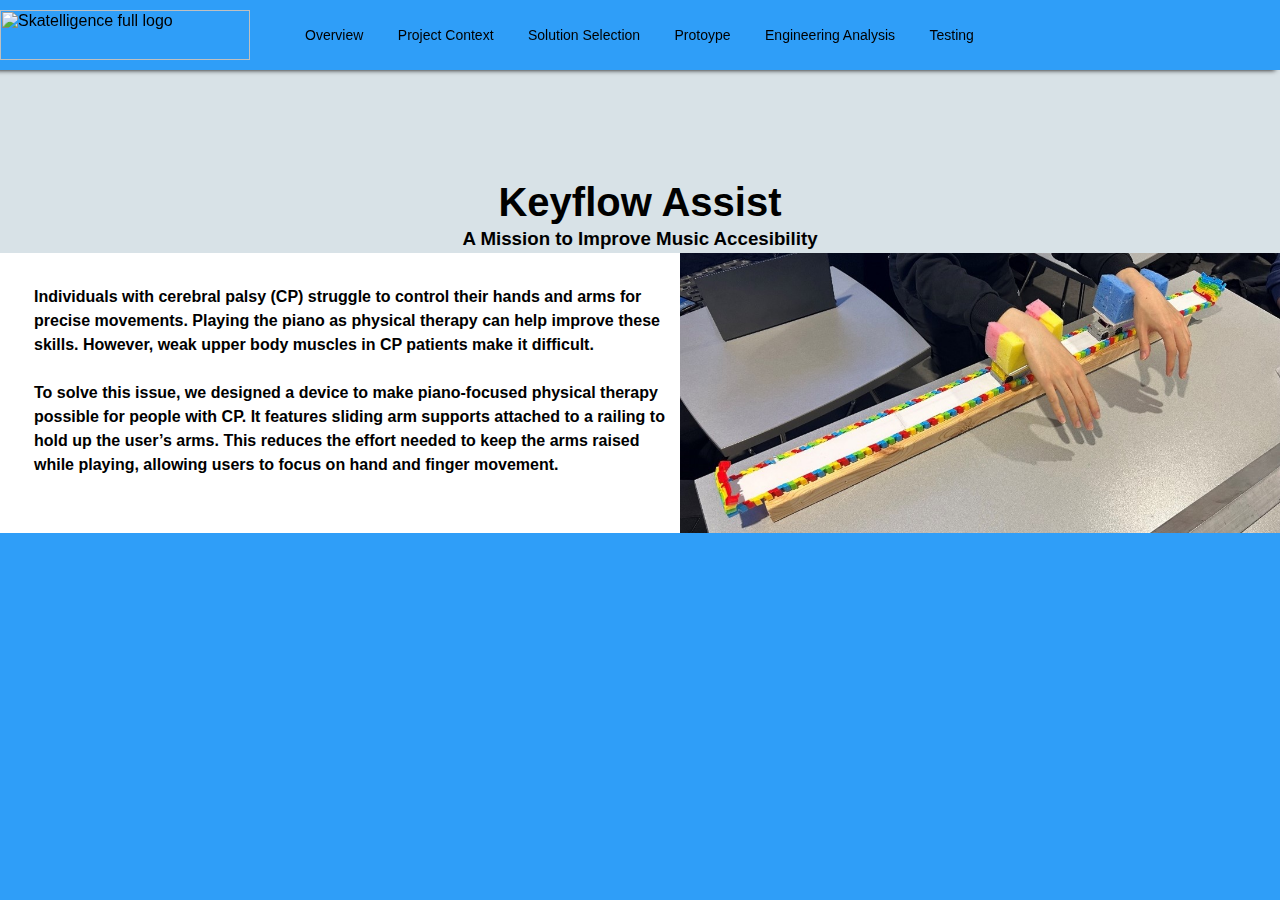
==== keyflow.html @ cc853ca8 "added keyflow things" ====
<html lang="en">
<head>
    <meta charset="utf-8">
    <meta name="viewport" content="width=device-width, initial-scale=1.0">
    <title>Angela Huang</title>
    <link rel="stylesheet" href="keyflowstyles.css" />
    <link rel="icon" href="/favicon.png" type="image/png">
</head>
<body>
    <div class="navigation" id="header">
        <div class ="sidebar">
            <ul class="nav" class = "headNav">
                <li onclick= hideSidebar()><a href="javascript:void(0);"><svg xmlns="http://www.w3.org/2000/svg" height="24px" viewBox="0 -960 960 960" width="24px" fill="#D9D9D9"><path d="m256-200-56-56 224-224-224-224 56-56 224 224 224-224 56 56-224 224 224 224-56 56-224-224-224 224Z"/></svg></a></li>
                <li><a href="#project-section">Overview</a></li>
                <li><a href="#experience-section">Project Context</a></li>
                <li><a href="#skills-section">Solution Selection</a></li>
                <li><a href="#about-section">Protoype</a></li>
                <li><a href="#contact-section">Engineering Analysis</a></li>
                <li><a href="#contact-section">Testing</a></li>
            </ul>
        </div>
            <a href="https://ayihuang.github.io/">
                <img id="skatelligenceLogoImg" src="Skatelligence logo black.png" alt="Skatelligence full logo" style="width: 250px; height: 50px" />
            </a>
            <ul class="nav">
                <div class="hideOnMobile">
                    <li><a href="#project-section">Overview</a></li>
                    <li><a href="#experience-section">Project Context</a></li>
                    <li><a href="#skills-section">Solution Selection</a></li>
                    <li><a href="#about-section">Protoype</a></li>
                    <li><a href="#contact-section">Engineering Analysis</a></li>
                    <li><a href="#contact-section">Testing</a></li>
                </div>
                <div class="menu-button">
                <li  onClick= showSidebar()><a href="javascript:void(0);"><svg xmlns="http://www.w3.org/2000/svg" height="24px" viewBox="0 -960 960 960" width="24px" fill="#00000"><path d="M120-240v-80h720v80H120Zm0-200v-80h720v80H120Zm0-200v-80h720v80H120Z"/></svg></a></li>
                </div>
            </ul>
        </div>
        <script>
            function showSidebar(){
                const sidebar = document.querySelector('.sidebar')
                sidebar.style.display = 'flex'
            }
            function hideSidebar(){
                 const sidebar = document.querySelector('.sidebar')
                sidebar.style.display = 'none'
            }
        </script>
        <!--<div class="title-image"></div>-->
        <div class="title">
            <h1>Keyflow Assist</h1>
            <h3>A Mission to Improve Music Accesibility</h3>
        </div>
        <div>
            <div class="summary">
                <div>
                <h4>Individuals with cerebral palsy (CP) struggle to control their hands and arms for precise movements. Playing the piano as physical therapy can help improve these skills. However, weak upper body muscles in CP patients make it difficult.
                    <br><br>
                    To solve this issue, we designed a device to make piano-focused physical therapy possible for people with CP. It features sliding arm supports attached to a railing to hold up the user’s arms. This reduces the effort needed to keep the arms raised while playing, allowing users to focus on hand and finger movement.  
                    <br><br>
                </h4>
            </div>
            <div>
                <img id="using-device" src="Device Picture.jpg" style="width:600px">
            </div>
        </div>
        </div>
</body>
---- keyflowstyles.css ----
.html{
    overflow-x: hidden;
    -webkit-overflow-scrolling: touch;
    box-sizing: border-box;
    scroll-behavior: smooth;
}

body {
    background: rgb(47, 158, 248);
    color: rgb(0, 0, 0);
    font-family: 'Courier New', monospace;
    letter-spacing: 0px;
    box-sizing: border-box;
    margin:0;
    padding:0;
    height: 100vh;
    overflow-x: hidden;
}
h1{
    font-size: 40px;
    margin: 0;
    text-align: center;
    font-family: Verdana, sans-serif;
    padding-top: 20vh;
}
h2{
    margin-top: 0;
    padding-top: 10px;
    font-size:35px;
    font-family: Verdana, sans-serif;
    text-align: center;
}
h3{
    text-align: center;
    font-family: Verdana, sans-serif;
    margin:0;
    z-index: 999;
    line-height: 1.5;
}
h4{
    font-family: Verdana, sans-serif;
    z-index: 9999;
    line-height: 1.5;
    margin: 0;
    padding-left: 5%;
}
a{
    text-decoration: none;
    color:black;
}
.nav li {
    display: inline-block;
    align-items: center;
    font-size: 14px;
    margin-left: 0px; /* Adjust spacing as needed */   
}
.sidebar li{
    margin-bottom: 60px;
}

.headNav a{
    color: white;
}
.headNav a:visited{
    color:rgb(0, 0, 0)
}
.nav a{
    padding: 24px 15px 24px 15px;
    height:100%;
}

.nav li :hover{
    background-color:rgb(40, 137, 216);
}

#header {
    width: 100%;
    margin: 0;
    padding: 10px 0; /* Optional padding for content inside header */
    box-sizing: border-box;
    background-color: rgb(47, 158, 248);
}
.navigation {
    display: flex;
    flex-wrap: wrap;
    align-items: center;
    padding: 0px;
    color: white;
    font-family: Verdana, sans-serif;
    justify-content: flex-start;
    box-shadow: -5px 0 5px rgba(0, 0, 0.1);
    position: fixed;
    z-index: 9999999;
}
.sidebar{
    position: fixed;
    top:0;
    right:0;
    height: 100vh;
    width: 250px;
    backdrop-filter: blur(10px);
    z-index: 11;
    background-color: rgb(47, 158, 248);
    box-shadow: -10px 0 10px rgb(35, 122, 194);
    display: none;
    flex-direction: column;
    align-items: flex-start;
    justify-content: flex-start;
}

.sidebar li{
    width:100%;
}

.sidebar a{
    width:100%;
}
.title-image{
    background-image: url('using\ device.jpg');
    display: flex;
    background-size: cover;
    background-position: center;
    background-attachment: fixed; /* Keeps the background image fixed */
    position: relative;
    height: 40vh;
;
}
.intro-text{
    display:block;
    text-align: center;
    background-color: #ffffff;
    margin-top: 0;
}
.title{
    background-color: #d8e2e7;
}
.summary{
    background-color: #ffffff;
    display: flex;
    justify-content: center;
    align-items: center;
}

@media (max-width: 1060px){
    .hideOnMobile{
        display: none;
    }
    .menu-button{
        display: block;
    }
    #using-device{
        max-width: 400px;
    }
}
@media(max-width: 800px)
{
    .summary{
        display: block;
        justify-content: center;
        align-items: center;
    }
    #using-device{
        max-width: 320px;
        display:block;
        margin: auto;
    }
}
@media (max-width: 400px){
    .sidebar{
        width: 100%;
    }
}

@media (min-width: 1061px){
    .menu-button{
        display: none;
    }
}

.menu-button{
    height: 100%;
    transform: translateY(-4px);
}
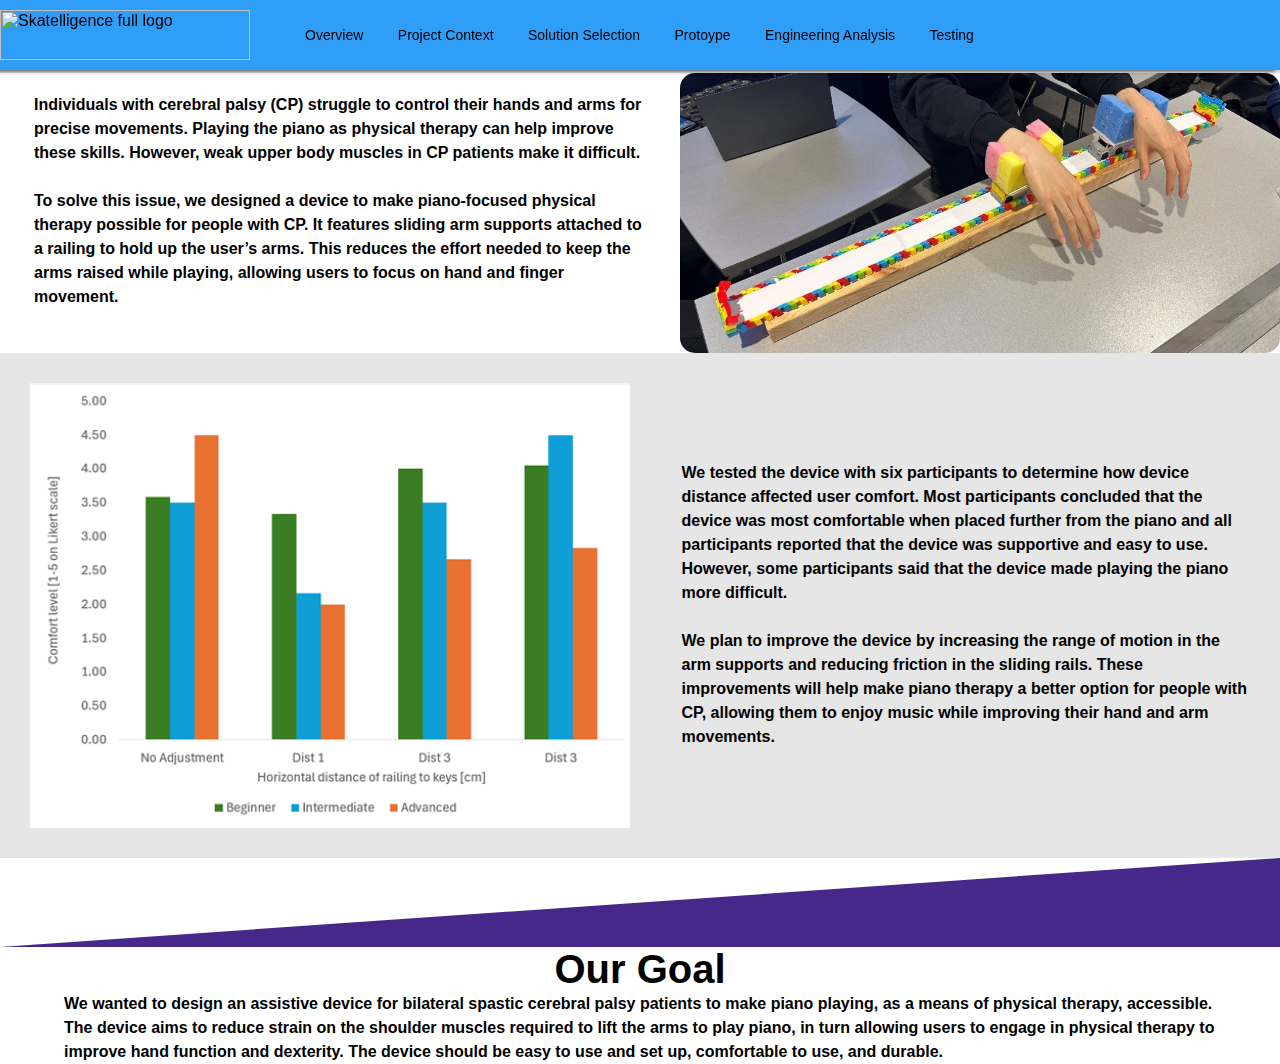
==== commit 70643ed4: "added more content to keyflow page" ====
--- a/keyflow.html
+++ b/keyflow.html
@@ -51,7 +51,7 @@
             <h1>Keyflow Assist</h1>
             <h3>A Mission to Improve Music Accesibility</h3>
         </div>
-        <div>
+        <div class="main-body">
             <div class="summary">
                 <div>
                 <h4>Individuals with cerebral palsy (CP) struggle to control their hands and arms for precise movements. Playing the piano as physical therapy can help improve these skills. However, weak upper body muscles in CP patients make it difficult.
@@ -64,5 +64,25 @@
                 <img id="using-device" src="Device Picture.jpg" style="width:600px">
             </div>
         </div>
+        <div class="summary2">         
+            <div>
+                <h4>We tested the device with six participants to determine how device distance affected user comfort. Most participants concluded that the device was most comfortable when placed further from the piano and all participants reported that the device was supportive and easy to use. However, some participants said that the device made playing the piano more difficult.
+                    <br><br>We plan to improve the device by increasing the range of motion in the arm supports and reducing friction in the sliding rails. These improvements will help make piano therapy a better option for people with CP, allowing them to enjoy music while improving their hand and arm movements.
+                </h4>
+            </div>
+            <div>
+                <img id = "testing-picture" src="testing results.png" style="width: 600px">
+            </div>
         </div>
+        <div class="top-triangle"></div>
+        <div class="goal">
+            <h1>Our Goal</h1>
+            <h4>
+                We wanted to design an assistive device for bilateral spastic cerebral palsy patients to make piano playing, as a means of physical
+therapy, accessible. The device aims to reduce strain on the shoulder muscles required to lift the arms to play piano, in
+turn allowing users to engage in physical therapy to improve hand function and dexterity. The device should be easy to
+use and set up, comfortable to use, and durable.
+            </h4>
+        </div>
+    </div>
 </body>--- a/keyflowstyles.css
+++ b/keyflowstyles.css
@@ -21,7 +21,6 @@
     margin: 0;
     text-align: center;
     font-family: Verdana, sans-serif;
-    padding-top: 20vh;
 }
 h2{
     margin-top: 0;
@@ -43,6 +42,7 @@
     line-height: 1.5;
     margin: 0;
     padding-left: 5%;
+    padding-right: 5%;
 }
 a{
     text-decoration: none;
@@ -115,6 +115,9 @@
 .sidebar a{
     width:100%;
 }
+.main-body{
+    background-color: white;
+}
 .title-image{
     background-image: url('using\ device.jpg');
     display: flex;
@@ -128,19 +131,53 @@
 .intro-text{
     display:block;
     text-align: center;
-    background-color: #ffffff;
     margin-top: 0;
 }
 .title{
     background-color: #d8e2e7;
 }
 .summary{
-    background-color: #ffffff;
     display: flex;
     justify-content: center;
     align-items: center;
 }
-
+#using-device{
+    border-radius: 15px;;
+}
+.summary2{
+    display: flex;
+    flex-direction: row-reverse;
+    justify-content: center;
+    align-items: center;
+    background-color: #e6e6e6;
+    padding-top: 30px;
+    padding-bottom: 30px;
+    gap: 50px;
+}
+#testing-picture{
+    padding-left: 5%;
+}
+.future{
+    border: 2px solid #ccc;
+    border-radius: 20px;
+    margin-left:5%;
+    margin-right: 5%;
+    padding-top: 20px;
+    padding-bottom: 20px;
+    text-align: center;
+}
+.top-triangle{
+    width:0;
+    height: 0;
+    border-left: 100vw solid transparent;
+    border-bottom: 7vw solid #45288a;
+}
+.bottom-triangle{
+    width:0;
+    height: 0;
+    border-right: 100vw solid transparent;
+    border-top: 7vw solid #45288a;
+}
 @media (max-width: 1060px){
     .hideOnMobile{
         display: none;
@@ -149,6 +186,9 @@
         display: block;
     }
     #using-device{
+        max-width: 400px;
+    }
+    #testing-picture{
         max-width: 400px;
     }
 }
@@ -159,11 +199,21 @@
         justify-content: center;
         align-items: center;
     }
+    .summary2{
+        display: block;
+        justify-content: center;
+        align-items: center;
+    }
     #using-device{
         max-width: 320px;
         display:block;
         margin: auto;
     }
+    #testing-picture{
+        max-width: 320px;
+        display:block;
+        margin: auto;
+    }
 }
 @media (max-width: 400px){
     .sidebar{
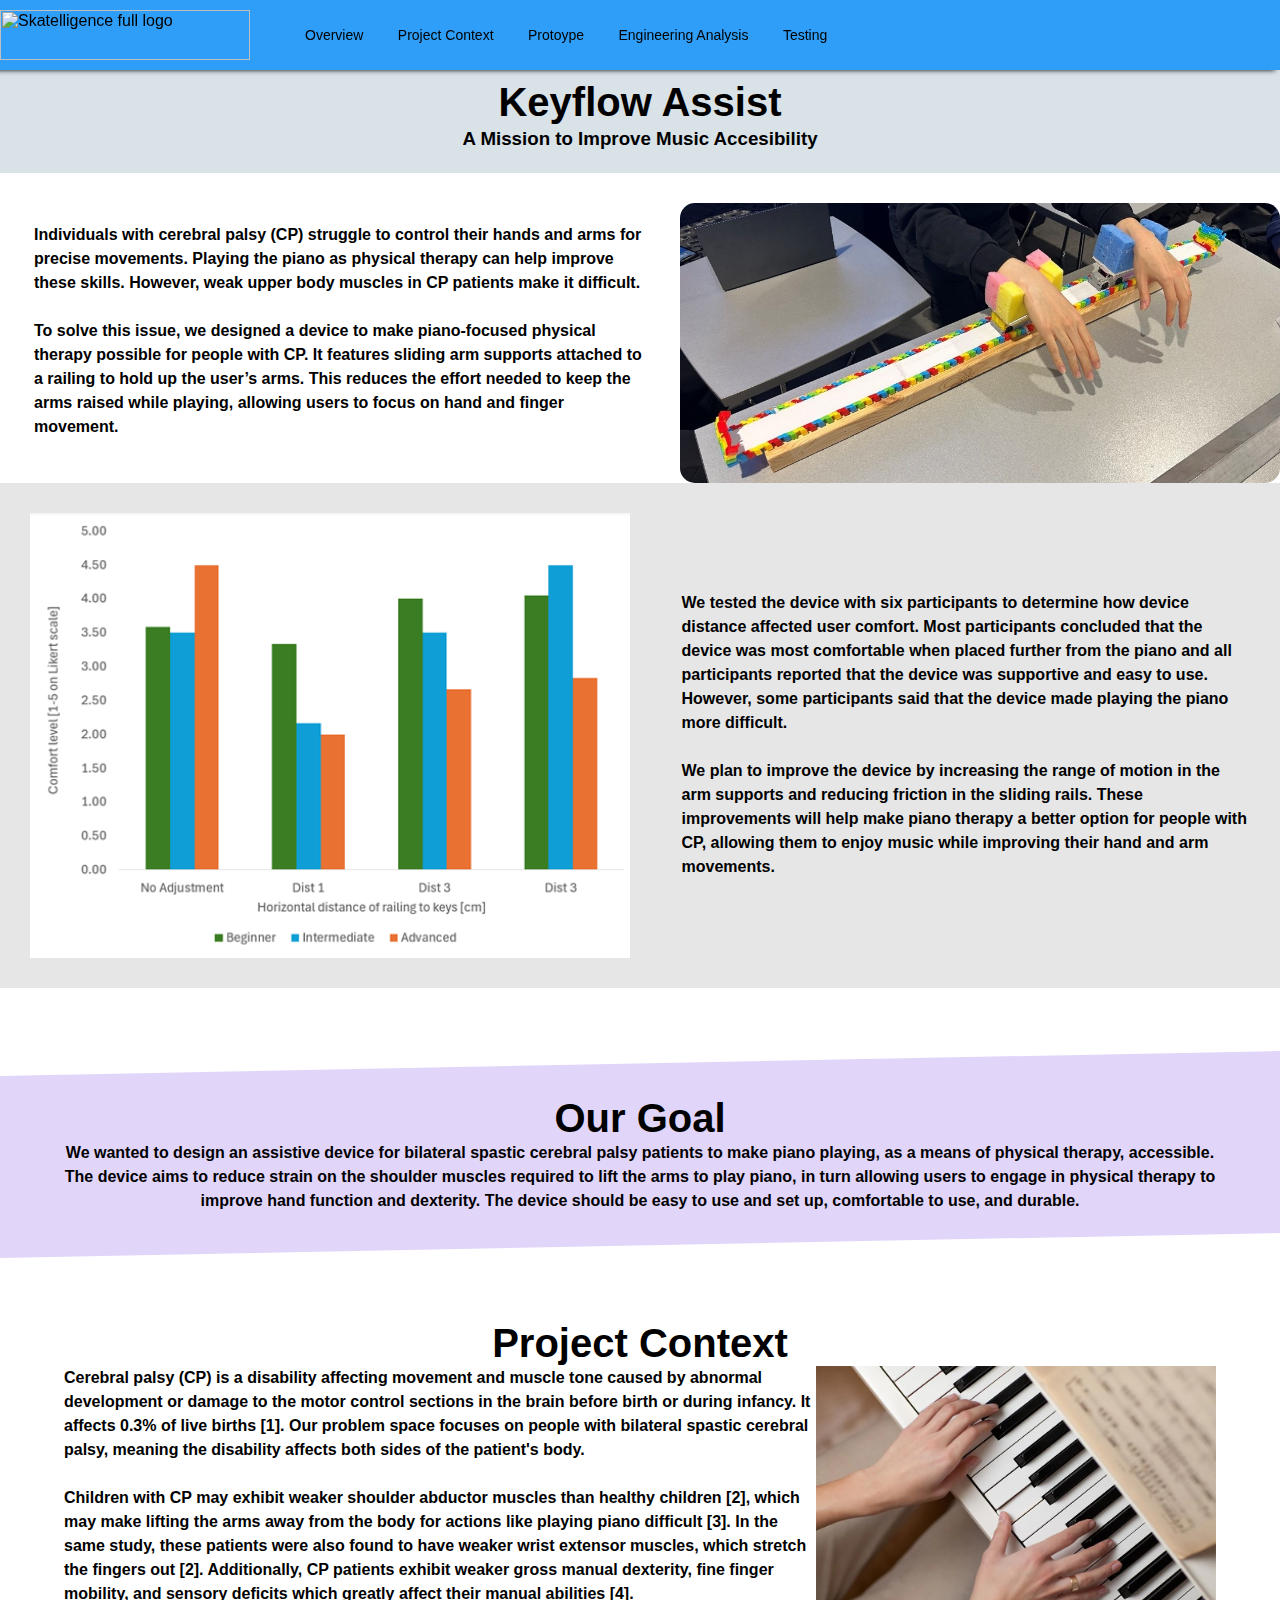
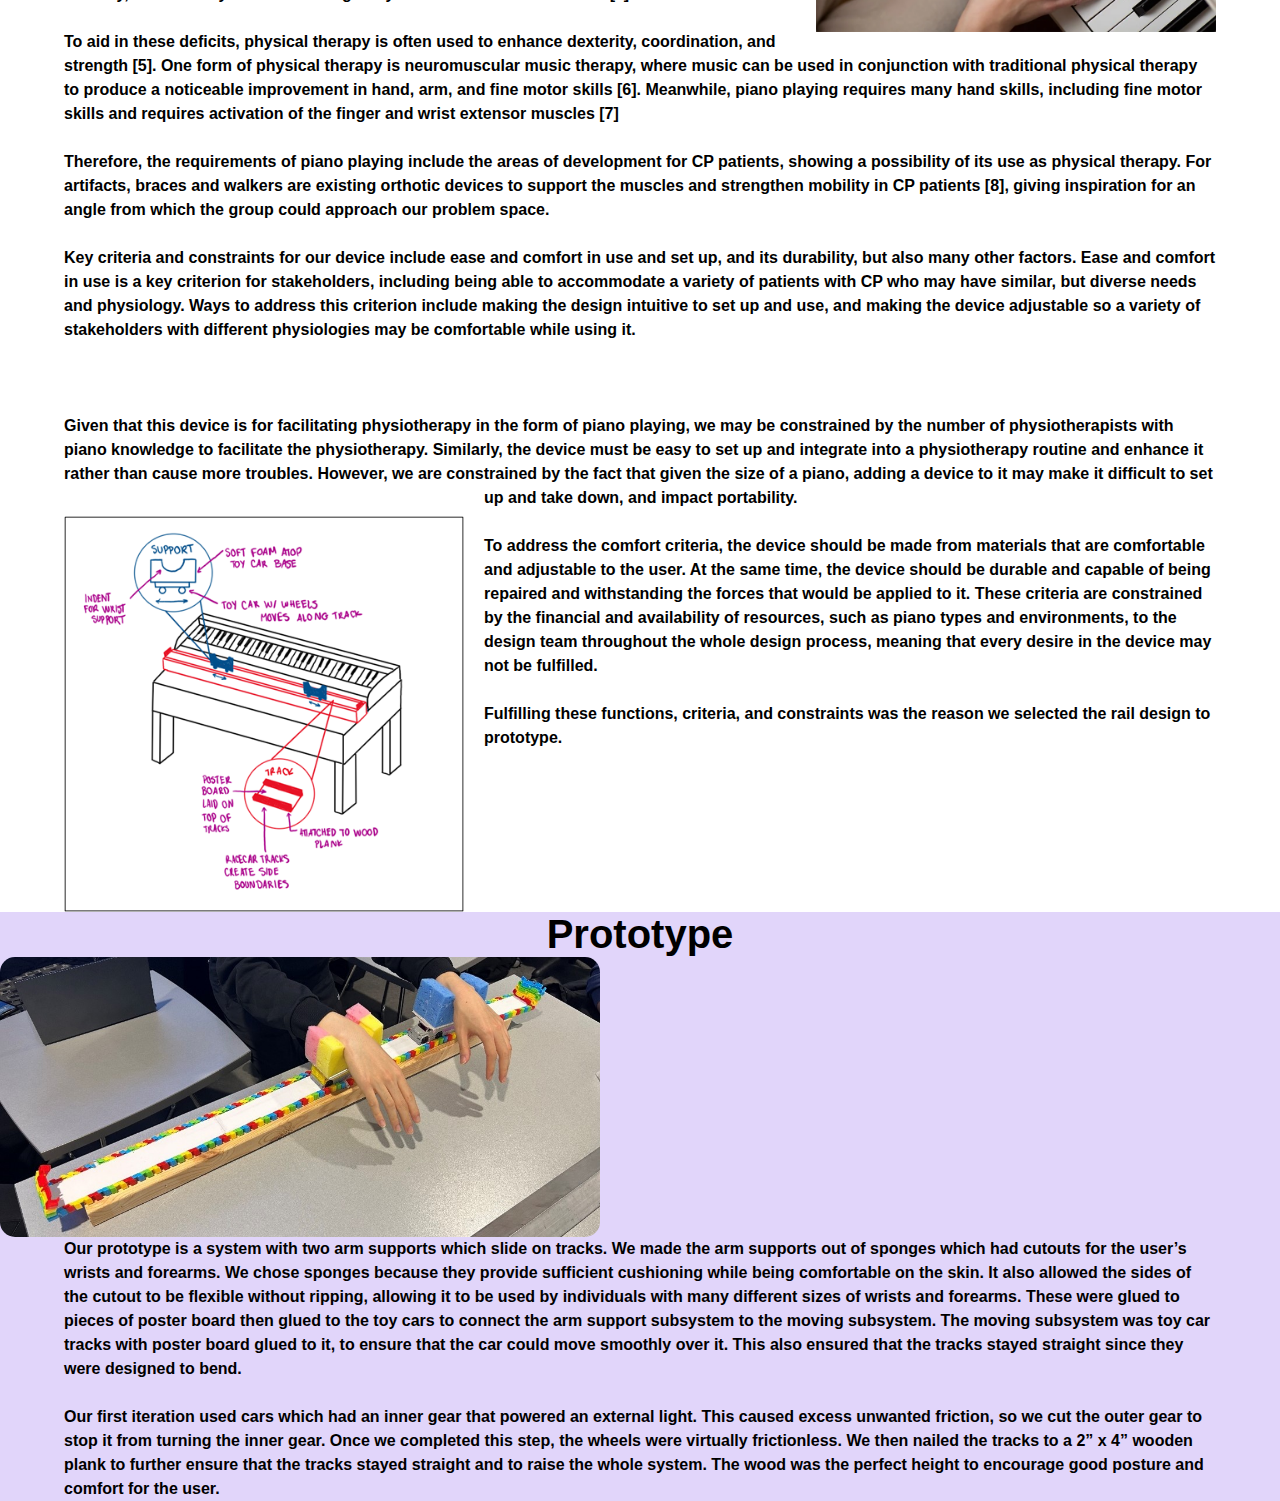
==== commit b93614dd: "added prototype section" ====
--- a/keyflow.html
+++ b/keyflow.html
@@ -13,7 +13,6 @@
                 <li onclick= hideSidebar()><a href="javascript:void(0);"><svg xmlns="http://www.w3.org/2000/svg" height="24px" viewBox="0 -960 960 960" width="24px" fill="#D9D9D9"><path d="m256-200-56-56 224-224-224-224 56-56 224 224 224-224 56 56-224 224 224 224-56 56-224-224-224 224Z"/></svg></a></li>
                 <li><a href="#project-section">Overview</a></li>
                 <li><a href="#experience-section">Project Context</a></li>
-                <li><a href="#skills-section">Solution Selection</a></li>
                 <li><a href="#about-section">Protoype</a></li>
                 <li><a href="#contact-section">Engineering Analysis</a></li>
                 <li><a href="#contact-section">Testing</a></li>
@@ -26,7 +25,6 @@
                 <div class="hideOnMobile">
                     <li><a href="#project-section">Overview</a></li>
                     <li><a href="#experience-section">Project Context</a></li>
-                    <li><a href="#skills-section">Solution Selection</a></li>
                     <li><a href="#about-section">Protoype</a></li>
                     <li><a href="#contact-section">Engineering Analysis</a></li>
                     <li><a href="#contact-section">Testing</a></li>
@@ -74,6 +72,7 @@
                 <img id = "testing-picture" src="testing results.png" style="width: 600px">
             </div>
         </div>
+        <div class="padder"></div>
         <div class="top-triangle"></div>
         <div class="goal">
             <h1>Our Goal</h1>
@@ -84,5 +83,34 @@
 use and set up, comfortable to use, and durable.
             </h4>
         </div>
+        <div class="bottom-triangle"></div>
+        <div class="padder"></div>
+        <h1>Project Context</h1>
+        <div class="project-context">
+         <div>  
+            <h4><img id="piano-picture" src="piano image.webp" style="width: 400px;"/>Cerebral palsy (CP) is a disability affecting movement and muscle tone caused by abnormal development or damage to the motor control sections in the brain before birth or during infancy. It affects 0.3% of live births [1]. Our problem space focuses on people with bilateral spastic cerebral palsy, meaning the disability affects both sides of the patient's body. 
+                <br><br>Children with CP may exhibit weaker shoulder abductor muscles than healthy children [2], which may make lifting the arms away from the body for actions like playing piano difficult [3]. In the same study, these patients were also found to have weaker wrist extensor muscles, which stretch the fingers out [2]. Additionally, CP patients exhibit weaker gross manual dexterity, fine finger mobility, and sensory deficits which greatly affect their manual abilities [4]. 
+                <br><br>To aid in these deficits, physical therapy is often used to enhance dexterity, coordination, and strength [5]. One form of physical therapy is neuromuscular music therapy, where music can be used in conjunction with traditional physical therapy to produce a noticeable improvement in hand, arm, and fine motor skills [6]. Meanwhile, piano playing requires many hand skills, including fine motor skills and requires activation of the finger and wrist extensor muscles [7] 
+                <br><br>Therefore, the requirements of piano playing include the areas of development for CP patients, showing a possibility of its use as physical therapy. For artifacts, braces and walkers are existing orthotic devices to support the muscles and strengthen mobility in CP patients [8], giving inspiration for an angle from which the group could approach our problem space.
+                <br><br>Key criteria and constraints for our device include ease and comfort in use and set up, and its durability, but also many other factors. Ease and comfort in use is a key criterion for stakeholders, including being able to accommodate a variety of patients with CP who may have similar, but diverse needs and physiology. Ways to address this criterion include making the design intuitive to set up and use, and making the device adjustable so a variety of stakeholders with different physiologies may be comfortable while using it. 
+                <br><br>
+                <br><br>Given that this device is for facilitating physiotherapy in the form of piano playing, we may be constrained by the number of physiotherapists with piano knowledge to facilitate the physiotherapy. Similarly, the device must be easy to set up and integrate into a physiotherapy routine and enhance it rather than cause more troubles. However, we are constrained by the fact that given the size of a piano, adding a device to it may make it difficult to set up and take down, and impact portability. 
+                <img id ="concept-sketch" src="concept sketch.png" style="width: 400px"/>
+                <br><br>To address the comfort criteria, the device should be made from materials that are comfortable and adjustable to the user. At the same time, the device should be durable and capable of being repaired and withstanding the forces that would be applied to it. These criteria are constrained by the financial and availability of resources, such as piano types and environments, to the design team throughout the whole design process, meaning that every desire in the device may not be fulfilled.
+                <br><br>Fulfilling these functions, criteria, and constraints was the reason we selected the rail design to prototype. 
+               
+            </h4>
+        </div> 
+        </div>
+        <div class="prototype-section">
+        <h1>
+            Prototype
+        </h1>
+        <img id="using-device" src="Device Picture.jpg" style="width:600px">
+        <h4>
+            Our prototype is a system with two arm supports which slide on tracks. We made the arm supports out of sponges which had cutouts for the user’s wrists and forearms. We chose sponges because they provide sufficient cushioning while being comfortable on the skin. It also allowed the sides of the cutout to be flexible without ripping, allowing it to be used by individuals with many different sizes of wrists and forearms. These were glued to pieces of poster board then glued to the toy cars to connect the arm support subsystem to the moving subsystem. The moving subsystem was toy car tracks with poster board glued to it, to ensure that the car could move smoothly over it. This also ensured that the tracks stayed straight since they were designed to bend. 
+            <br><br>Our first iteration used cars which had an inner gear that powered an external light. This caused excess unwanted friction, so we cut the outer gear to stop it from turning the inner gear. Once we completed this step, the wheels were virtually frictionless. We then nailed the tracks to a 2” x 4” wooden plank to further ensure that the tracks stayed straight and to raise the whole system. The wood was the perfect height to encourage good posture and comfort for the user. 
+        </h4>
     </div>
+</div>
 </body>--- a/keyflowstyles.css
+++ b/keyflowstyles.css
@@ -135,8 +135,11 @@
 }
 .title{
     background-color: #d8e2e7;
+    padding-top: 80px;
+    padding-bottom: 20px;
 }
 .summary{
+    padding-top: 30px;
     display: flex;
     justify-content: center;
     align-items: center;
@@ -157,26 +160,40 @@
 #testing-picture{
     padding-left: 5%;
 }
-.future{
-    border: 2px solid #ccc;
-    border-radius: 20px;
-    margin-left:5%;
-    margin-right: 5%;
-    padding-top: 20px;
-    padding-bottom: 20px;
-    text-align: center;
+.padder{
+    height: 7%;
 }
 .top-triangle{
     width:0;
     height: 0;
     border-left: 100vw solid transparent;
-    border-bottom: 7vw solid #45288a;
+    border-bottom: 2vw solid #e1d5fa;
 }
 .bottom-triangle{
     width:0;
     height: 0;
     border-right: 100vw solid transparent;
-    border-top: 7vw solid #45288a;
+    border-top: 2vw solid #e1d5fa;
+}
+.goal{
+    background-color: #e1d5fa;
+    text-align: center;
+    padding-top: 20px;
+    padding-bottom: 20px;
+}
+.project-context{
+    display: flex;   
+}
+#piano-picture{
+    float: right;
+}
+#concept-sketch{
+    float:left;
+    padding-top: 30px;
+    padding-right: 20px;
+}
+.prototype-section{
+    background-color: #e1d5fa;
 }
 @media (max-width: 1060px){
     .hideOnMobile{
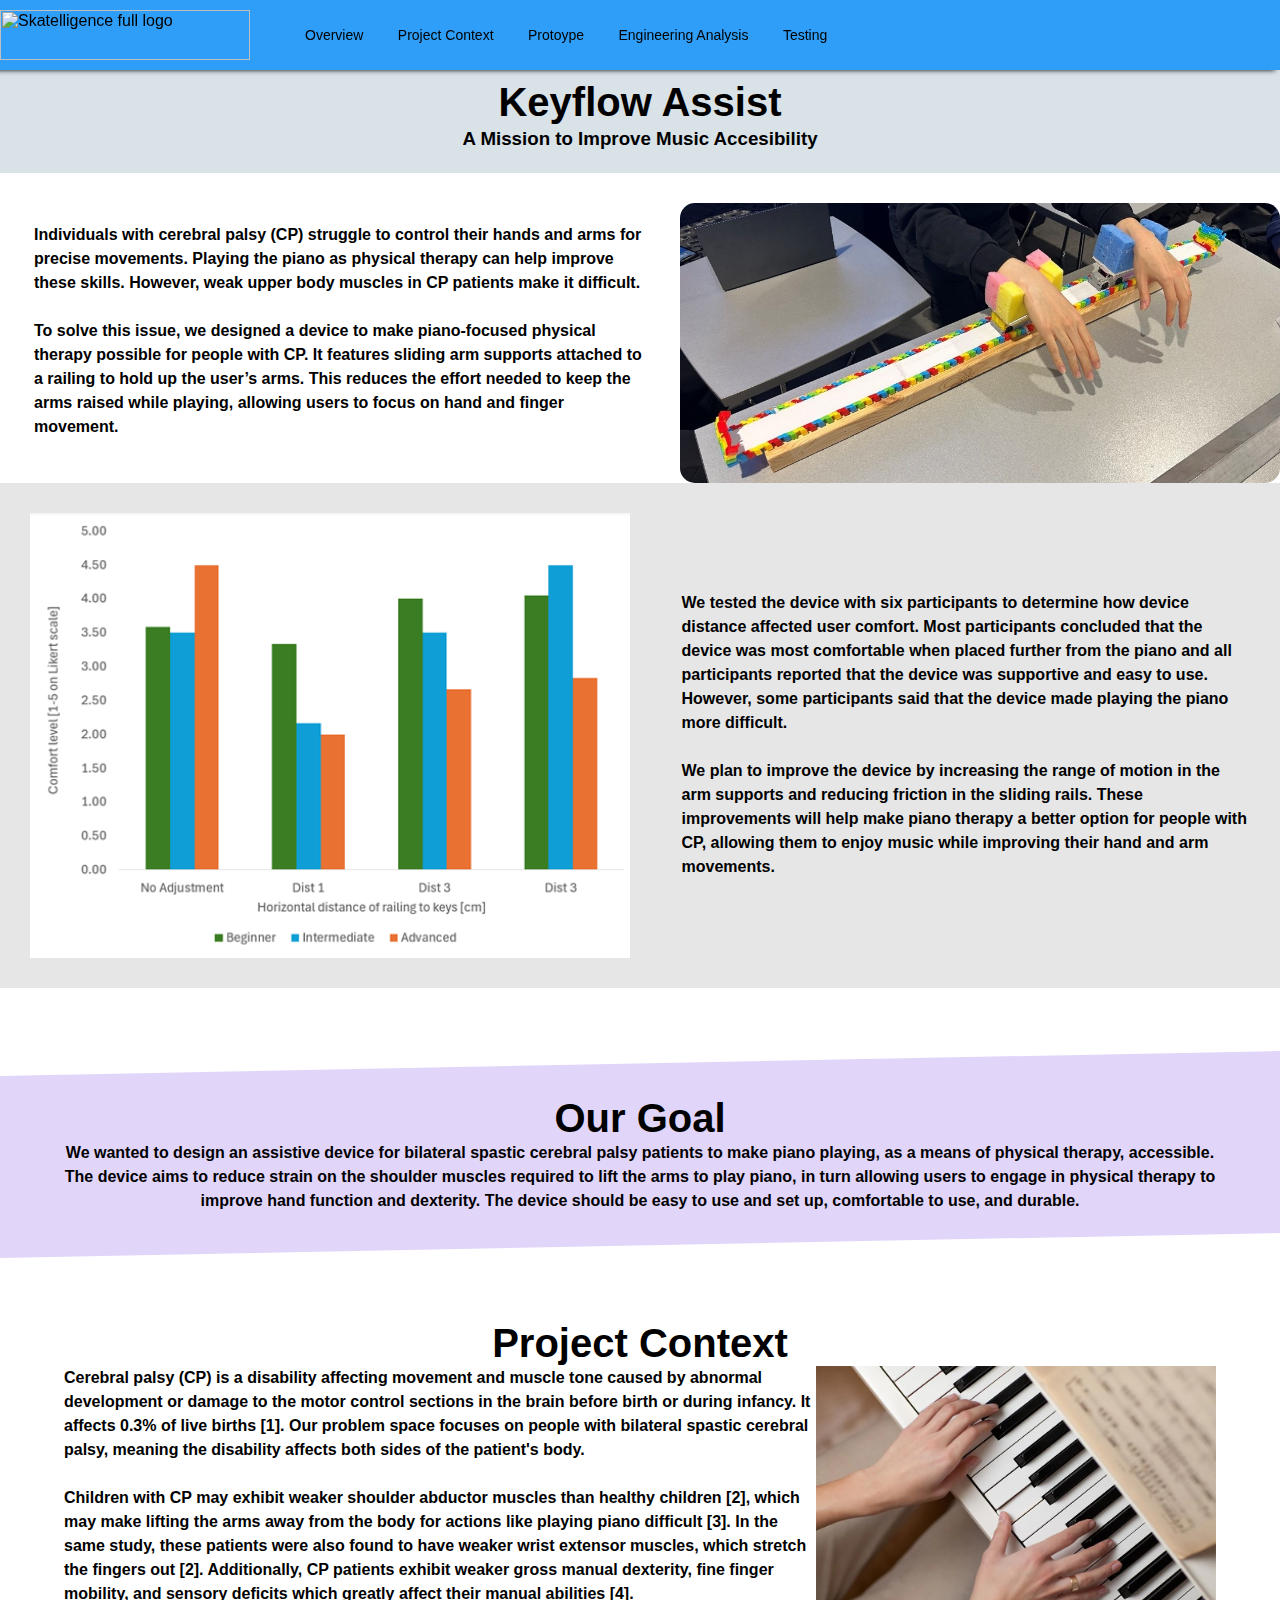
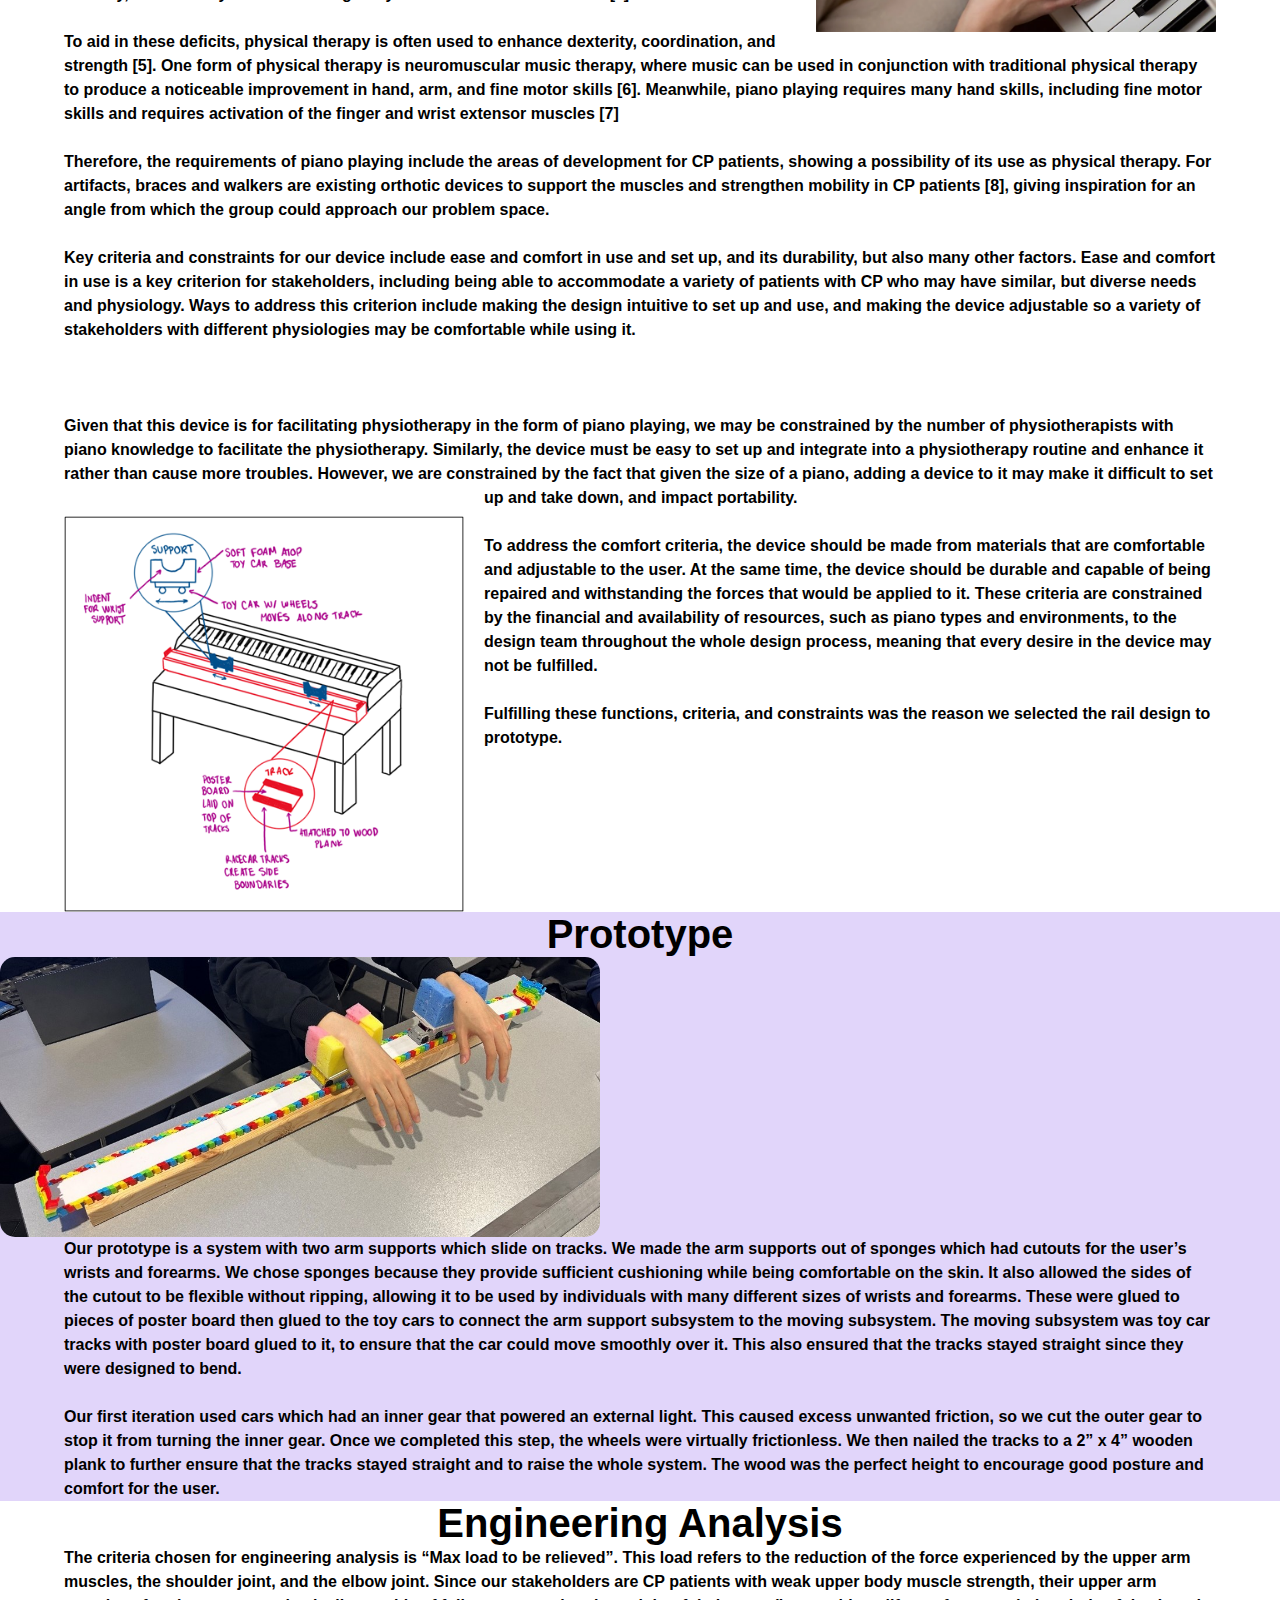
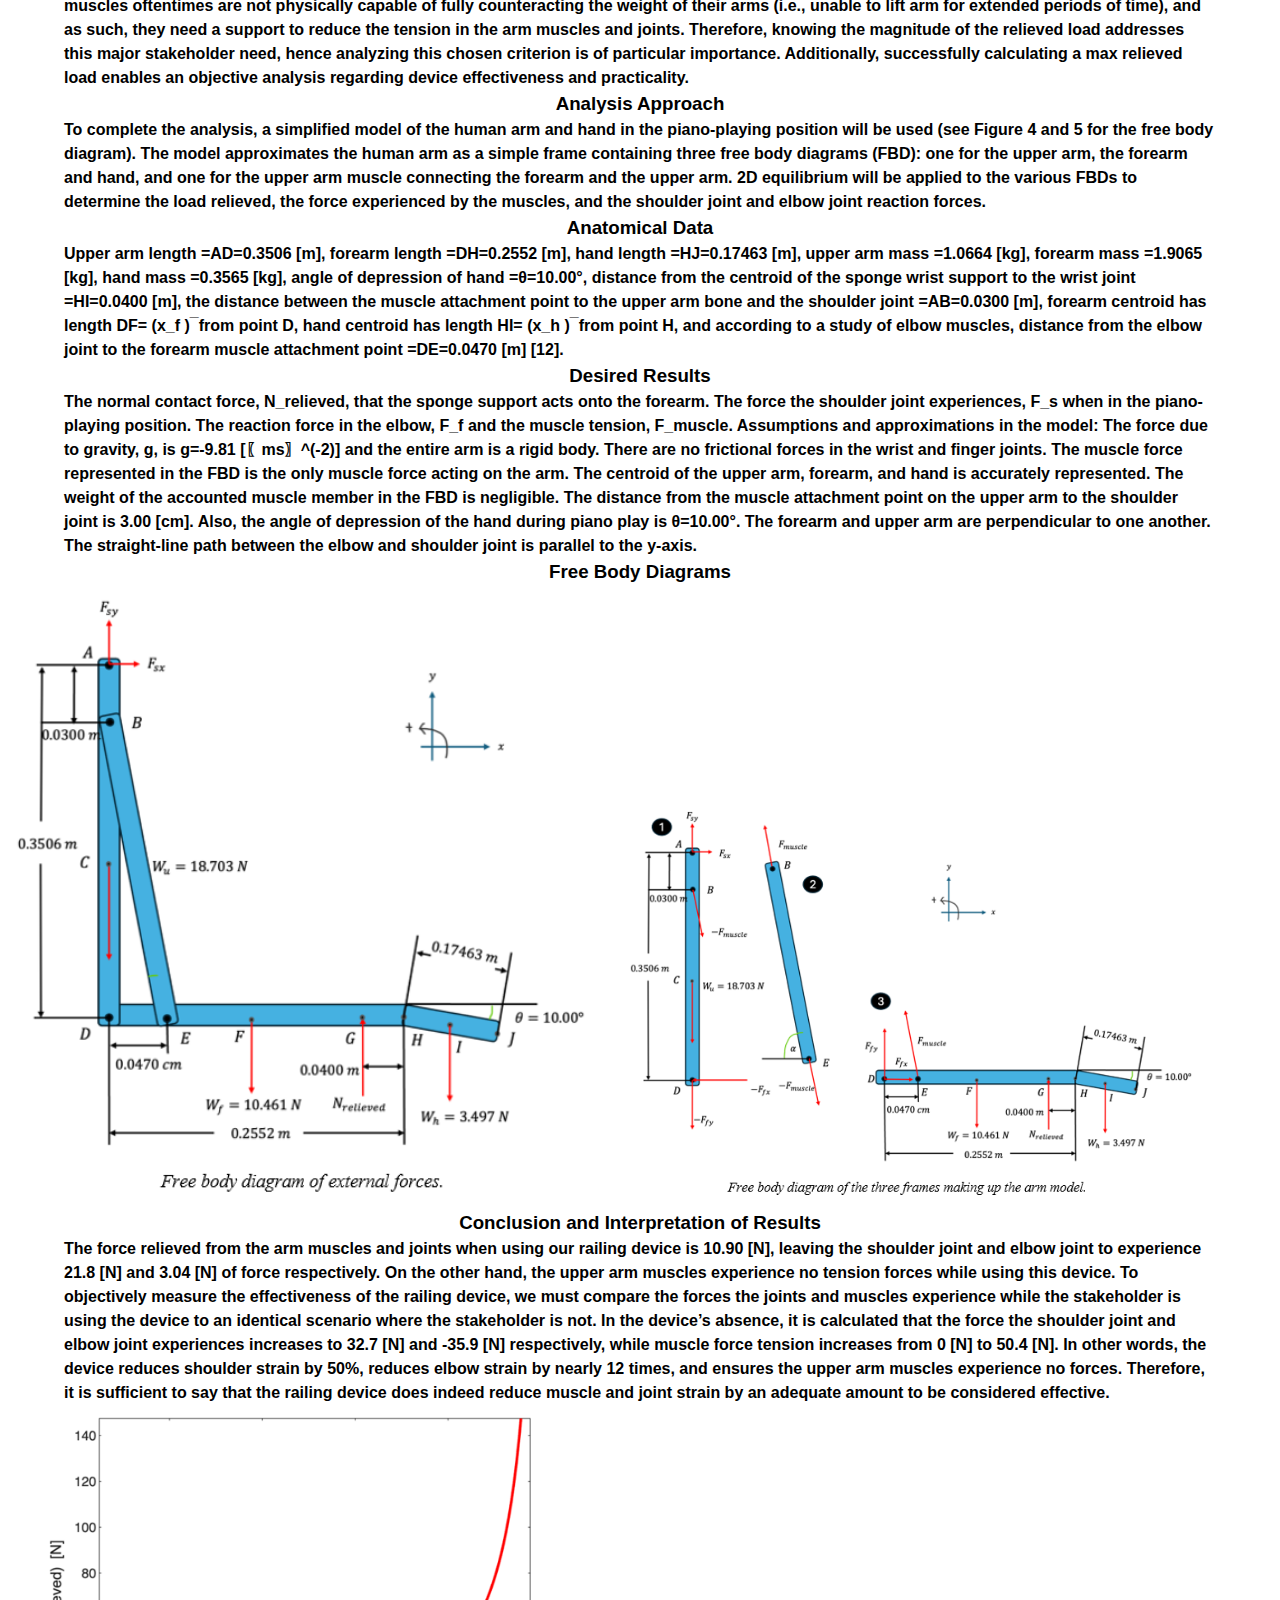
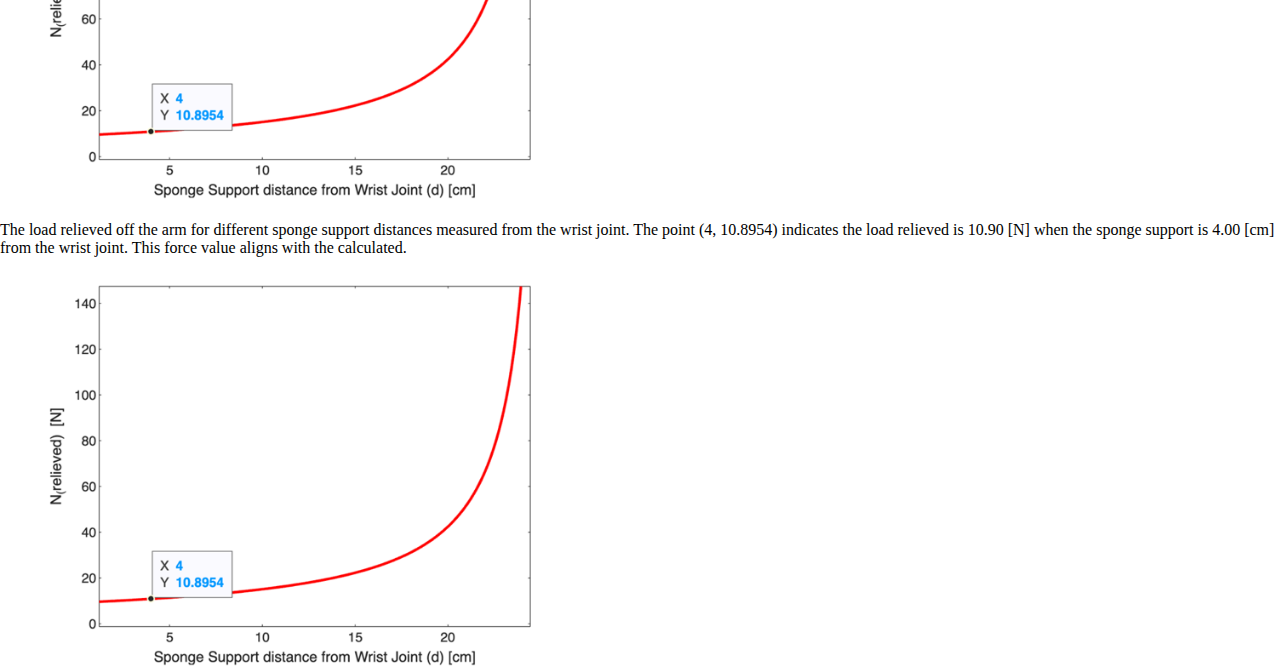
==== commit 0a31ff74: "added graphs of engineering analysis" ====
--- a/keyflow.html
+++ b/keyflow.html
@@ -112,5 +112,50 @@
             <br><br>Our first iteration used cars which had an inner gear that powered an external light. This caused excess unwanted friction, so we cut the outer gear to stop it from turning the inner gear. Once we completed this step, the wheels were virtually frictionless. We then nailed the tracks to a 2” x 4” wooden plank to further ensure that the tracks stayed straight and to raise the whole system. The wood was the perfect height to encourage good posture and comfort for the user. 
         </h4>
     </div>
+    <h1>Engineering Analysis</h1>
+    <h4>
+        The criteria chosen for engineering analysis is “Max load to be relieved”. This load refers to the reduction of the force experienced by the upper arm muscles, the shoulder joint, and the elbow joint. Since our stakeholders are CP patients with weak upper body muscle strength, their upper arm muscles oftentimes are not physically capable of fully counteracting the weight of their arms (i.e., unable to lift arm for extended periods of time), and as such, they need a support to reduce the tension in the arm muscles and joints. Therefore, knowing the magnitude of the relieved load addresses this major stakeholder need, hence analyzing this chosen criterion is of particular importance. Additionally, successfully calculating a max relieved load enables an objective analysis regarding device effectiveness and practicality.
+    </h4>
+    <h3>
+        Analysis Approach
+    </h3>
+    <h4>
+        To complete the analysis, a simplified model of the human arm and hand in the piano-playing position will be used (see Figure 4 and 5 for the free body diagram). The model approximates the human arm as a simple frame containing three free body diagrams (FBD): one for the upper arm, the forearm and hand, and one for the upper arm muscle connecting the forearm and the upper arm. 2D equilibrium will be applied to the various FBDs to determine the load relieved, the force experienced by the muscles, and the shoulder joint and elbow joint reaction forces. 
+    </h4>
+    <h3>
+        Anatomical Data
+    </h3>
+    <h4>
+        Upper arm length =AD=0.3506 [m], forearm length  =DH=0.2552 [m], hand length =HJ=0.17463 [m], upper arm mass =1.0664 [kg], forearm mass =1.9065 [kg], hand mass =0.3565 [kg], angle of depression of hand =θ=10.00°, distance from the centroid of the sponge wrist support to the wrist joint =HI=0.0400 [m], the distance between the muscle attachment point to the upper arm bone and the shoulder joint =AB=0.0300 [m], forearm centroid has length DF= (x_f ) ̅ from point D, hand centroid has length HI= (x_h ) ̅ from point H, and according to a study of elbow muscles, distance from the elbow joint to the forearm muscle attachment point =DE=0.0470 [m] [12]. 
+    </h4>
+    <h3>
+        Desired Results
+    </h3>
+    <h4>
+        The normal contact force, N_relieved, that the sponge support acts onto the forearm. 
+        The force the shoulder joint experiences, F_s when in the piano-playing position.
+        The reaction force in the elbow, F_f and the muscle tension, F_muscle.
+    Assumptions and approximations in the model: 
+        The force due to gravity, g, is g=-9.81 [〖ms〗^(-2)] and the entire arm is a rigid body.
+        There are no frictional forces in the wrist and finger joints.
+        The muscle force represented in the FBD is the only muscle force acting on the arm. 
+        The centroid of the upper arm, forearm, and hand is accurately represented.
+        The weight of the accounted muscle member in the FBD is negligible.
+        The distance from the muscle attachment point on the upper arm to the shoulder joint is 3.00 [cm]. Also, the angle of depression of the hand during piano play is θ=10.00°. 
+        The forearm and upper arm are perpendicular to one another.
+        The straight-line path between the elbow and shoulder joint is parallel to the y-axis.    
+    </h4>
+    <h3>Free Body Diagrams</h3>
+    <img id="fbd-external" src="fbd-external.png" style="width: 600px"/>
+    <img id="fbd-arm" src="fbd-arm.png" style="width: 600px"/>
+    <h3>
+        Conclusion and Interpretation of Results
+    </h3>
+    <h4>
+        The force relieved from the arm muscles and joints when using our railing device is 10.90 [N], leaving the shoulder joint and elbow joint to experience 21.8 [N] and 3.04 [N] of force respectively. On the other hand, the upper arm muscles experience no tension forces while using this device.  To objectively measure the effectiveness of the railing device, we must compare the forces the joints and muscles experience while the stakeholder is using the device to an identical scenario where the stakeholder is not. In the device’s absence, it is calculated that the force the shoulder joint and elbow joint experiences increases to 32.7 [N] and -35.9 [N] respectively, while muscle force tension increases from 0 [N] to 50.4 [N]. In other words, the device reduces shoulder strain by 50%, reduces elbow strain by nearly 12 times, and ensures the upper arm muscles experience no forces. Therefore, it is sufficient to say that the railing device does indeed reduce muscle and joint strain by an adequate amount to be considered effective. 
+    </h4>
+    <img class="matlab-graphs" src="load-relieved.png" style="width: 600px"/>
+    <p>The load relieved off the arm for different sponge support distances measured from the wrist joint. The point (4, 10.8954) indicates the load relieved is 10.90 [N] when the sponge support is 4.00 [cm] from the wrist joint. This force value aligns with the calculated.</p>
+    <img class="matlab-graphs" src="load-relieved.png" style="width: 600px"/>
 </div>
 </body>--- a/keyflowstyles.css
+++ b/keyflowstyles.css
@@ -15,6 +15,9 @@
     padding:0;
     height: 100vh;
     overflow-x: hidden;
+}
+p{
+    font-family: 'Times New Roman', Times, serif;
 }
 h1{
     font-size: 40px;
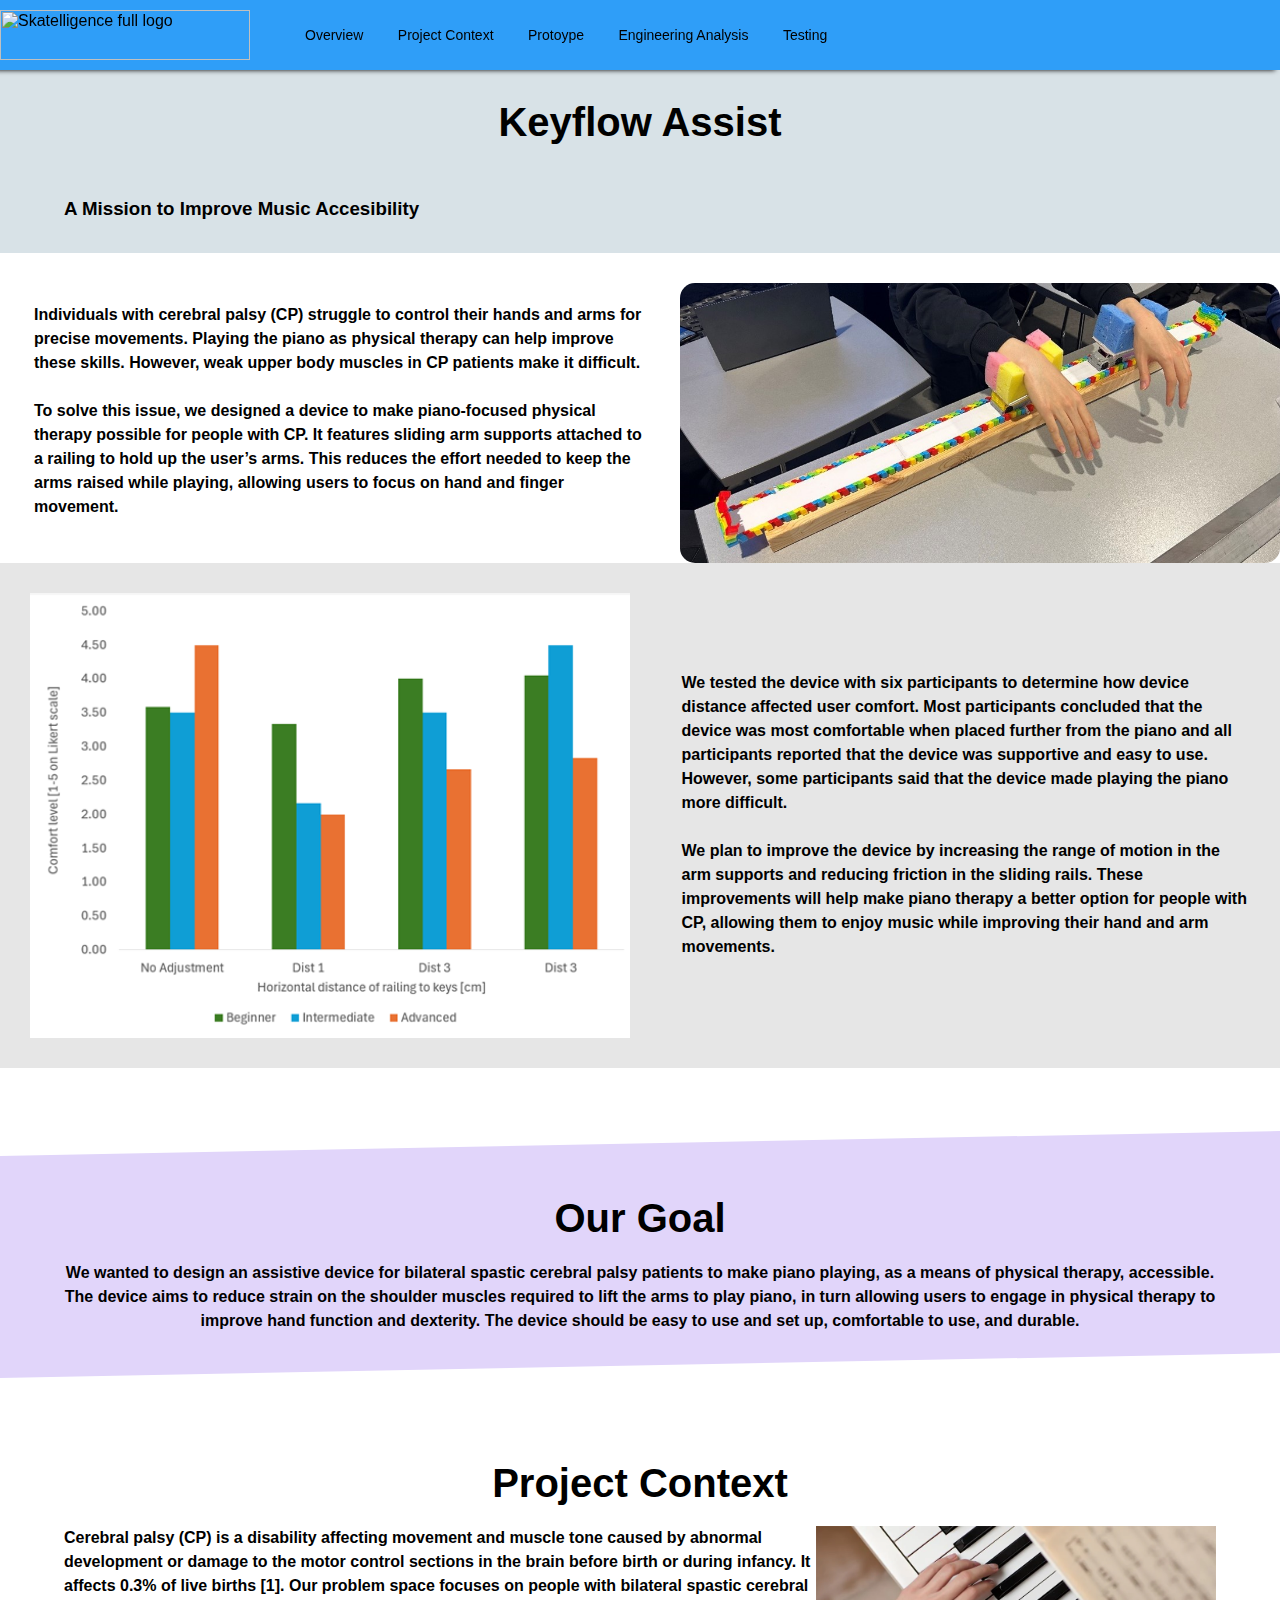
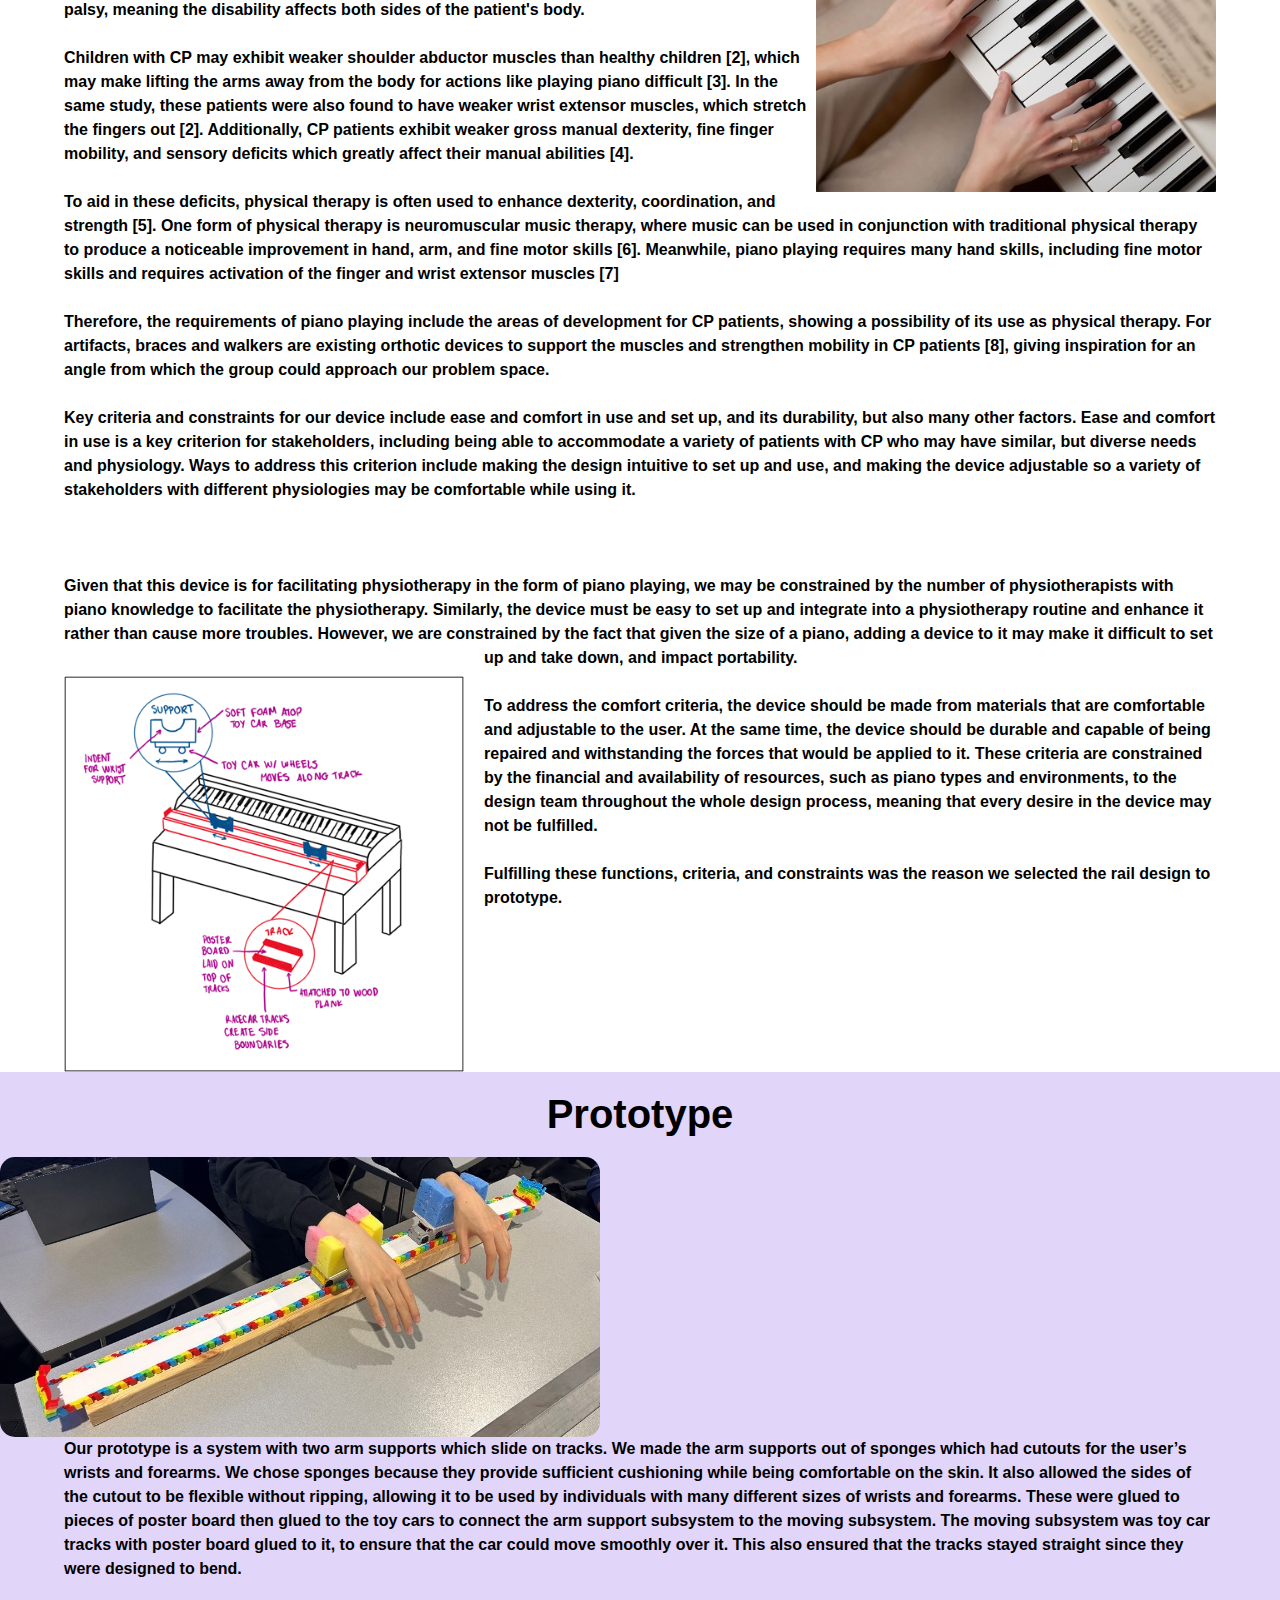
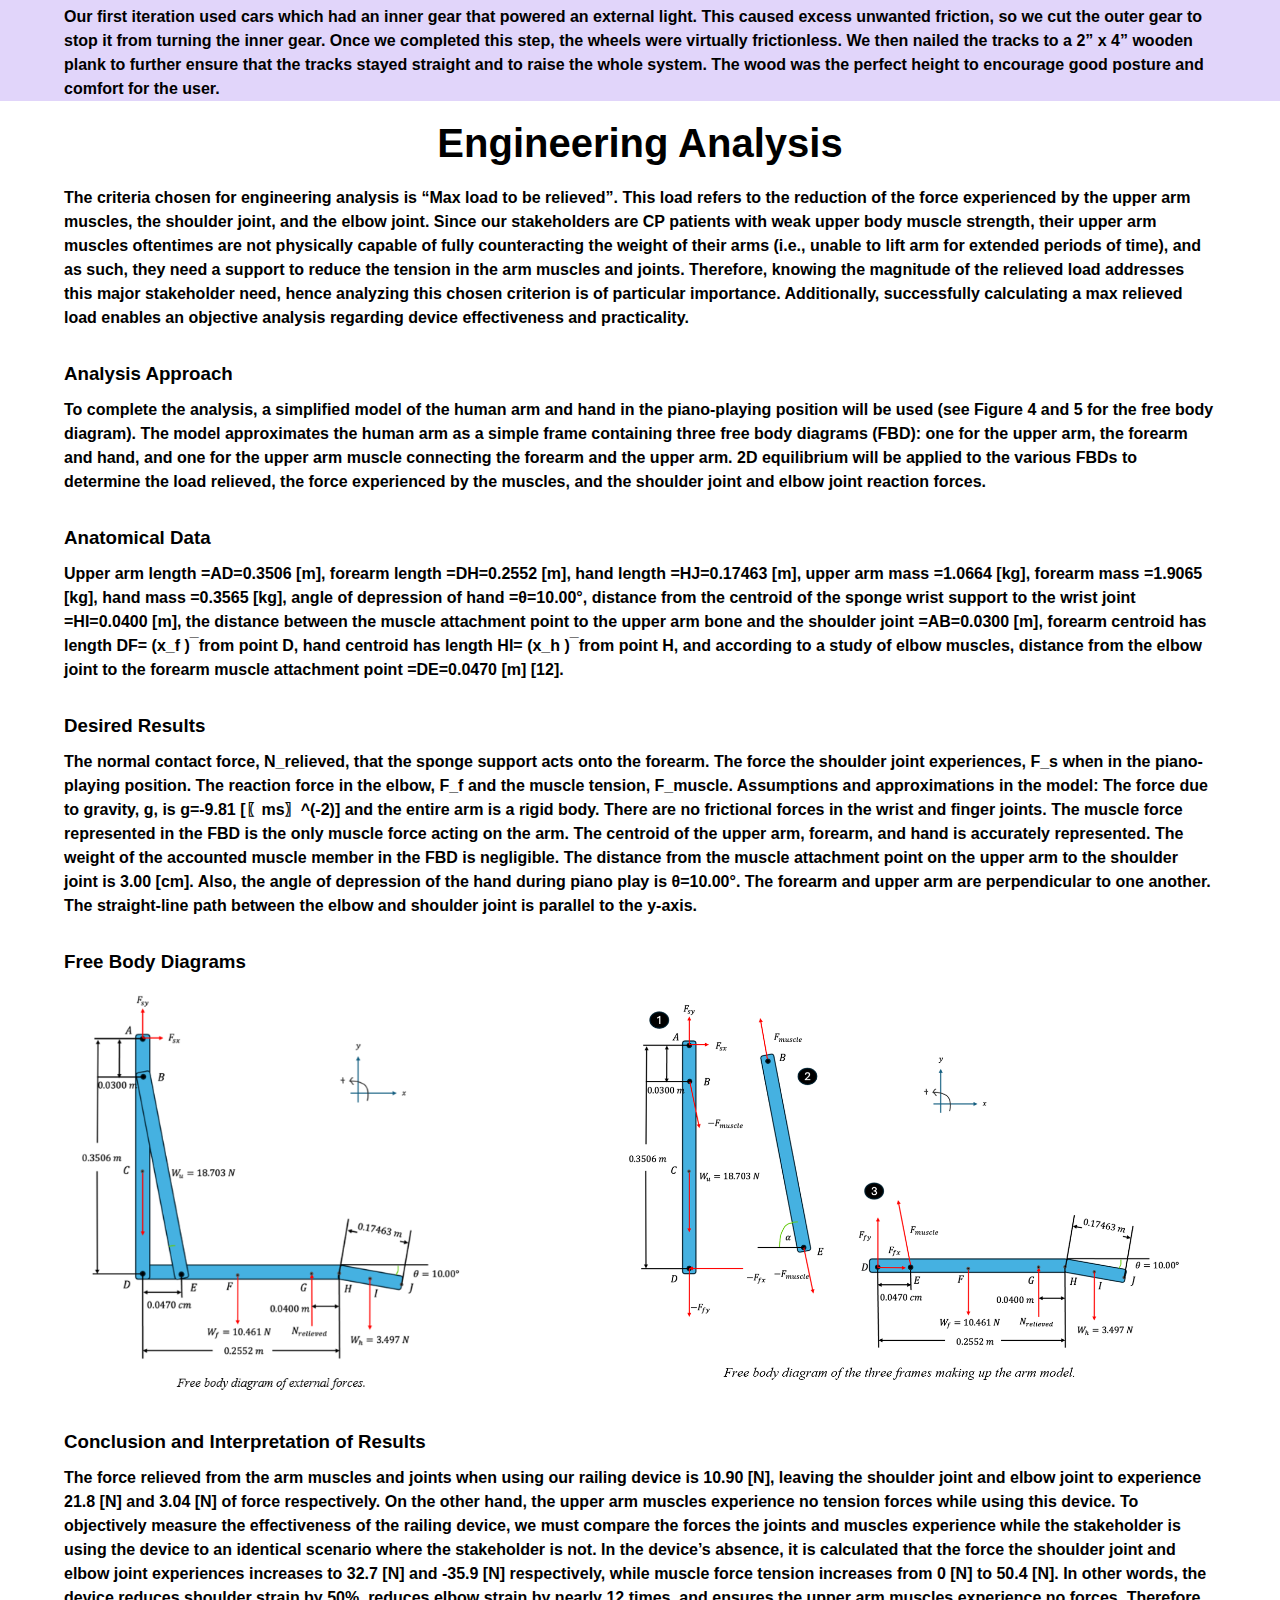
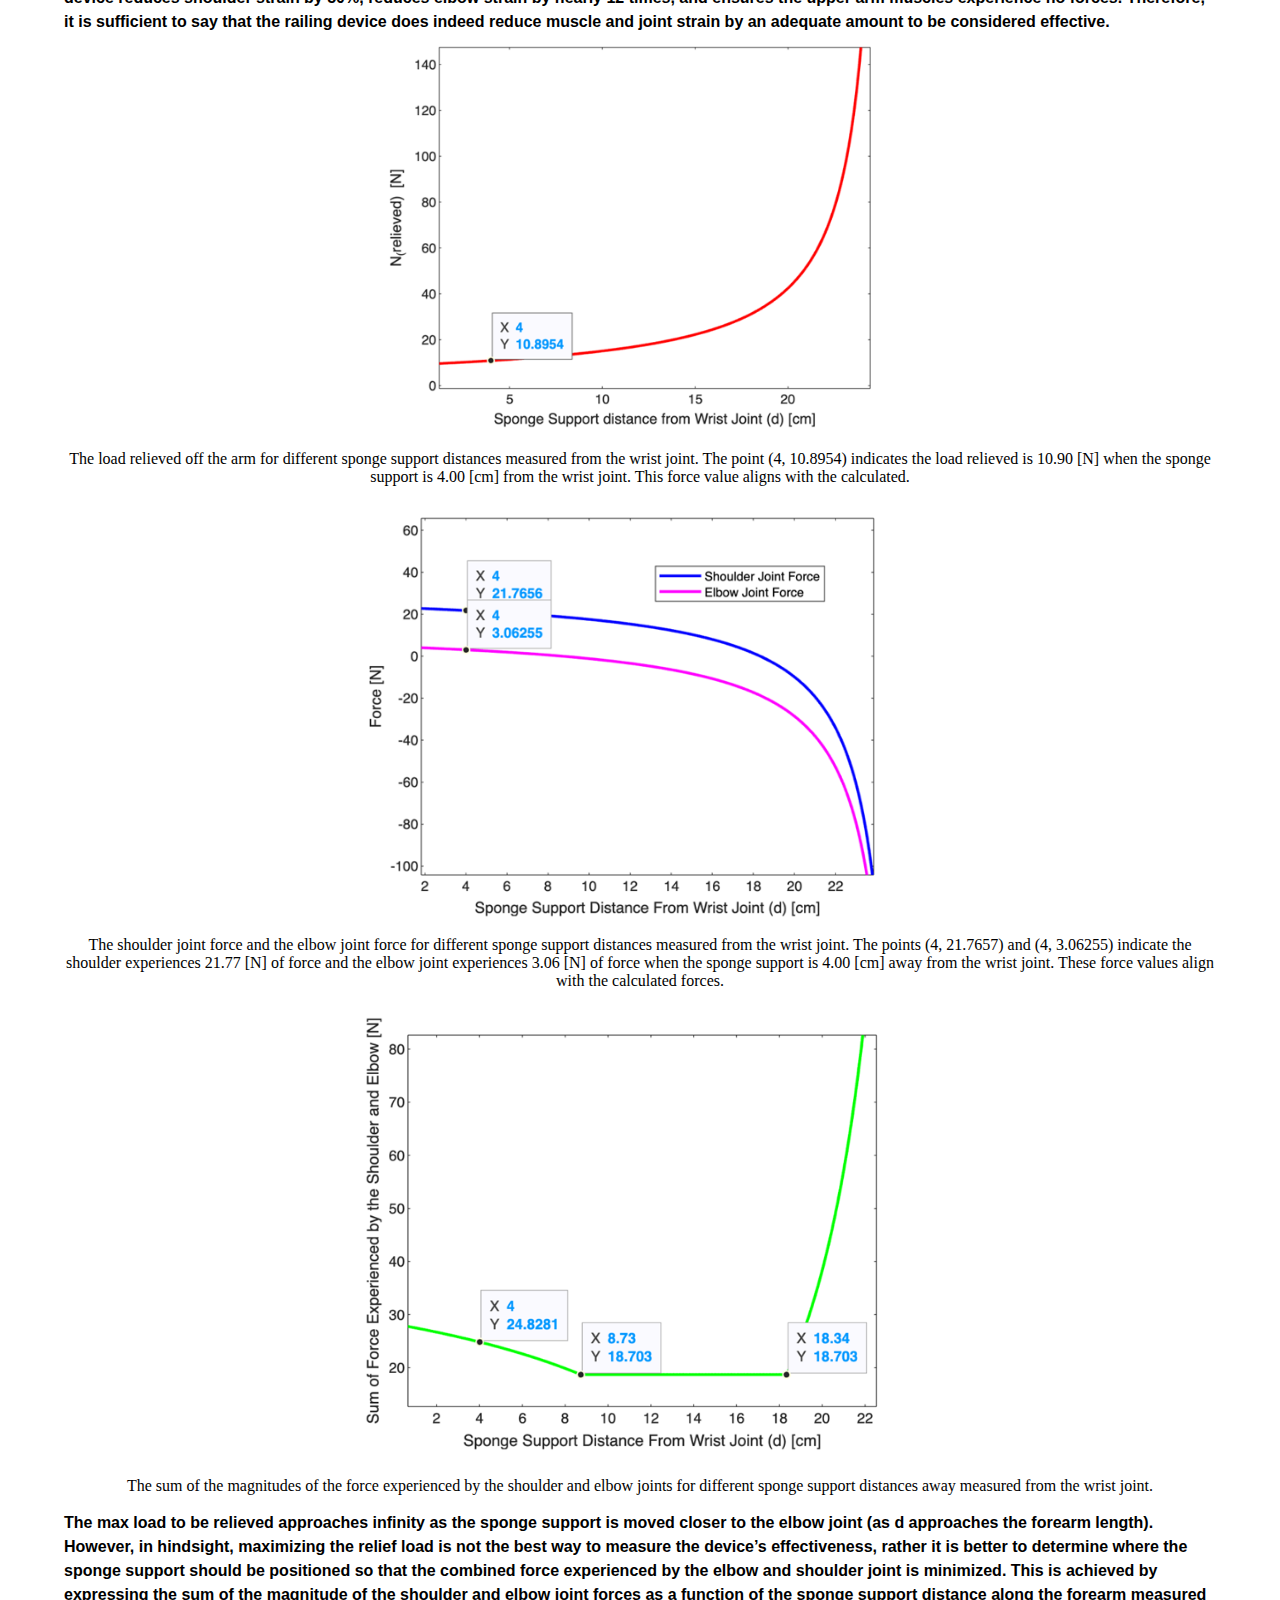
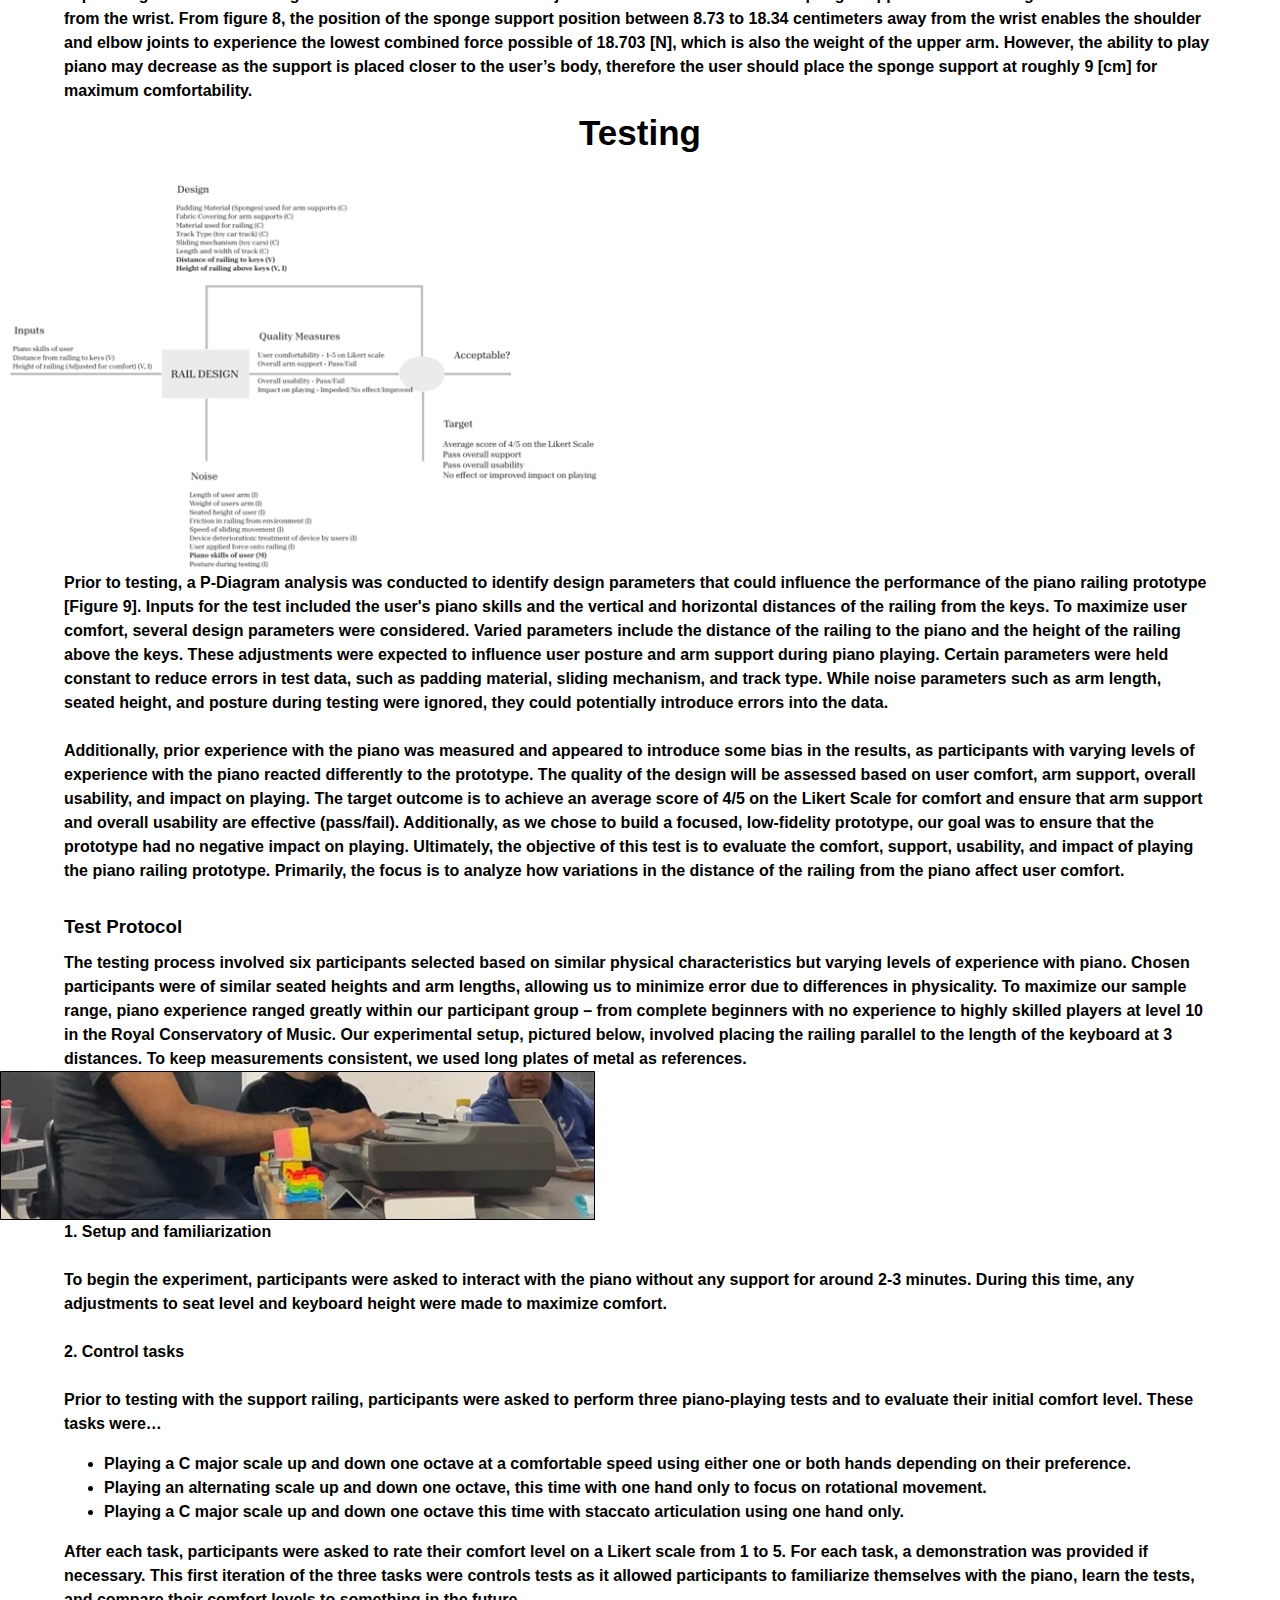
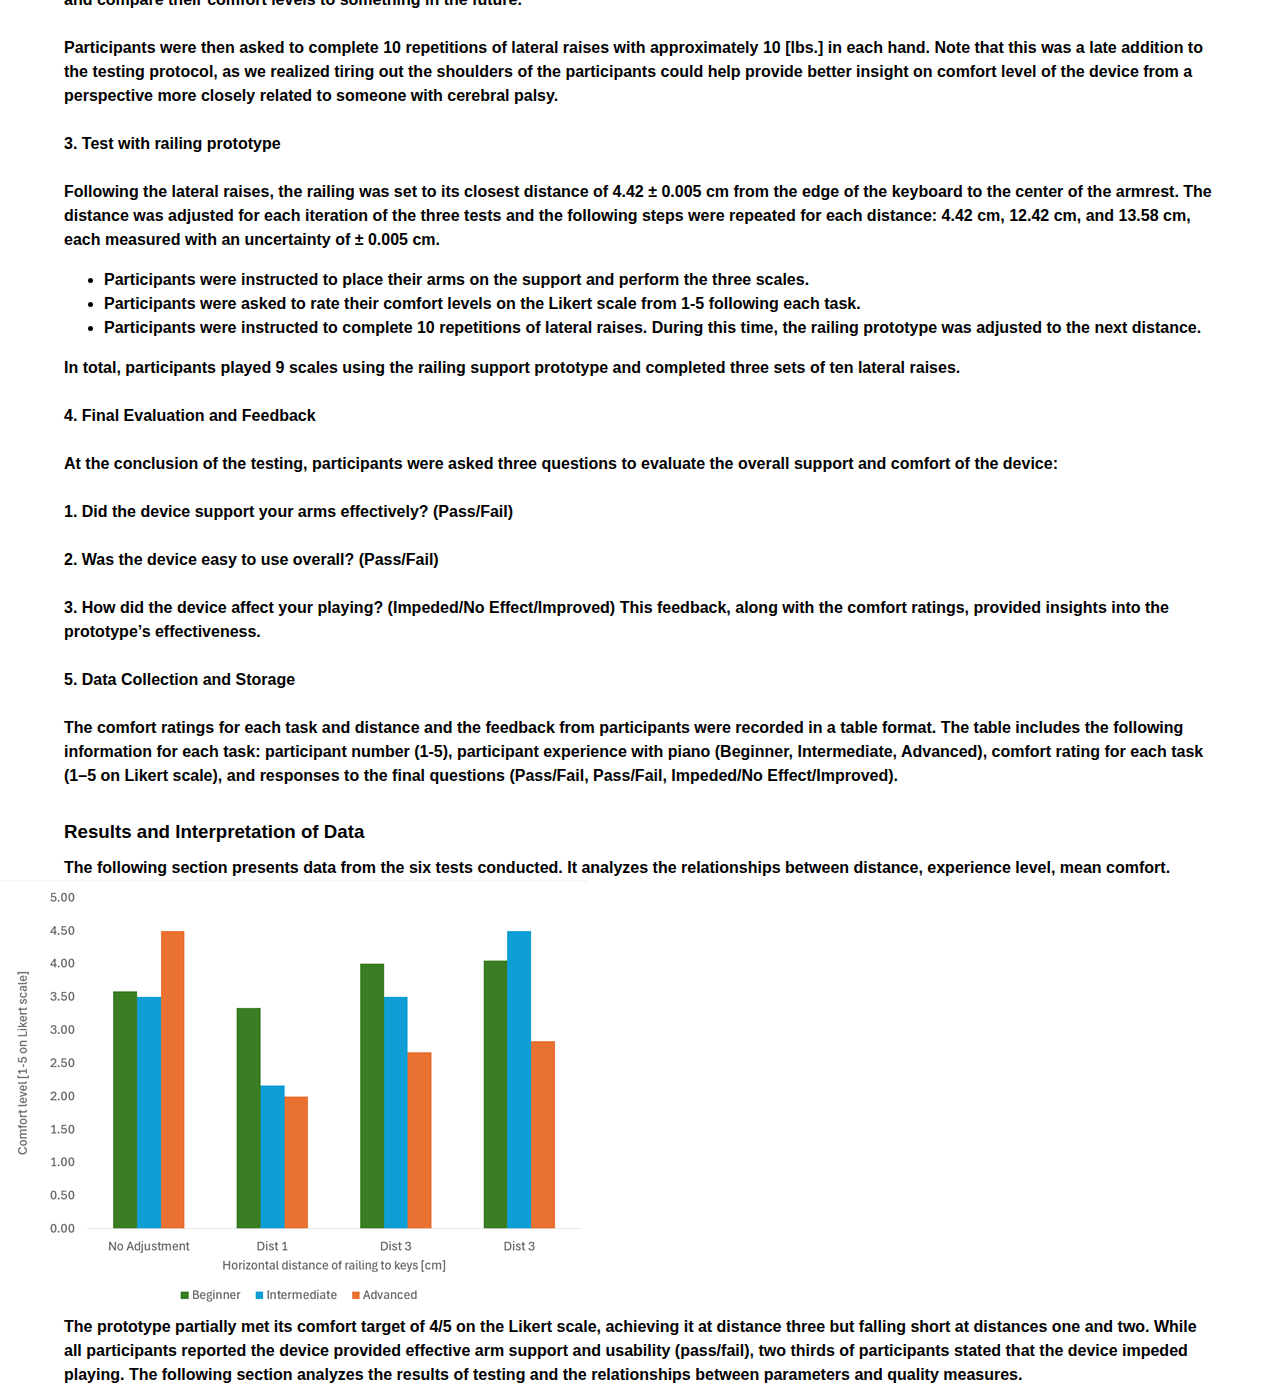
==== commit f8b12309: "added engineering analysis section and testing" ====
--- a/keyflow.html
+++ b/keyflow.html
@@ -146,16 +146,100 @@
         The straight-line path between the elbow and shoulder joint is parallel to the y-axis.    
     </h4>
     <h3>Free Body Diagrams</h3>
-    <img id="fbd-external" src="fbd-external.png" style="width: 600px"/>
-    <img id="fbd-arm" src="fbd-arm.png" style="width: 600px"/>
+    <div class ="free-body">
+        <img id="fbd-external" src="fbd-external.png" style="width: 400px"/>
+        <img id="fbd-arm" src="fbd-arm.png" style="width: 600px"/>
+    </div>
     <h3>
         Conclusion and Interpretation of Results
     </h3>
     <h4>
         The force relieved from the arm muscles and joints when using our railing device is 10.90 [N], leaving the shoulder joint and elbow joint to experience 21.8 [N] and 3.04 [N] of force respectively. On the other hand, the upper arm muscles experience no tension forces while using this device.  To objectively measure the effectiveness of the railing device, we must compare the forces the joints and muscles experience while the stakeholder is using the device to an identical scenario where the stakeholder is not. In the device’s absence, it is calculated that the force the shoulder joint and elbow joint experiences increases to 32.7 [N] and -35.9 [N] respectively, while muscle force tension increases from 0 [N] to 50.4 [N]. In other words, the device reduces shoulder strain by 50%, reduces elbow strain by nearly 12 times, and ensures the upper arm muscles experience no forces. Therefore, it is sufficient to say that the railing device does indeed reduce muscle and joint strain by an adequate amount to be considered effective. 
     </h4>
-    <img class="matlab-graphs" src="load-relieved.png" style="width: 600px"/>
-    <p>The load relieved off the arm for different sponge support distances measured from the wrist joint. The point (4, 10.8954) indicates the load relieved is 10.90 [N] when the sponge support is 4.00 [cm] from the wrist joint. This force value aligns with the calculated.</p>
-    <img class="matlab-graphs" src="load-relieved.png" style="width: 600px"/>
+    <div class="matlab-section">
+        <div>
+            <img class="matlab-graphs" src="load-relieved.png" style="width: 600px"/>
+            <p>The load relieved off the arm for different sponge support distances measured from the wrist joint. The point (4, 10.8954) indicates the load relieved is 10.90 [N] when the sponge support is 4.00 [cm] from the wrist joint. This force value aligns with the calculated.</p>
+        </div>
+        <div>
+            <img class="matlab-graphs" src="force-distance.png" style="width: 600px"/>
+            <p>The shoulder joint force and the elbow joint force for different sponge support distances measured from the wrist joint. The points (4, 21.7657) and (4, 3.06255) indicate the shoulder experiences 21.77 [N] of force and the elbow joint experiences 3.06 [N] of force when the sponge support is 4.00 [cm] away from the wrist joint. These force values align with the calculated forces. </p>
+        </div>
+        <div>
+            <img class="matlab-graphs" src="force-wrist.png" style="width: 600px"/>
+        <p>
+            The sum of the magnitudes of the force experienced by the shoulder and elbow joints for different sponge support distances away measured from the wrist joint. 
+        </p>
+        </div>
+    </div>
+    <h4>
+        The max load to be relieved approaches infinity as the sponge support is moved closer to the elbow joint (as d approaches the forearm length). However, in hindsight, maximizing the relief load is not the best way to measure the device’s effectiveness, rather it is better to determine where the sponge support should be positioned so that the combined force experienced by the elbow and shoulder joint is minimized. This is achieved by expressing the sum of the magnitude of the shoulder and elbow joint forces as a function of the sponge support distance along the forearm measured from the wrist. From figure 8, the position of the sponge support position between 8.73 to 18.34 centimeters away from the wrist enables the shoulder and elbow joints to experience the lowest combined force possible of 18.703 [N], which is also the weight of the upper arm. However, the ability to play piano may decrease as the support is placed closer to the user’s body, therefore the user should place the sponge support at roughly 9 [cm] for maximum comfortability. 
+    </h4>
+    <h2>Testing</h2>
+    <img id="p-diagram" src="p diagram.png" style="max-width: 600px"/>
+    <h4>
+        Prior to testing, a P-Diagram analysis was conducted to identify design parameters that could influence the performance of the piano railing prototype [Figure 9]. Inputs for the test included the user's piano skills and the vertical and horizontal distances of the railing from the keys. To maximize user comfort, several design parameters were considered. Varied parameters include the distance of the railing to the piano and the height of the railing above the keys. These adjustments were expected to influence user posture and arm support during piano playing. Certain parameters were held constant to reduce errors in test data, such as padding material, sliding mechanism, and track type. While noise parameters such as arm length, seated height, and posture during testing were ignored, they could potentially introduce errors into the data. 
+        <br><br>Additionally, prior experience with the piano was measured and appeared to introduce some bias in the results, as participants with varying levels of experience with the piano reacted differently to the prototype. The quality of the design will be assessed based on user comfort, arm support, overall usability, and impact on playing. The target outcome is to achieve an average score of 4/5 on the Likert Scale for comfort and ensure that arm support and overall usability are effective (pass/fail). Additionally, as we chose to build a focused, low-fidelity prototype, our goal was to ensure that the prototype had no negative impact on playing. Ultimately, the objective of this test is to evaluate the comfort, support, usability, and impact of playing the piano railing prototype. Primarily, the focus is to analyze how variations in the distance of the railing from the piano affect user comfort.
+    </h4>
+    <h3>
+        Test Protocol
+    </h3>
+    <h4>
+        The testing process involved six participants selected based on similar physical characteristics but varying levels of experience with piano. Chosen participants were of similar seated heights and arm lengths, allowing us to minimize error due to differences in physicality. To maximize our sample range, piano experience ranged greatly within our participant group – from complete beginners with no experience to highly skilled players at level 10 in the Royal Conservatory of Music.
+Our experimental setup, pictured below, involved placing the railing parallel to the length of the keyboard at 3 distances. To keep measurements consistent, we used long plates of metal as references.
+    </h4>
+    <img id="test-picture" src="using device.jpg" />
+    <h4>
+        1.	Setup and familiarization
+        <br><br>
+To begin the experiment, participants were asked to interact with the piano without any support for around 2-3 minutes. During this time, any adjustments to seat level and keyboard height were made to maximize comfort. 
+<br><br>
+2.	 Control tasks
+<br><br>
+Prior to testing with the support railing, participants were asked to perform three piano-playing tests and to evaluate their initial comfort level. These tasks were…
+<ul>
+<li>Playing a C major scale up and down one octave at a comfortable speed using either one or both hands depending on their preference. </li>
+<li>Playing an alternating scale up and down one octave, this time with one hand only to focus on rotational movement.</li>
+<li>Playing a C major scale up and down one octave this time with staccato articulation using one hand only. </li>
+</ul>
+After each task, participants were asked to rate their comfort level on a Likert scale from 1 to 5. For each task, a demonstration was provided if necessary. This first iteration of the three tasks were controls tests as it allowed participants to familiarize themselves with the piano, learn the tests, and compare their comfort levels to something in the future. 
+<br><br>
+Participants were then asked to complete 10 repetitions of lateral raises with approximately 10 [lbs.] in each hand. Note that this was a late addition to the testing protocol, as we realized tiring out the shoulders of the participants could help provide better insight on comfort level of the device from a perspective more closely related to someone with cerebral palsy.
+<br><br>
+3.	Test with railing prototype
+<br><br>
+Following the lateral raises, the railing was set to its closest distance of 4.42 ± 0.005 cm from the edge of the keyboard to the center of the armrest. The distance was adjusted for each iteration of the three tests and the following steps were repeated for each distance: 4.42 cm, 12.42 cm, and 13.58 cm, each measured with an uncertainty of ± 0.005 cm.
+<ul>
+<li>Participants were instructed to place their arms on the support and perform the three scales.</li>
+<li>Participants were asked to rate their comfort levels on the Likert scale from 1-5 following each task.</li>
+<li>Participants were instructed to complete 10 repetitions of lateral raises. During this time, the railing prototype was adjusted to the next distance. </li>
+</ul>
+
+In total, participants played 9 scales using the railing support prototype and completed three sets of ten lateral raises.
+<br><br>
+4.	Final Evaluation and Feedback
+<br><br>
+At the conclusion of the testing, participants were asked three questions to evaluate the overall support and comfort of the device:
+<br><br>1.	Did the device support your arms effectively? (Pass/Fail)
+<br><br>2.	Was the device easy to use overall? (Pass/Fail)
+<br><br>3.	How did the device affect your playing? (Impeded/No Effect/Improved)
+
+This feedback, along with the comfort ratings, provided insights into the prototype’s effectiveness.
+<br><br>
+5.	Data Collection and Storage
+<br><br>
+The comfort ratings for each task and distance and the feedback from participants were recorded in a table format. The table includes the following information for each task: participant number (1-5), participant experience with piano (Beginner, Intermediate, Advanced), comfort rating for each task (1–5 on Likert scale), and responses to the final questions (Pass/Fail, Pass/Fail, Impeded/No Effect/Improved). 
+
+    </h4>
+<h3>
+    Results and Interpretation of Data
+</h3>
+<h4>
+    The following section presents data from the six tests conducted. It analyzes the relationships between distance, experience level, mean comfort. 
+</h4>
+<img src="testing results.png"/>
+<h4>
+    The prototype partially met its comfort target of 4/5 on the Likert scale, achieving it at distance three but falling short at distances one and two. While all participants reported the device provided effective arm support and usability (pass/fail), two thirds of participants stated that the device impeded playing. The following section analyzes the results of testing and the relationships between parameters and quality measures.
+</h4>
 </div>
 </body>--- a/keyflowstyles.css
+++ b/keyflowstyles.css
@@ -18,12 +18,17 @@
 }
 p{
     font-family: 'Times New Roman', Times, serif;
+    text-align: center;
+    padding-left:5%;
+    padding-right: 5%;
 }
 h1{
     font-size: 40px;
     margin: 0;
     text-align: center;
     font-family: Verdana, sans-serif;
+    padding-bottom: 20px;
+    padding-top: 20px;
 }
 h2{
     margin-top: 0;
@@ -33,11 +38,14 @@
     text-align: center;
 }
 h3{
-    text-align: center;
+    text-align: left;
     font-family: Verdana, sans-serif;
     margin:0;
     z-index: 999;
     line-height: 1.5;
+    padding-left: 5%;
+    padding-top: 30px;
+    padding-bottom: 10px;
 }
 h4{
     font-family: Verdana, sans-serif;
@@ -198,6 +206,23 @@
 .prototype-section{
     background-color: #e1d5fa;
 }
+#fbd-external{
+    display: block;
+    margin: auto;
+}
+#fbd-arm{
+    display: block;
+    margin: auto;
+}
+.free-body{
+    display: flex;
+    flex-wrap: wrap;
+}
+
+.matlab-graphs{
+    display: block;
+    margin: auto;
+}
 @media (max-width: 1060px){
     .hideOnMobile{
         display: none;
@@ -234,11 +259,27 @@
         display:block;
         margin: auto;
     }
-}
-@media (max-width: 400px){
+    #fbd-external{
+        max-width: 320px;
+    }
+    #fbd-arm{
+        max-width: 320px;
+    }
+    .free-body{
+        display:block;
+    }
+    .matlab-graphs{
+        max-width: 320px;
+    }
+    .matlab-section{
+        display:block;
+    }
+}
+@media (max-width: 400px)
+{
     .sidebar{
         width: 100%;
-    }
+    }  .
 }
 
 @media (min-width: 1061px){
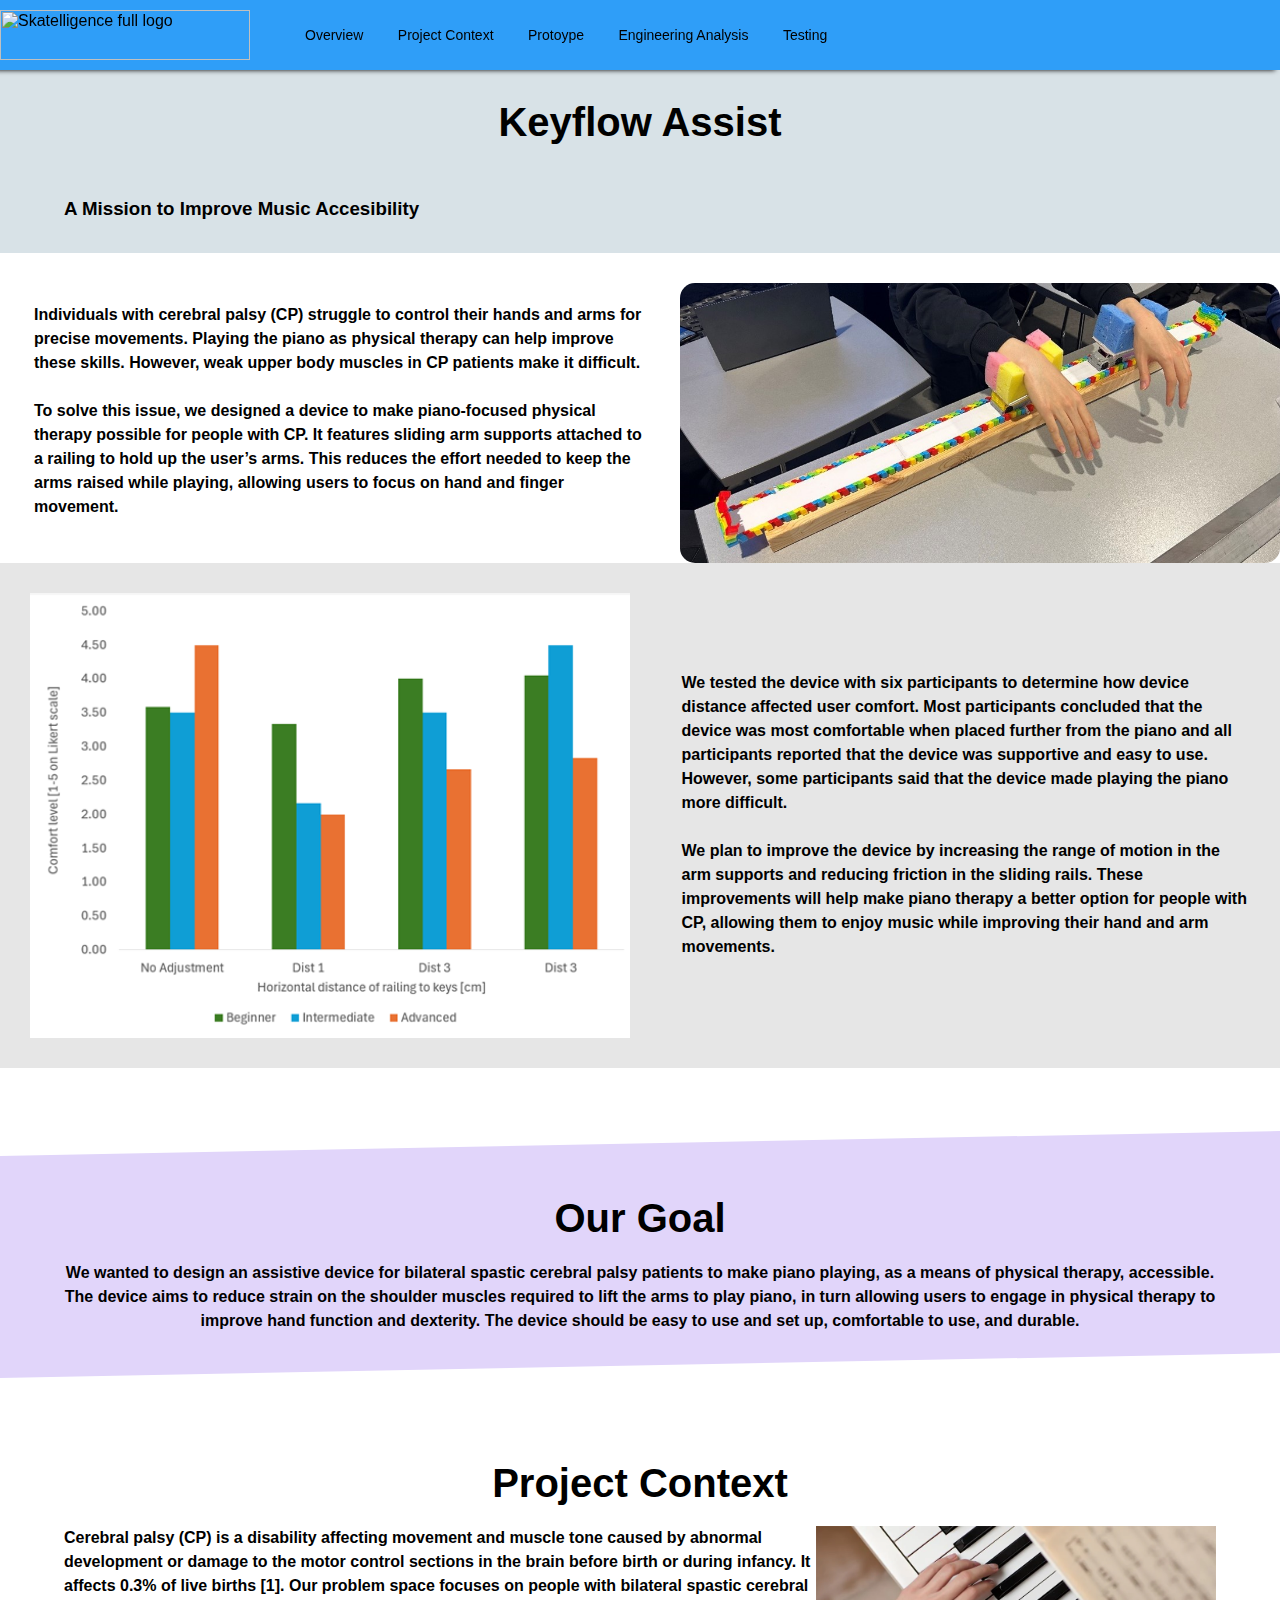
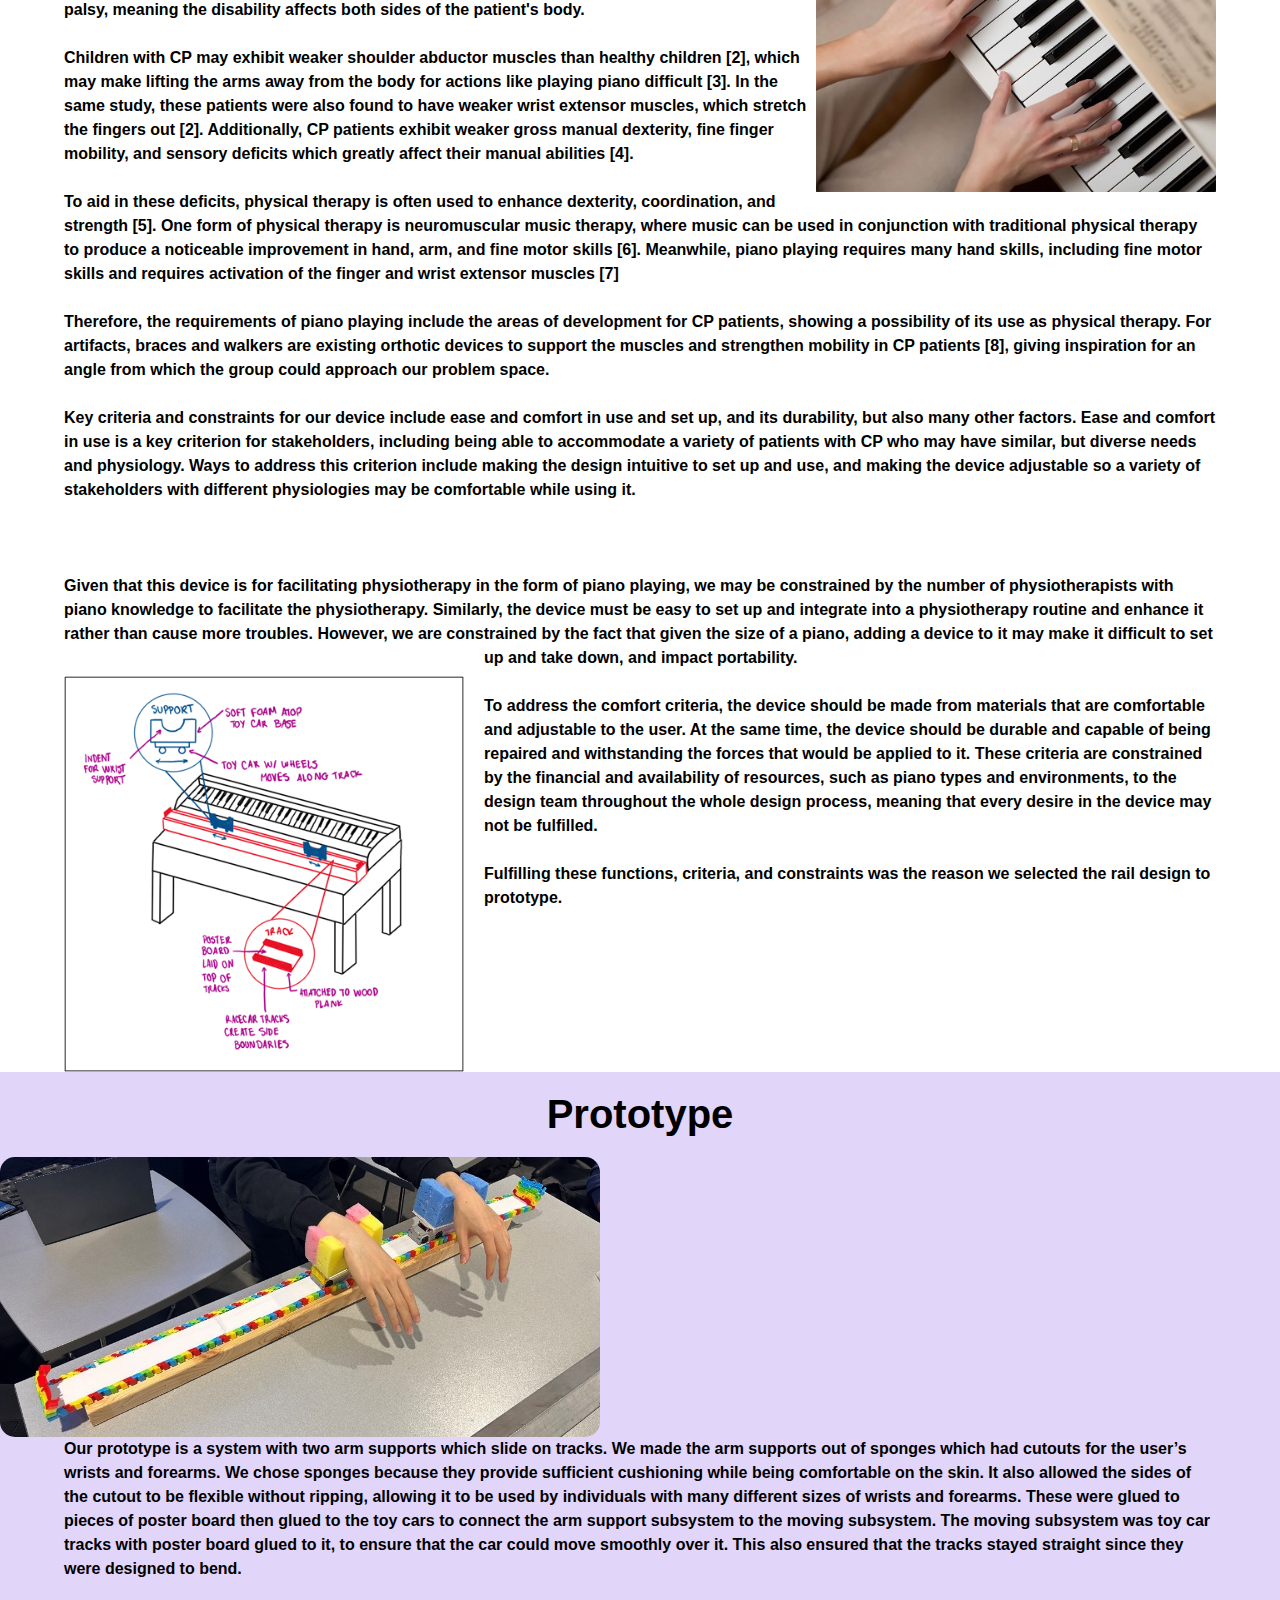
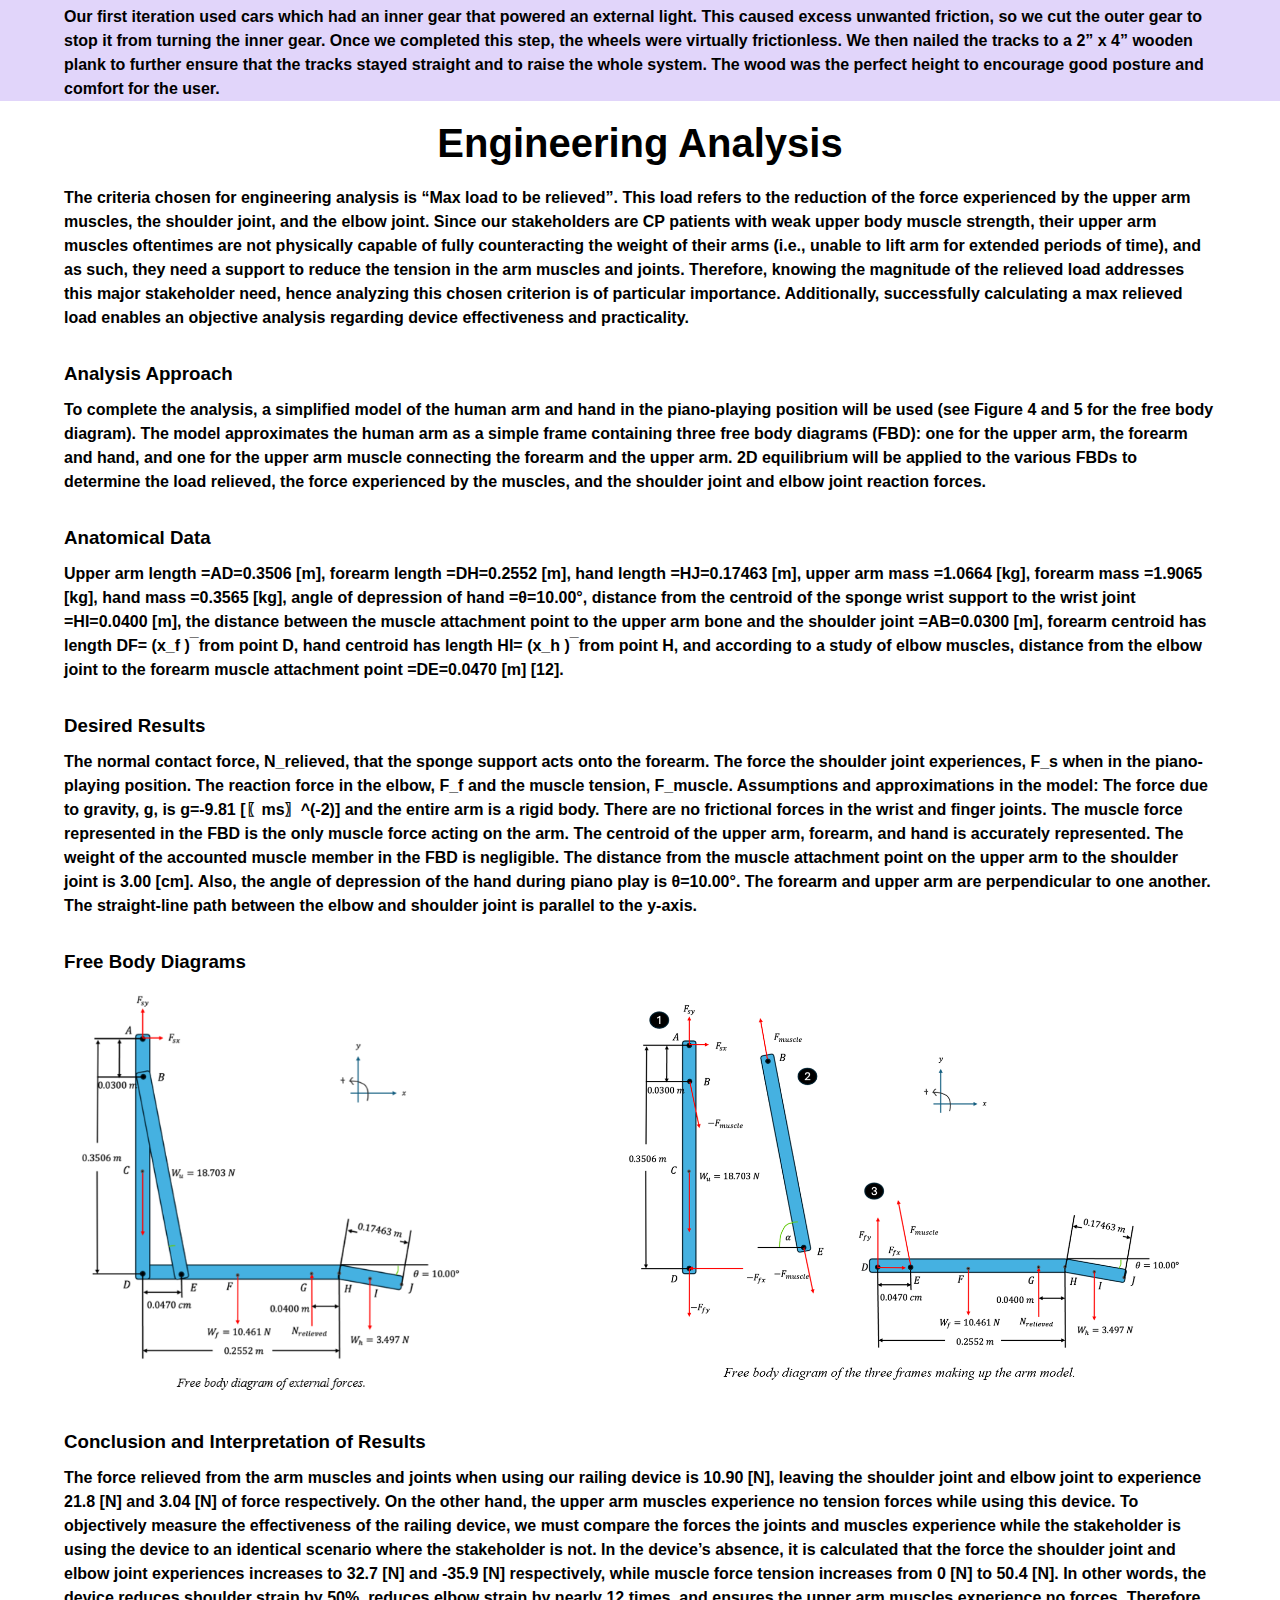
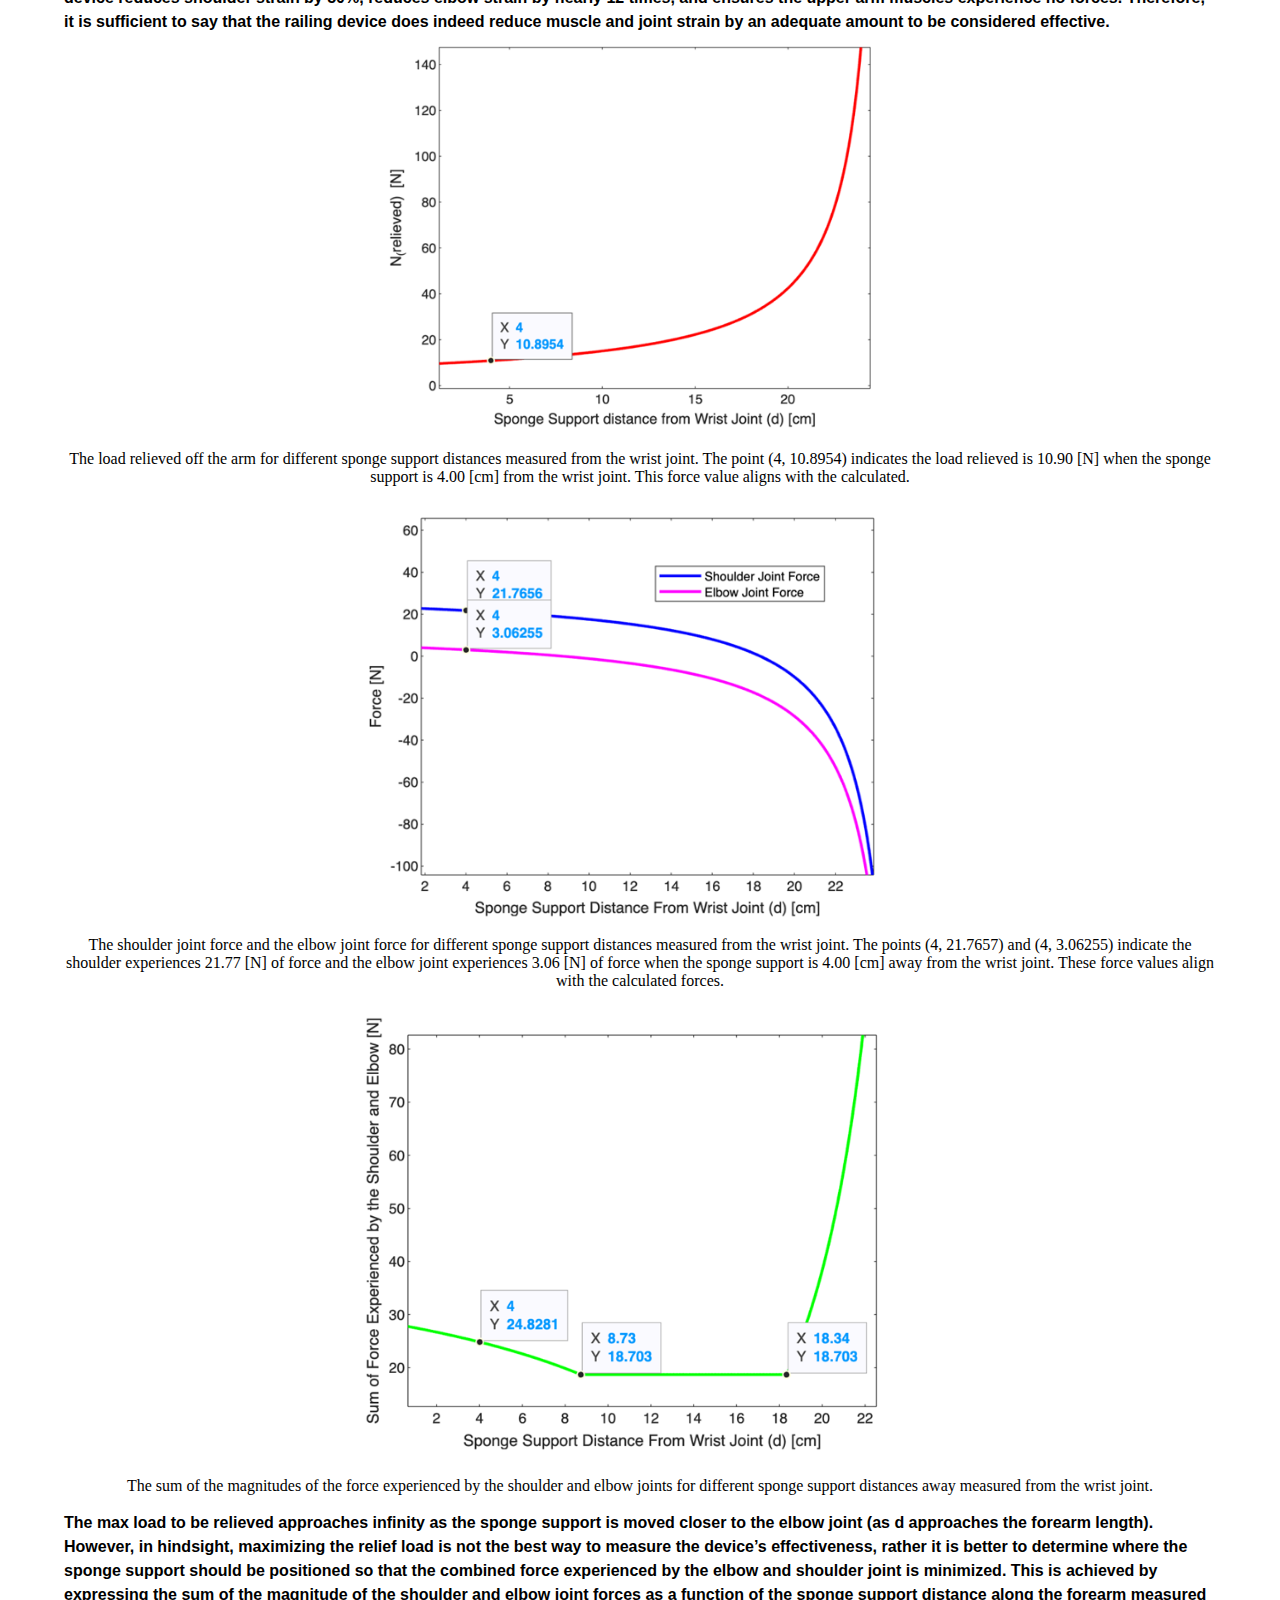
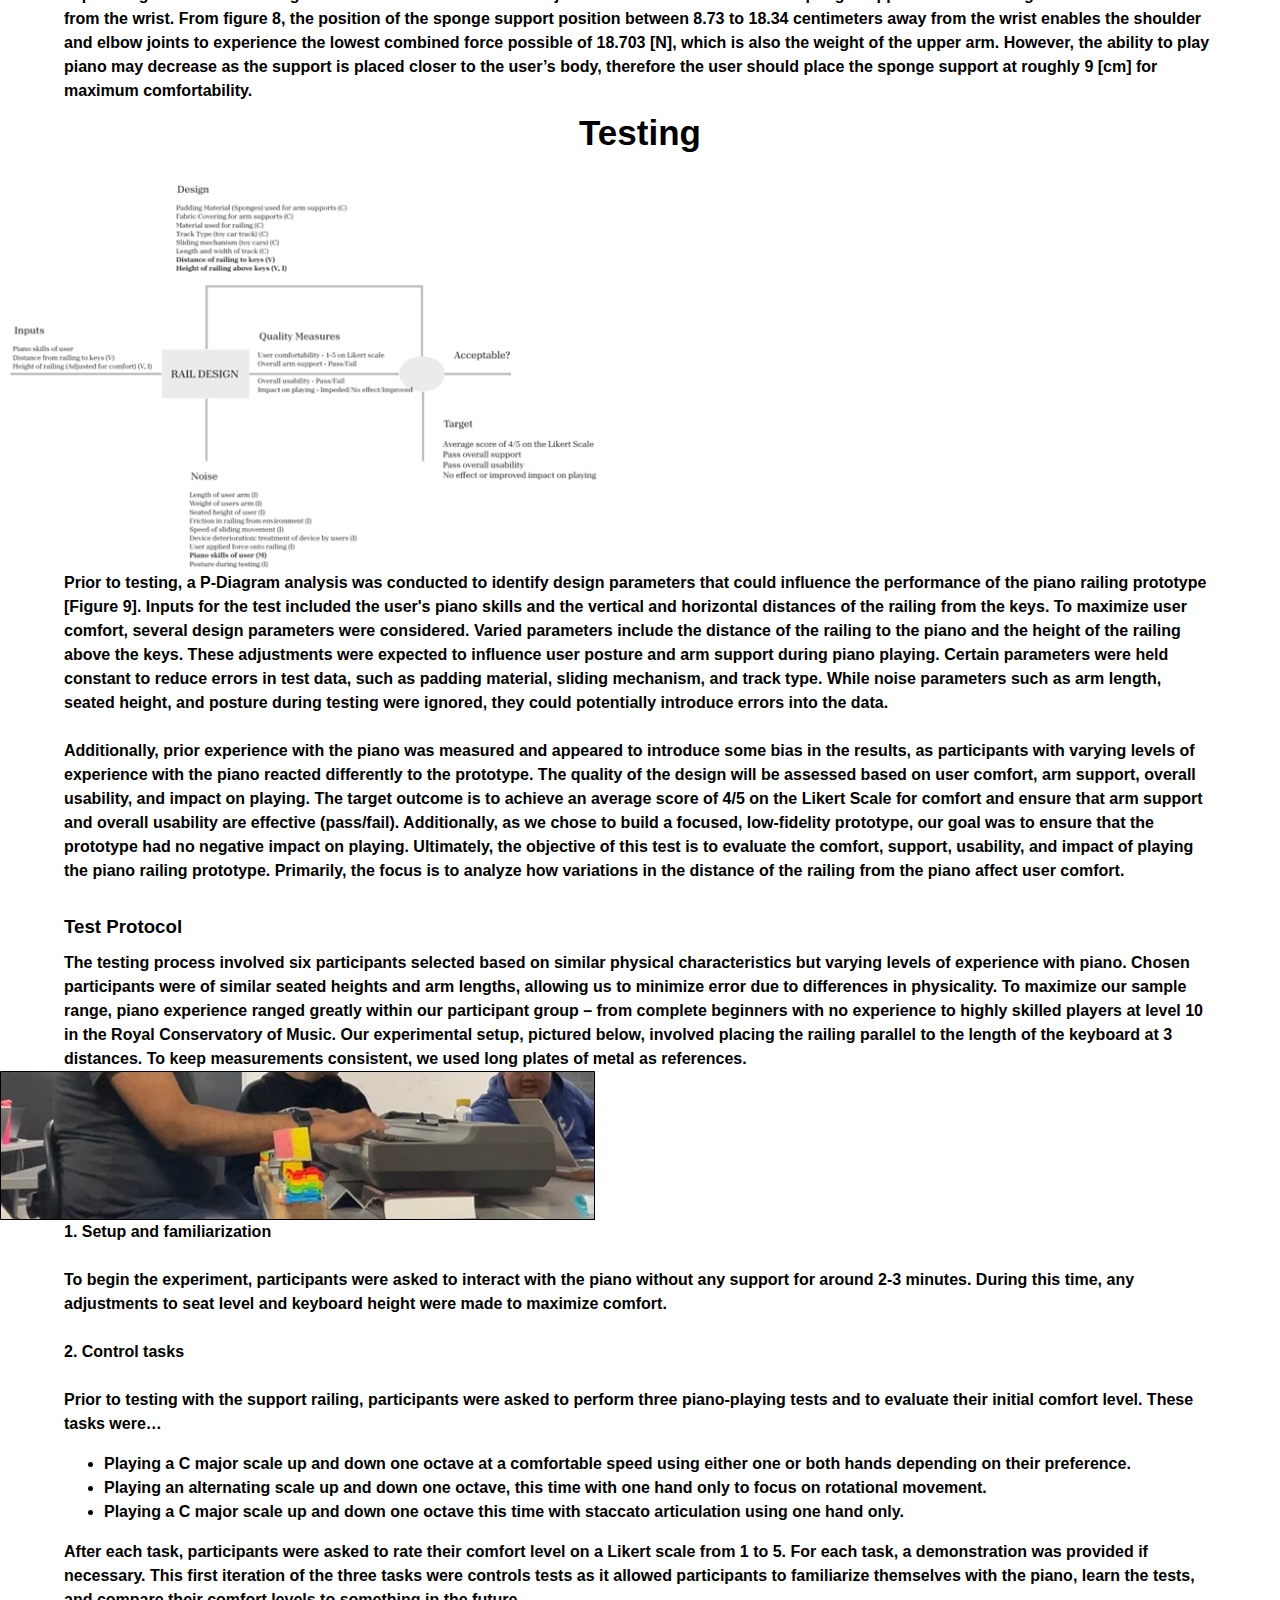
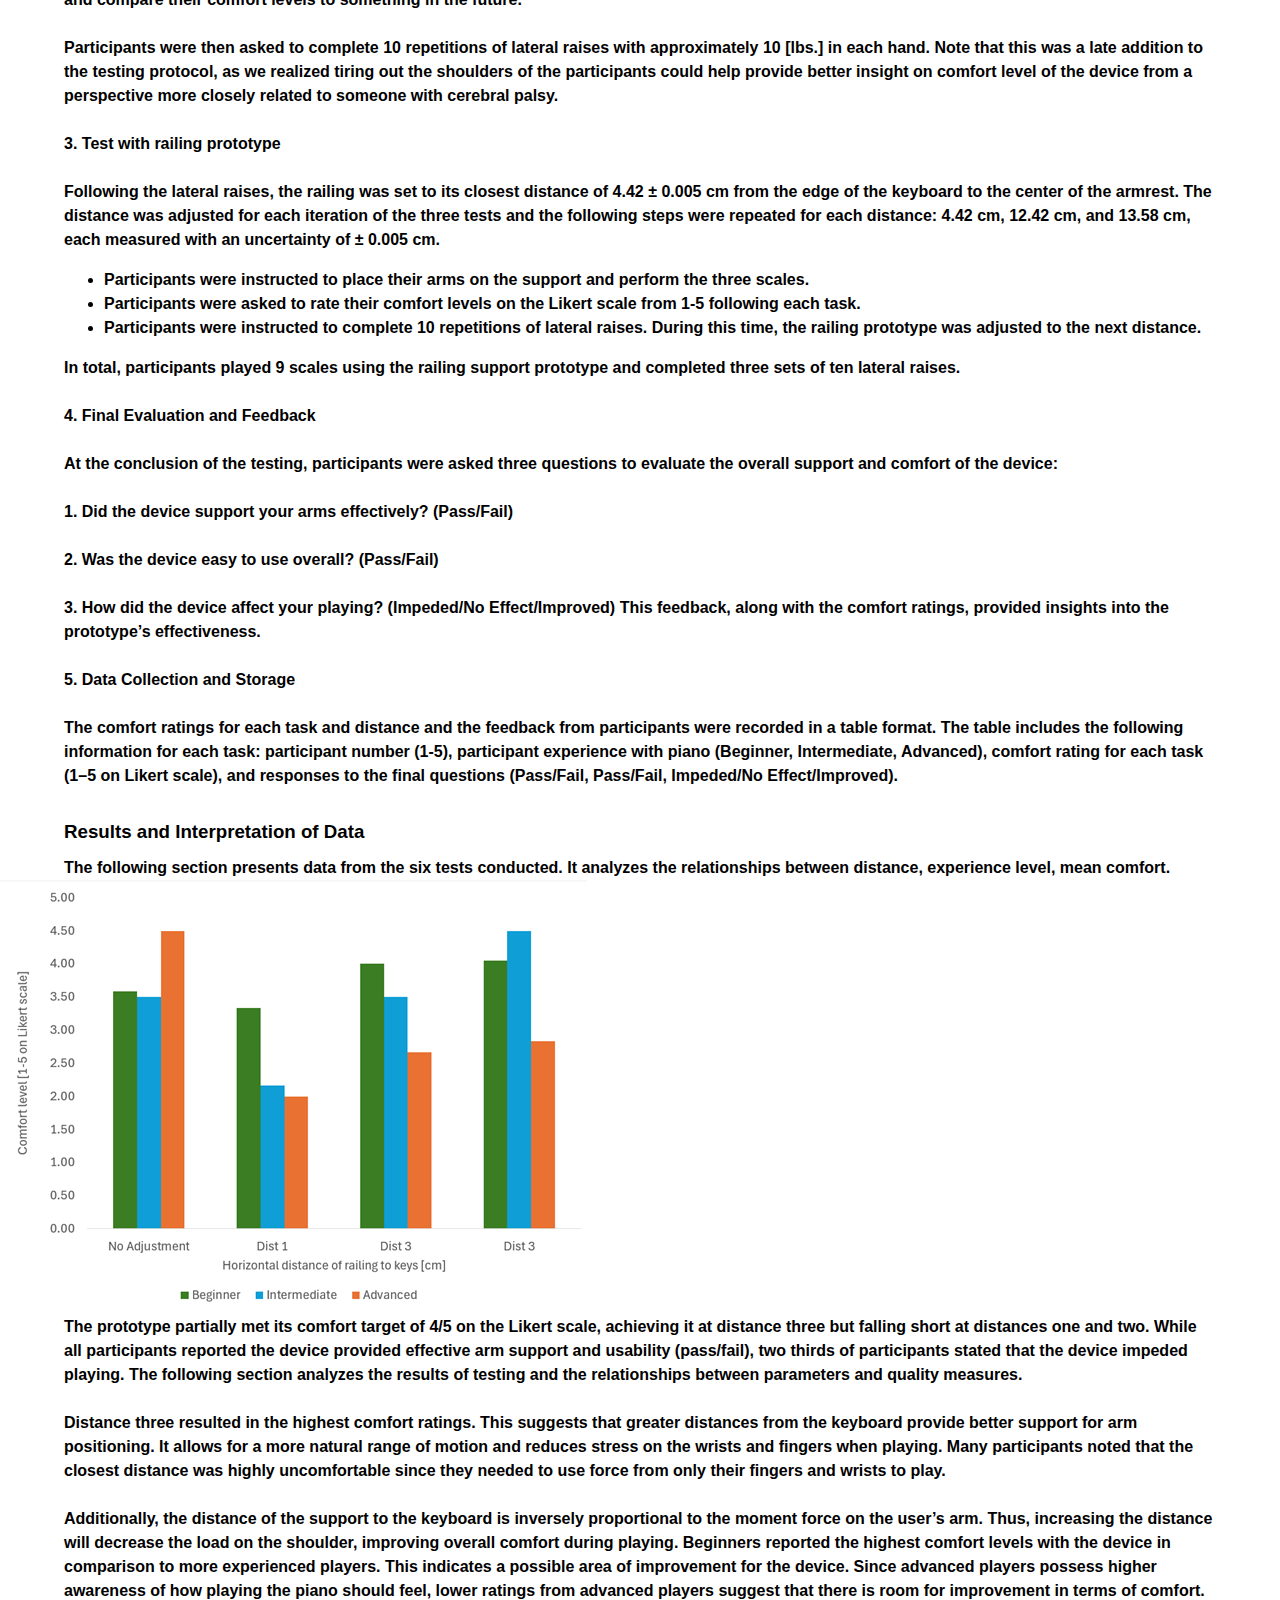
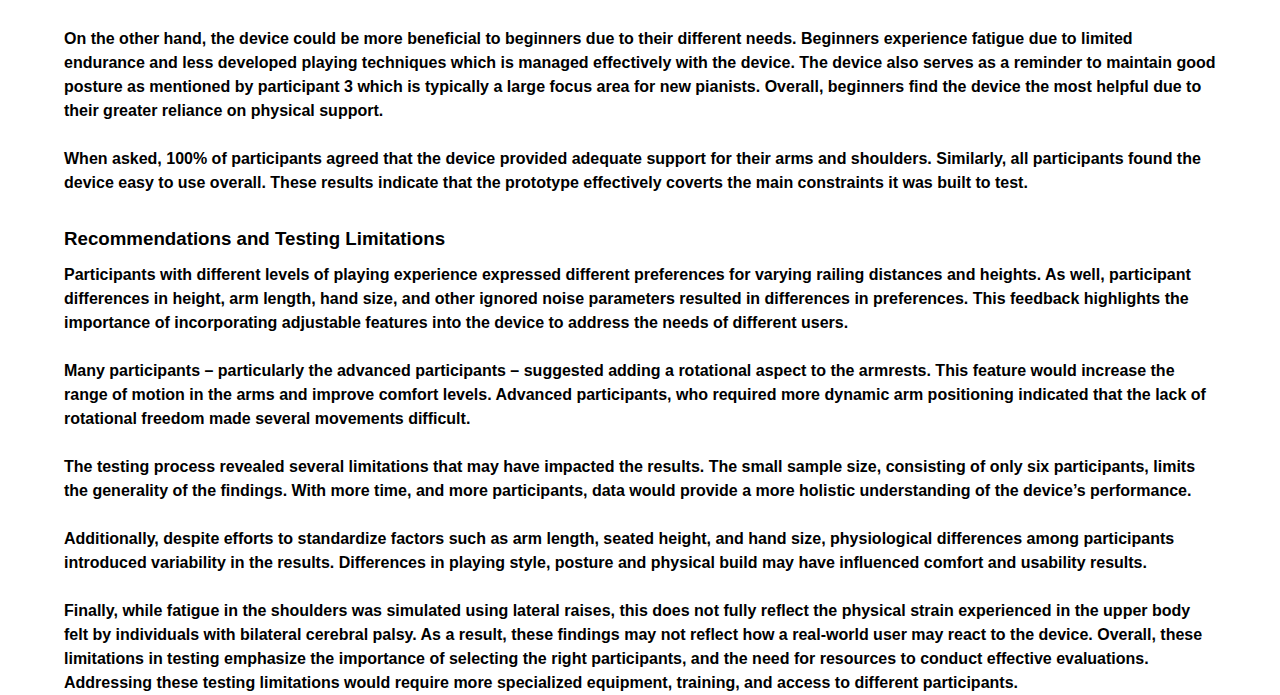
==== commit f25508a8: "finished adding testing content" ====
--- a/keyflow.html
+++ b/keyflow.html
@@ -241,5 +241,24 @@
 <h4>
     The prototype partially met its comfort target of 4/5 on the Likert scale, achieving it at distance three but falling short at distances one and two. While all participants reported the device provided effective arm support and usability (pass/fail), two thirds of participants stated that the device impeded playing. The following section analyzes the results of testing and the relationships between parameters and quality measures.
 </h4>
+<h4>
+    <br>Distance three resulted in the highest comfort ratings. This suggests that greater distances from the keyboard provide better support for arm positioning. It allows for a more natural range of motion and reduces stress on the wrists and fingers when playing. Many participants noted that the closest distance was highly uncomfortable since they needed to use force from only their fingers and wrists to play. 
+    <br><br>Additionally, the distance of the support to the keyboard is inversely proportional to the moment force on the user’s arm. Thus, increasing the distance will decrease the load on the shoulder, improving overall comfort during playing.
+Beginners reported the highest comfort levels with the device in comparison to more experienced players. This indicates a possible area of improvement for the device. Since advanced players possess higher awareness of how playing the piano should feel, lower ratings from advanced players suggest that there is room for improvement in terms of comfort.
+<br><br>On the other hand, the device could be more beneficial to beginners due to their different needs. Beginners experience fatigue due to limited endurance and less developed playing techniques which is managed effectively with the device. The device also serves as a reminder to maintain good posture as mentioned by participant 3 which is typically a large focus area for new pianists. Overall, beginners find the device the most helpful due to their greater reliance on physical support.
+<br><br>When asked, 100% of participants agreed that the device provided adequate support for their arms and shoulders. Similarly, all participants found the device easy to use overall. These results indicate that the prototype effectively coverts the main constraints it was built to test. 
+</h4>
+<h3>
+    Recommendations and Testing Limitations
+</h3>
+<h4>
+    Participants with different levels of playing experience expressed different preferences for varying railing distances and heights. As well, participant differences in height, arm length, hand size, and other ignored noise parameters resulted in differences in preferences. This feedback highlights the importance of incorporating adjustable features into the device to address the needs of different users.
+    <br><br>
+    Many participants – particularly the advanced participants – suggested adding a rotational aspect to the armrests. This feature would increase the range of motion in the arms and improve comfort levels. Advanced participants, who required more dynamic arm positioning indicated that the lack of rotational freedom made several movements difficult.
+    <br><br>The testing process revealed several limitations that may have impacted the results. The small sample size, consisting of only six participants, limits the generality of the findings. With more time, and more participants, data would provide a more holistic understanding of the device’s performance. 
+    <br><br>Additionally, despite efforts to standardize factors such as arm length, seated height, and hand size, physiological differences among participants introduced variability in the results. Differences in playing style, posture and physical build may have influenced comfort and usability results. 
+    <br><br>Finally, while fatigue in the shoulders was simulated using lateral raises, this does not fully reflect the physical strain experienced in the upper body felt by individuals with bilateral cerebral palsy. As a result, these findings may not reflect how a real-world user may react to the device. Overall, these limitations in testing emphasize the importance of selecting the right participants, and the need for resources to conduct effective evaluations. Addressing these testing limitations would require more specialized equipment, training, and access to different participants. 
+    
+</h4>
 </div>
 </body>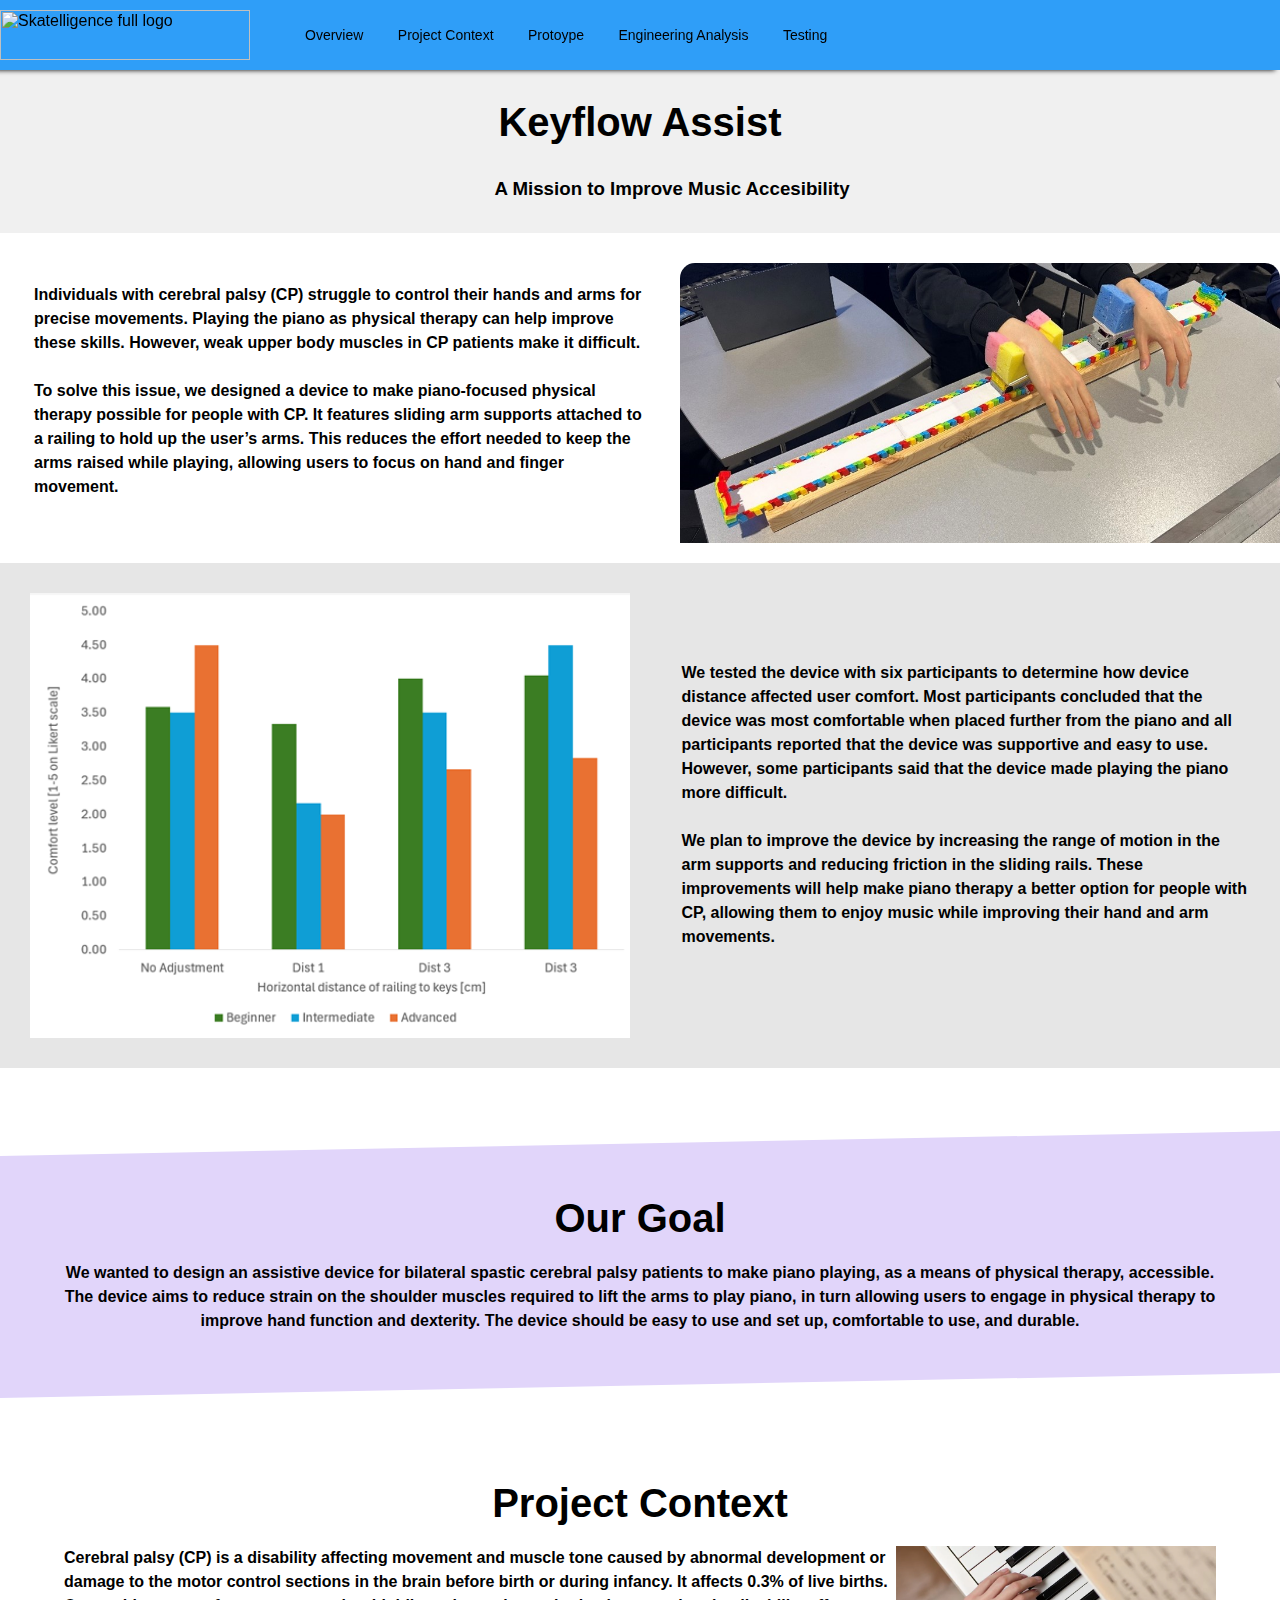
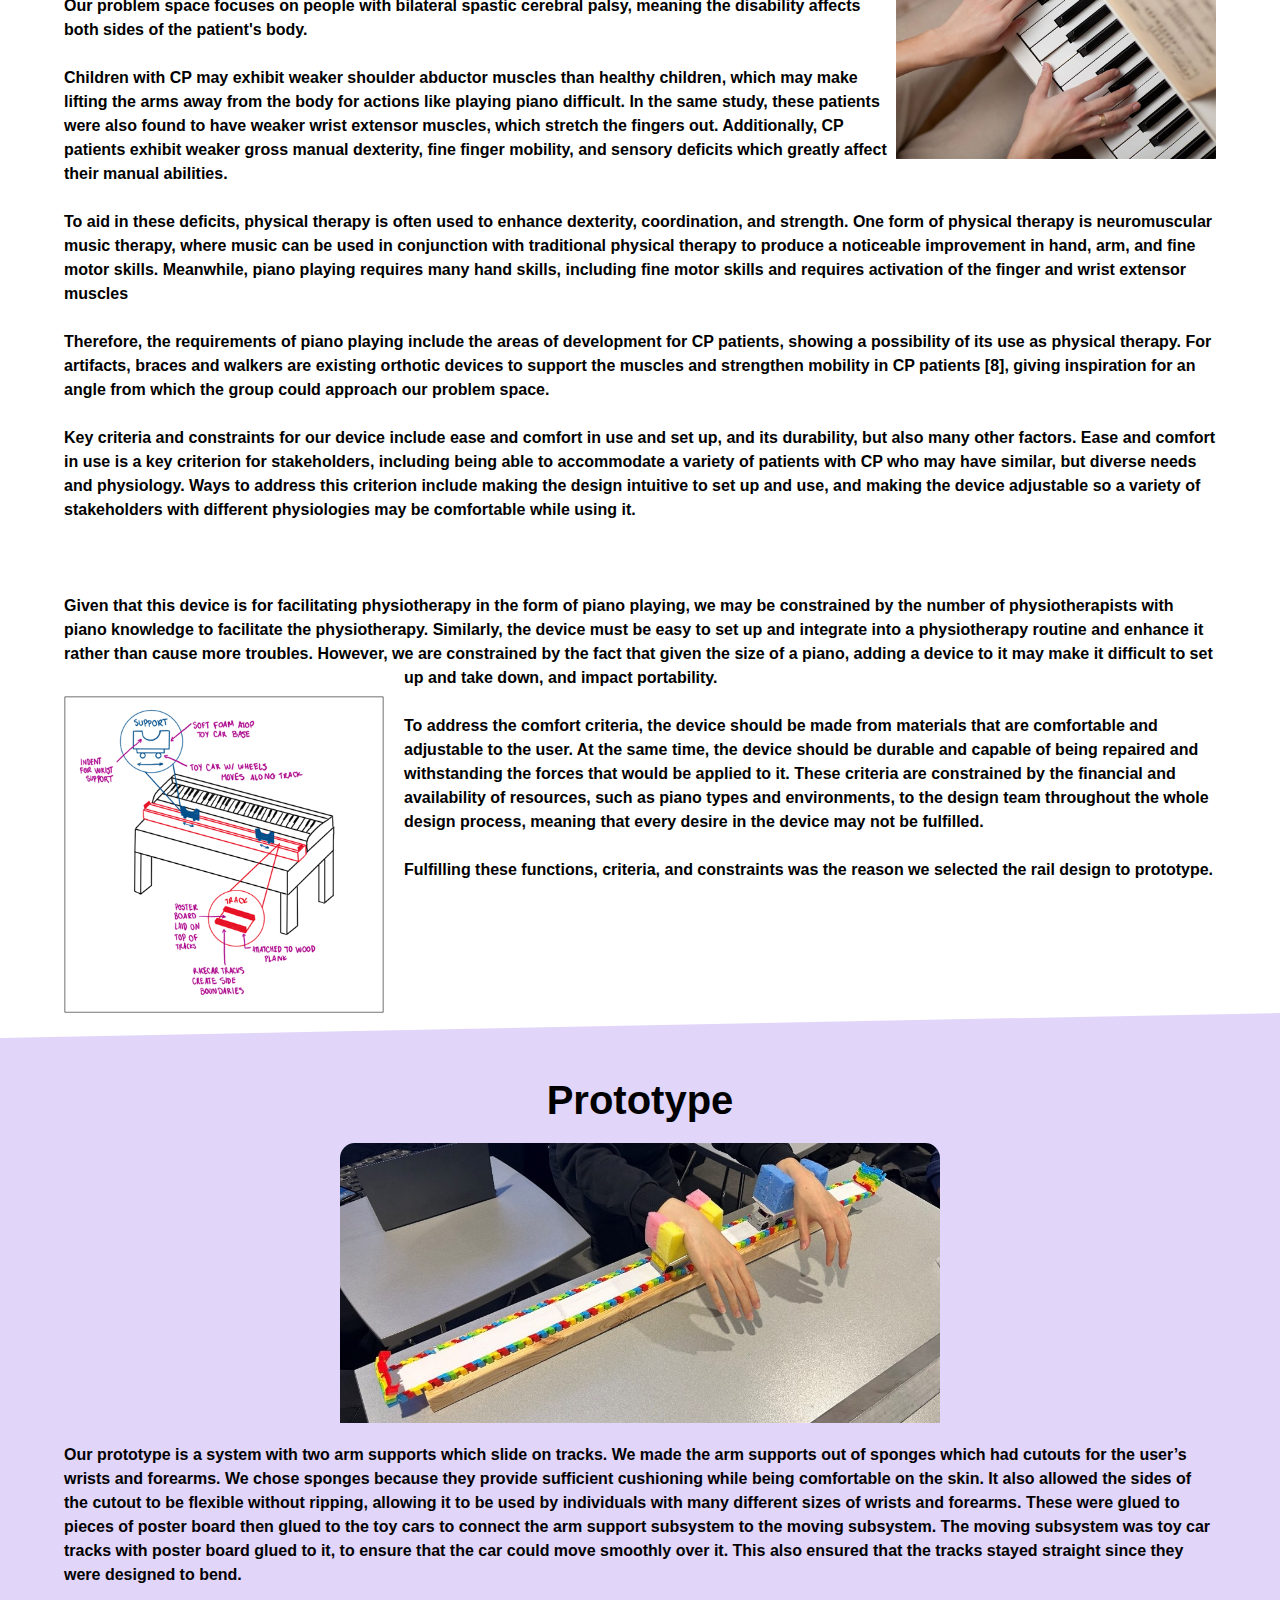
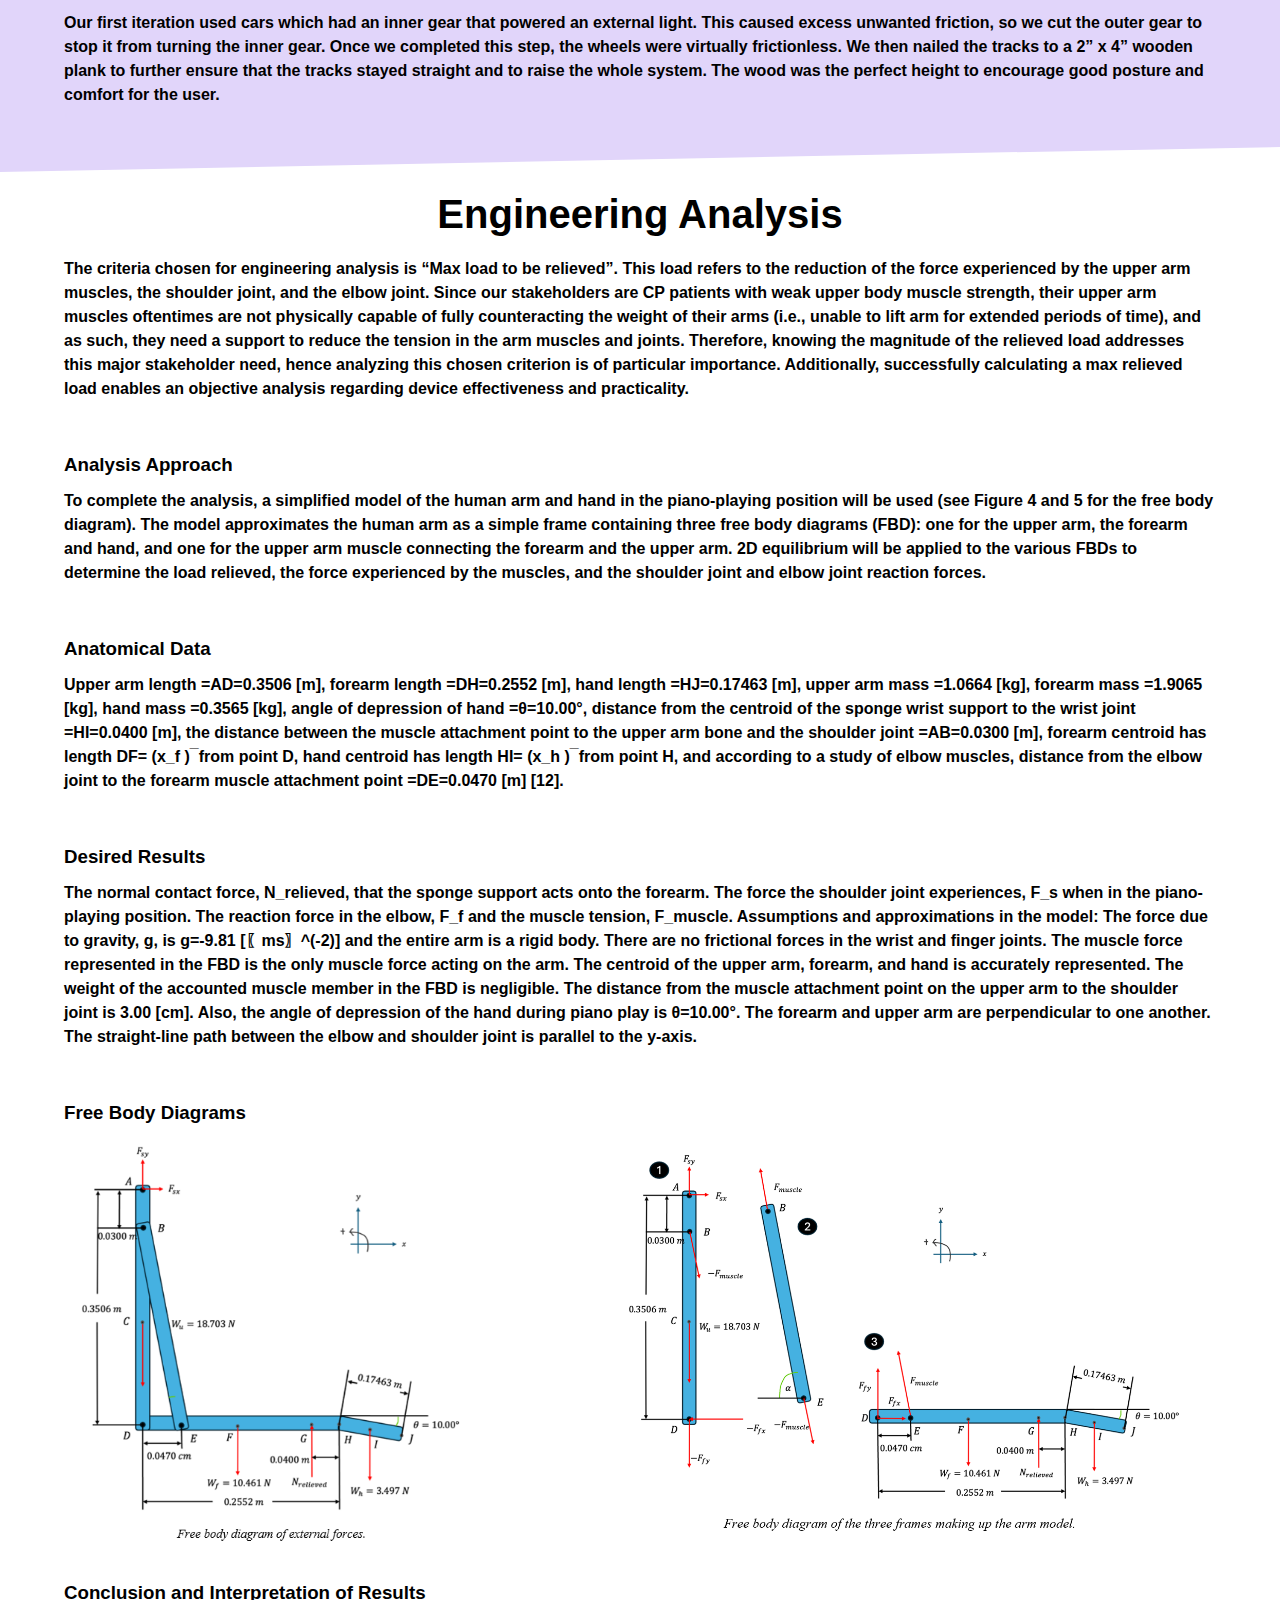
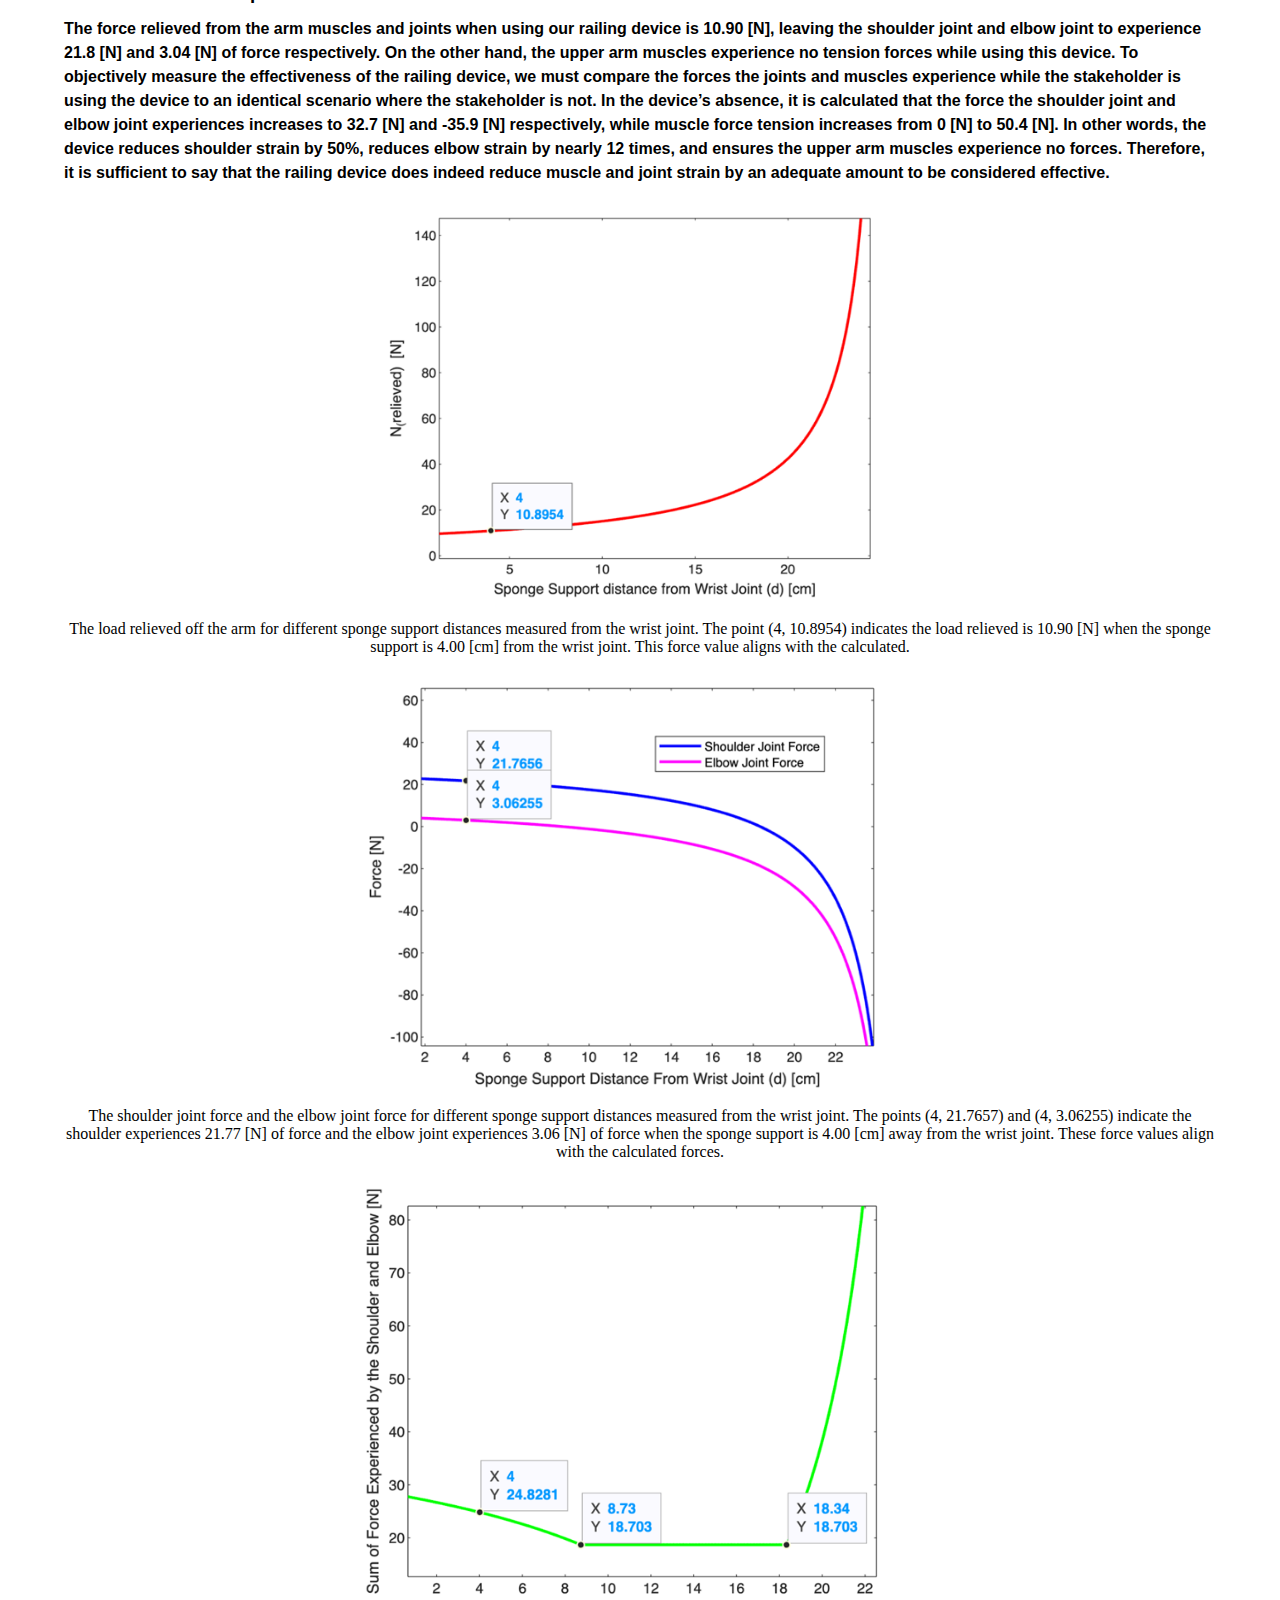
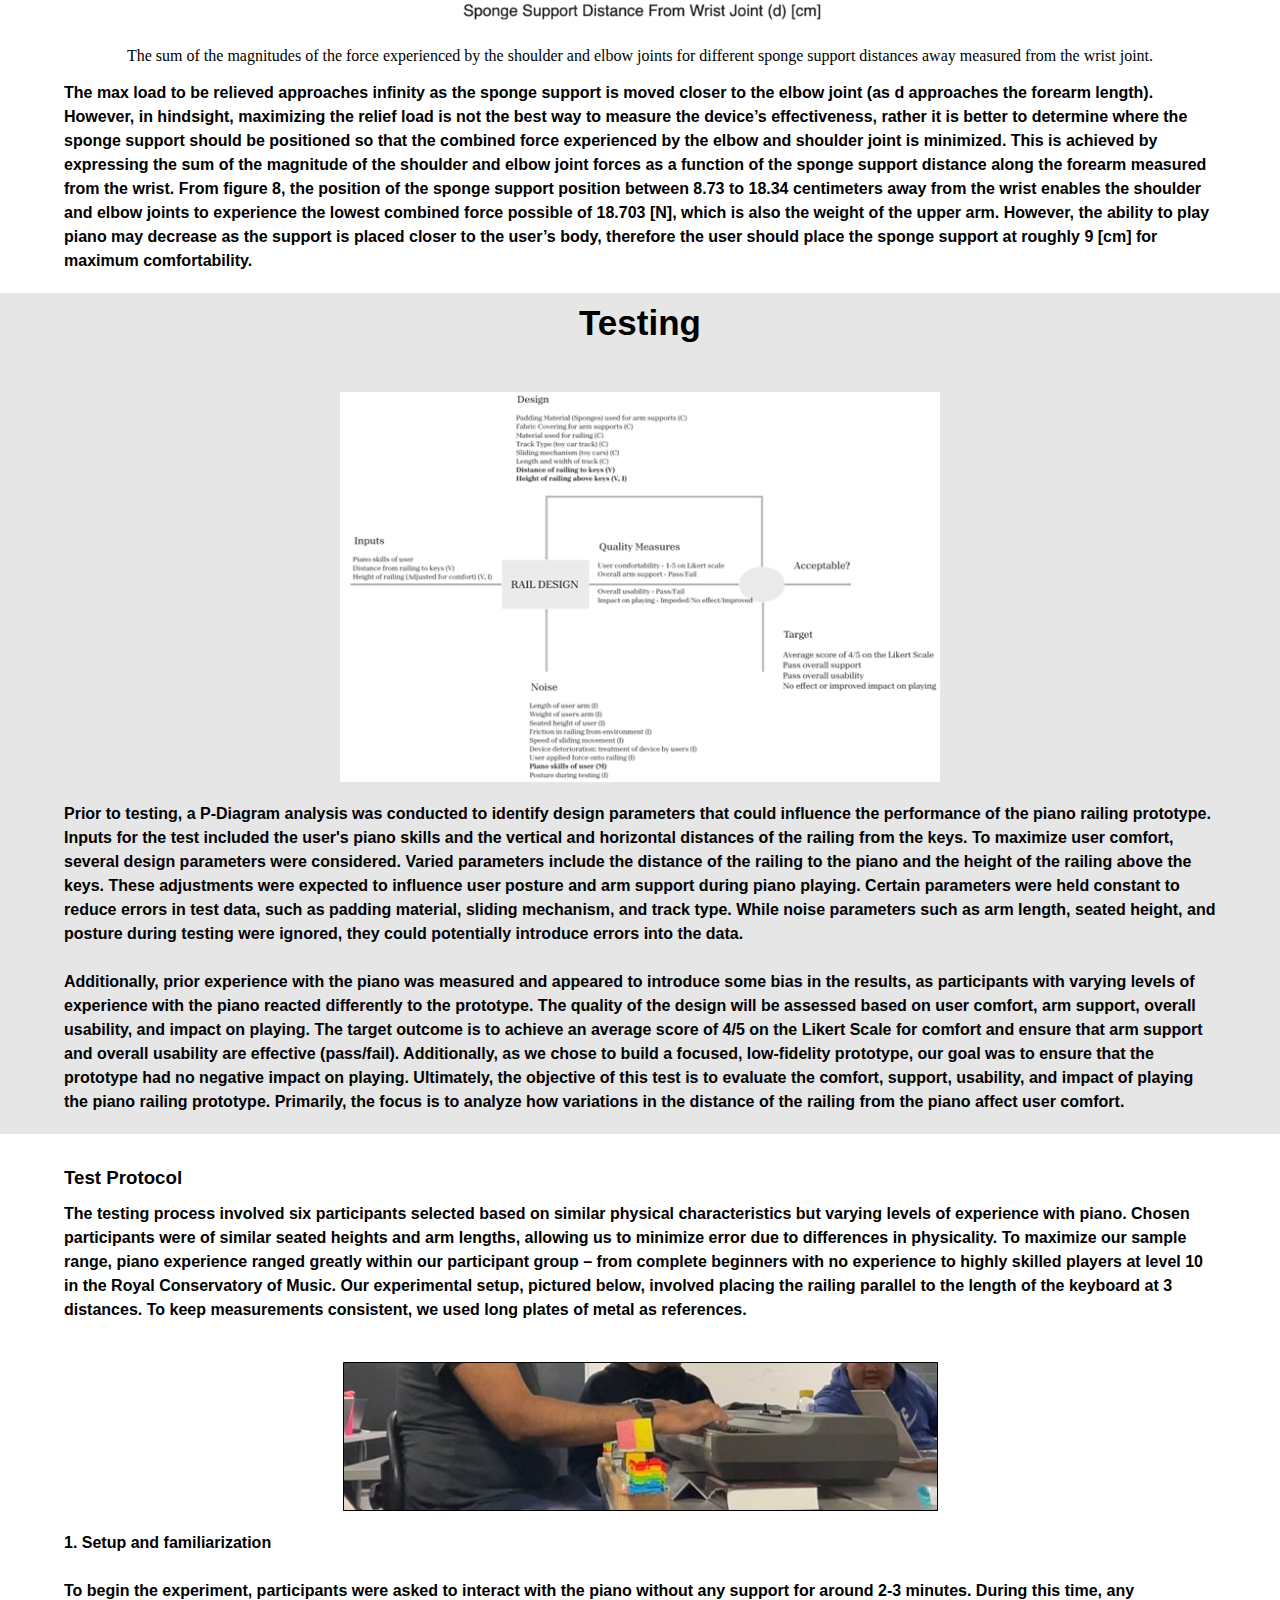
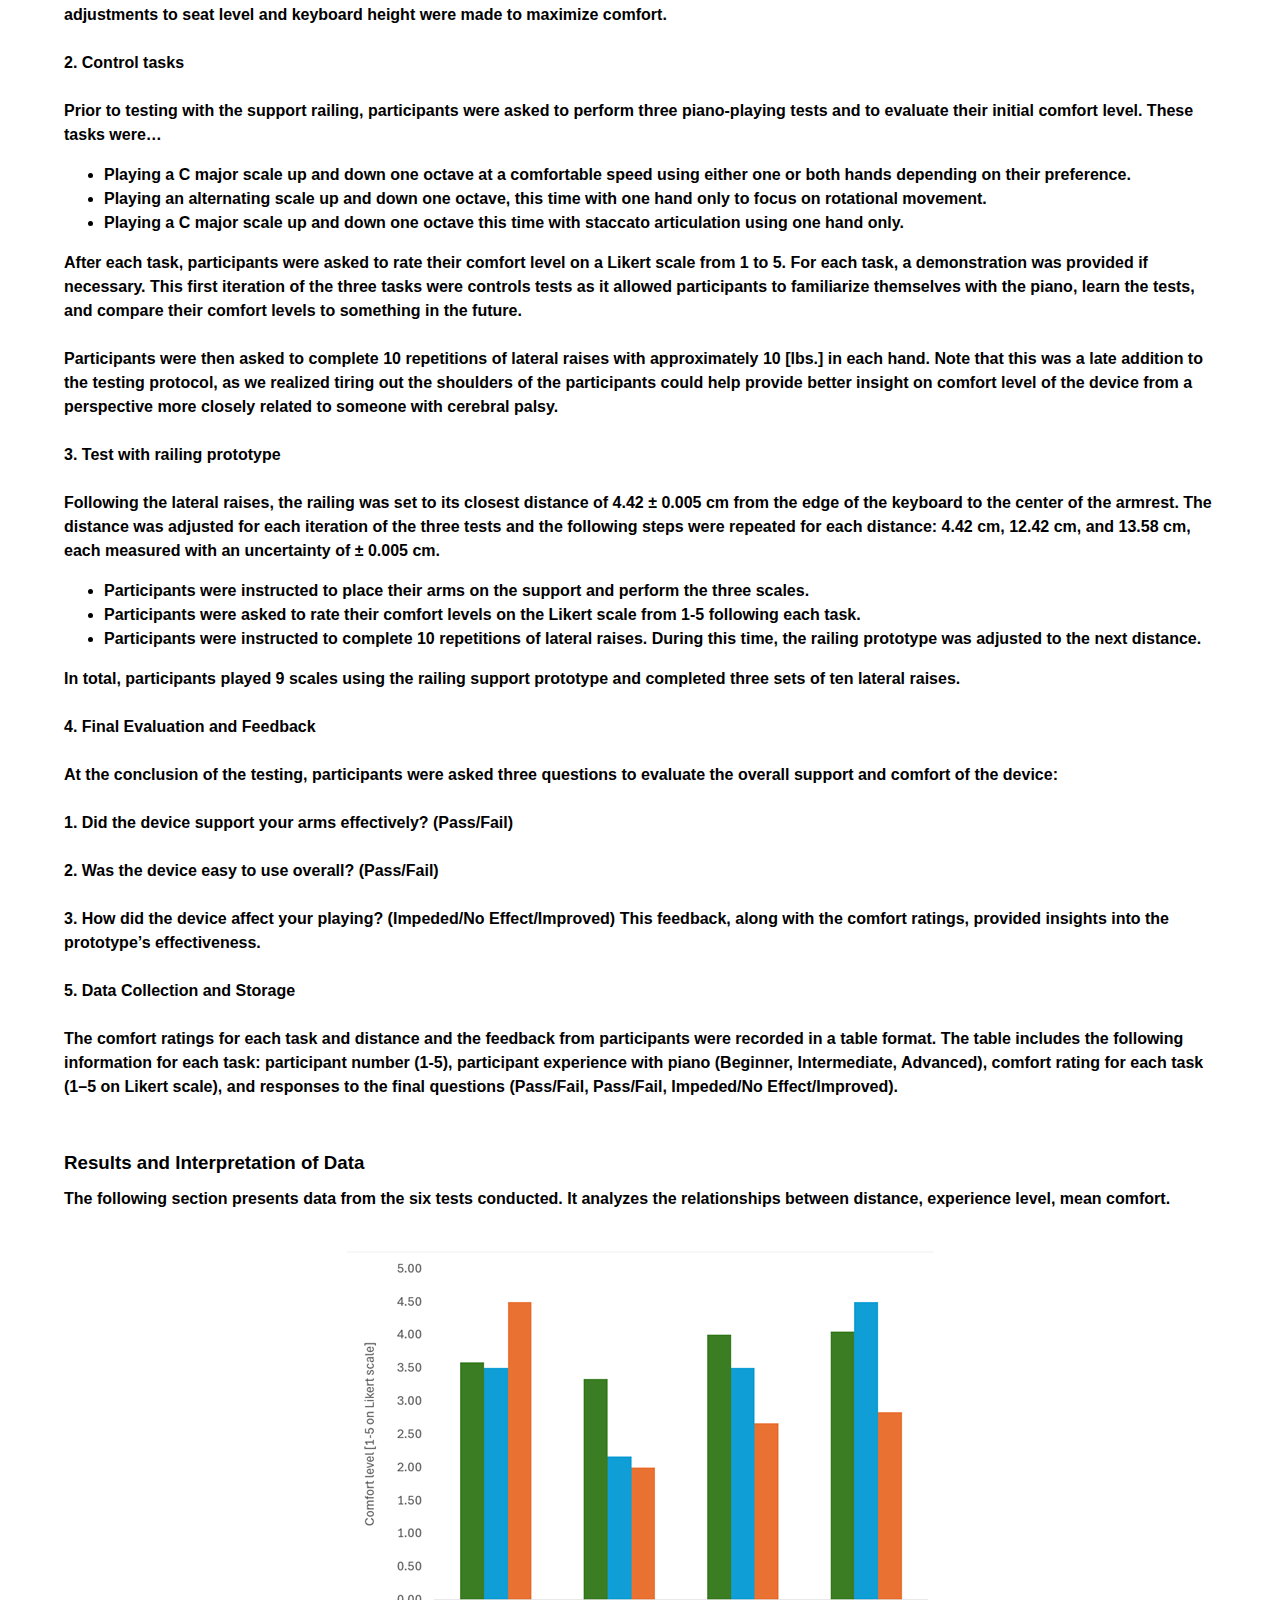
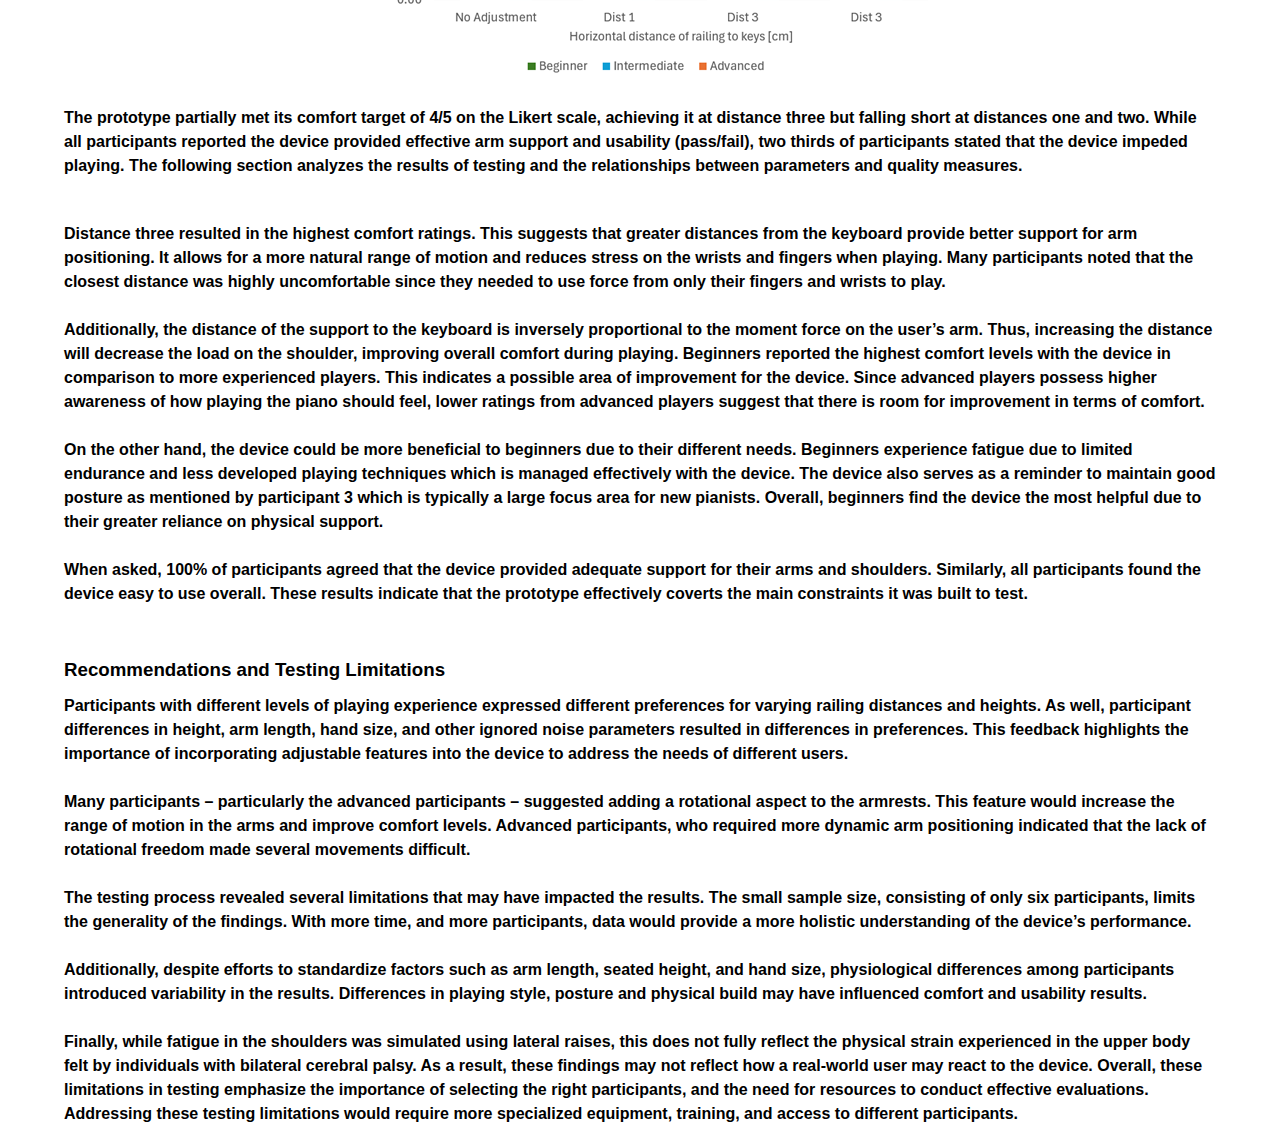
==== commit 66c4a2d8: "formatted keyflow section" ====
--- a/keyflow.html
+++ b/keyflow.html
@@ -11,11 +11,11 @@
         <div class ="sidebar">
             <ul class="nav" class = "headNav">
                 <li onclick= hideSidebar()><a href="javascript:void(0);"><svg xmlns="http://www.w3.org/2000/svg" height="24px" viewBox="0 -960 960 960" width="24px" fill="#D9D9D9"><path d="m256-200-56-56 224-224-224-224 56-56 224 224 224-224 56 56-224 224 224 224-56 56-224-224-224 224Z"/></svg></a></li>
-                <li><a href="#project-section">Overview</a></li>
-                <li><a href="#experience-section">Project Context</a></li>
-                <li><a href="#about-section">Protoype</a></li>
-                <li><a href="#contact-section">Engineering Analysis</a></li>
-                <li><a href="#contact-section">Testing</a></li>
+                <li><a href="#overview">Overview</a></li>
+                <li><a href="#context">Project Context</a></li>
+                <li><a href="#prototype">Protoype</a></li>
+                <li><a href="#analysis">Engineering Analysis</a></li>
+                <li><a href="#testing">Testing</a></li>
             </ul>
         </div>
             <a href="https://ayihuang.github.io/">
@@ -23,11 +23,11 @@
             </a>
             <ul class="nav">
                 <div class="hideOnMobile">
-                    <li><a href="#project-section">Overview</a></li>
-                    <li><a href="#experience-section">Project Context</a></li>
-                    <li><a href="#about-section">Protoype</a></li>
-                    <li><a href="#contact-section">Engineering Analysis</a></li>
-                    <li><a href="#contact-section">Testing</a></li>
+                    <li><a href="#overview">Overview</a></li>
+                    <li><a href="#context">Project Context</a></li>
+                    <li><a href="#prototype">Protoype</a></li>
+                    <li><a href="#analysis">Engineering Analysis</a></li>
+                    <li><a href="#testing">Testing</a></li>
                 </div>
                 <div class="menu-button">
                 <li  onClick= showSidebar()><a href="javascript:void(0);"><svg xmlns="http://www.w3.org/2000/svg" height="24px" viewBox="0 -960 960 960" width="24px" fill="#00000"><path d="M120-240v-80h720v80H120Zm0-200v-80h720v80H120Zm0-200v-80h720v80H120Z"/></svg></a></li>
@@ -45,9 +45,10 @@
             }
         </script>
         <!--<div class="title-image"></div>-->
+        <div id="overview"></div>
         <div class="title">
-            <h1>Keyflow Assist</h1>
-            <h3>A Mission to Improve Music Accesibility</h3>
+            <h1 id ="h1-title">Keyflow Assist</h1>
+            <h3 id ="h3-title">A Mission to Improve Music Accesibility</h3>
         </div>
         <div class="main-body">
             <div class="summary">
@@ -85,23 +86,26 @@
         </div>
         <div class="bottom-triangle"></div>
         <div class="padder"></div>
+        <div id="context"></div>
         <h1>Project Context</h1>
         <div class="project-context">
          <div>  
-            <h4><img id="piano-picture" src="piano image.webp" style="width: 400px;"/>Cerebral palsy (CP) is a disability affecting movement and muscle tone caused by abnormal development or damage to the motor control sections in the brain before birth or during infancy. It affects 0.3% of live births [1]. Our problem space focuses on people with bilateral spastic cerebral palsy, meaning the disability affects both sides of the patient's body. 
-                <br><br>Children with CP may exhibit weaker shoulder abductor muscles than healthy children [2], which may make lifting the arms away from the body for actions like playing piano difficult [3]. In the same study, these patients were also found to have weaker wrist extensor muscles, which stretch the fingers out [2]. Additionally, CP patients exhibit weaker gross manual dexterity, fine finger mobility, and sensory deficits which greatly affect their manual abilities [4]. 
-                <br><br>To aid in these deficits, physical therapy is often used to enhance dexterity, coordination, and strength [5]. One form of physical therapy is neuromuscular music therapy, where music can be used in conjunction with traditional physical therapy to produce a noticeable improvement in hand, arm, and fine motor skills [6]. Meanwhile, piano playing requires many hand skills, including fine motor skills and requires activation of the finger and wrist extensor muscles [7] 
+            <h4><img id="piano-picture" src="piano image.webp" style="width: 320px;"/>Cerebral palsy (CP) is a disability affecting movement and muscle tone caused by abnormal development or damage to the motor control sections in the brain before birth or during infancy. It affects 0.3% of live births. Our problem space focuses on people with bilateral spastic cerebral palsy, meaning the disability affects both sides of the patient's body. 
+                <br><br>Children with CP may exhibit weaker shoulder abductor muscles than healthy children, which may make lifting the arms away from the body for actions like playing piano difficult. In the same study, these patients were also found to have weaker wrist extensor muscles, which stretch the fingers out. Additionally, CP patients exhibit weaker gross manual dexterity, fine finger mobility, and sensory deficits which greatly affect their manual abilities. 
+                <br><br>To aid in these deficits, physical therapy is often used to enhance dexterity, coordination, and strength. One form of physical therapy is neuromuscular music therapy, where music can be used in conjunction with traditional physical therapy to produce a noticeable improvement in hand, arm, and fine motor skills. Meanwhile, piano playing requires many hand skills, including fine motor skills and requires activation of the finger and wrist extensor muscles
                 <br><br>Therefore, the requirements of piano playing include the areas of development for CP patients, showing a possibility of its use as physical therapy. For artifacts, braces and walkers are existing orthotic devices to support the muscles and strengthen mobility in CP patients [8], giving inspiration for an angle from which the group could approach our problem space.
                 <br><br>Key criteria and constraints for our device include ease and comfort in use and set up, and its durability, but also many other factors. Ease and comfort in use is a key criterion for stakeholders, including being able to accommodate a variety of patients with CP who may have similar, but diverse needs and physiology. Ways to address this criterion include making the design intuitive to set up and use, and making the device adjustable so a variety of stakeholders with different physiologies may be comfortable while using it. 
                 <br><br>
                 <br><br>Given that this device is for facilitating physiotherapy in the form of piano playing, we may be constrained by the number of physiotherapists with piano knowledge to facilitate the physiotherapy. Similarly, the device must be easy to set up and integrate into a physiotherapy routine and enhance it rather than cause more troubles. However, we are constrained by the fact that given the size of a piano, adding a device to it may make it difficult to set up and take down, and impact portability. 
-                <img id ="concept-sketch" src="concept sketch.png" style="width: 400px"/>
+                <img id ="concept-sketch" src="concept sketch.png" style="width: 320px"/>
                 <br><br>To address the comfort criteria, the device should be made from materials that are comfortable and adjustable to the user. At the same time, the device should be durable and capable of being repaired and withstanding the forces that would be applied to it. These criteria are constrained by the financial and availability of resources, such as piano types and environments, to the design team throughout the whole design process, meaning that every desire in the device may not be fulfilled.
                 <br><br>Fulfilling these functions, criteria, and constraints was the reason we selected the rail design to prototype. 
                
             </h4>
         </div> 
         </div>
+        <div class="top-triangle"></div>
+        <div id="prototype"></div>
         <div class="prototype-section">
         <h1>
             Prototype
@@ -112,6 +116,8 @@
             <br><br>Our first iteration used cars which had an inner gear that powered an external light. This caused excess unwanted friction, so we cut the outer gear to stop it from turning the inner gear. Once we completed this step, the wheels were virtually frictionless. We then nailed the tracks to a 2” x 4” wooden plank to further ensure that the tracks stayed straight and to raise the whole system. The wood was the perfect height to encourage good posture and comfort for the user. 
         </h4>
     </div>
+    <div class="bottom-triangle"></div>
+    <div id="analysis"></div>
     <h1>Engineering Analysis</h1>
     <h4>
         The criteria chosen for engineering analysis is “Max load to be relieved”. This load refers to the reduction of the force experienced by the upper arm muscles, the shoulder joint, and the elbow joint. Since our stakeholders are CP patients with weak upper body muscle strength, their upper arm muscles oftentimes are not physically capable of fully counteracting the weight of their arms (i.e., unable to lift arm for extended periods of time), and as such, they need a support to reduce the tension in the arm muscles and joints. Therefore, knowing the magnitude of the relieved load addresses this major stakeholder need, hence analyzing this chosen criterion is of particular importance. Additionally, successfully calculating a max relieved load enables an objective analysis regarding device effectiveness and practicality.
@@ -175,12 +181,15 @@
     <h4>
         The max load to be relieved approaches infinity as the sponge support is moved closer to the elbow joint (as d approaches the forearm length). However, in hindsight, maximizing the relief load is not the best way to measure the device’s effectiveness, rather it is better to determine where the sponge support should be positioned so that the combined force experienced by the elbow and shoulder joint is minimized. This is achieved by expressing the sum of the magnitude of the shoulder and elbow joint forces as a function of the sponge support distance along the forearm measured from the wrist. From figure 8, the position of the sponge support position between 8.73 to 18.34 centimeters away from the wrist enables the shoulder and elbow joints to experience the lowest combined force possible of 18.703 [N], which is also the weight of the upper arm. However, the ability to play piano may decrease as the support is placed closer to the user’s body, therefore the user should place the sponge support at roughly 9 [cm] for maximum comfortability. 
     </h4>
+    <div id="testing"></div>
+    <div class="testing-top">
     <h2>Testing</h2>
-    <img id="p-diagram" src="p diagram.png" style="max-width: 600px"/>
-    <h4>
-        Prior to testing, a P-Diagram analysis was conducted to identify design parameters that could influence the performance of the piano railing prototype [Figure 9]. Inputs for the test included the user's piano skills and the vertical and horizontal distances of the railing from the keys. To maximize user comfort, several design parameters were considered. Varied parameters include the distance of the railing to the piano and the height of the railing above the keys. These adjustments were expected to influence user posture and arm support during piano playing. Certain parameters were held constant to reduce errors in test data, such as padding material, sliding mechanism, and track type. While noise parameters such as arm length, seated height, and posture during testing were ignored, they could potentially introduce errors into the data. 
+    <img class="picture-format" id="p-diagram" src="p diagram.png" style="max-width: 600px"/>
+    <h4>
+        Prior to testing, a P-Diagram analysis was conducted to identify design parameters that could influence the performance of the piano railing prototype. Inputs for the test included the user's piano skills and the vertical and horizontal distances of the railing from the keys. To maximize user comfort, several design parameters were considered. Varied parameters include the distance of the railing to the piano and the height of the railing above the keys. These adjustments were expected to influence user posture and arm support during piano playing. Certain parameters were held constant to reduce errors in test data, such as padding material, sliding mechanism, and track type. While noise parameters such as arm length, seated height, and posture during testing were ignored, they could potentially introduce errors into the data. 
         <br><br>Additionally, prior experience with the piano was measured and appeared to introduce some bias in the results, as participants with varying levels of experience with the piano reacted differently to the prototype. The quality of the design will be assessed based on user comfort, arm support, overall usability, and impact on playing. The target outcome is to achieve an average score of 4/5 on the Likert Scale for comfort and ensure that arm support and overall usability are effective (pass/fail). Additionally, as we chose to build a focused, low-fidelity prototype, our goal was to ensure that the prototype had no negative impact on playing. Ultimately, the objective of this test is to evaluate the comfort, support, usability, and impact of playing the piano railing prototype. Primarily, the focus is to analyze how variations in the distance of the railing from the piano affect user comfort.
     </h4>
+</div>
     <h3>
         Test Protocol
     </h3>
@@ -188,7 +197,7 @@
         The testing process involved six participants selected based on similar physical characteristics but varying levels of experience with piano. Chosen participants were of similar seated heights and arm lengths, allowing us to minimize error due to differences in physicality. To maximize our sample range, piano experience ranged greatly within our participant group – from complete beginners with no experience to highly skilled players at level 10 in the Royal Conservatory of Music.
 Our experimental setup, pictured below, involved placing the railing parallel to the length of the keyboard at 3 distances. To keep measurements consistent, we used long plates of metal as references.
     </h4>
-    <img id="test-picture" src="using device.jpg" />
+    <img class="picture-format" id="test-picture" src="using device.jpg" />
     <h4>
         1.	Setup and familiarization
         <br><br>
@@ -237,7 +246,7 @@
 <h4>
     The following section presents data from the six tests conducted. It analyzes the relationships between distance, experience level, mean comfort. 
 </h4>
-<img src="testing results.png"/>
+<img class="picture-format" src="testing results.png"/>
 <h4>
     The prototype partially met its comfort target of 4/5 on the Likert scale, achieving it at distance three but falling short at distances one and two. While all participants reported the device provided effective arm support and usability (pass/fail), two thirds of participants stated that the device impeded playing. The following section analyzes the results of testing and the relationships between parameters and quality measures.
 </h4>
--- a/keyflowstyles.css
+++ b/keyflowstyles.css
@@ -15,6 +15,7 @@
     padding:0;
     height: 100vh;
     overflow-x: hidden;
+    scroll-behavior: smooth;
 }
 p{
     font-family: 'Times New Roman', Times, serif;
@@ -29,6 +30,9 @@
     font-family: Verdana, sans-serif;
     padding-bottom: 20px;
     padding-top: 20px;
+}
+#h1-title{
+    padding-bottom:0px;
 }
 h2{
     margin-top: 0;
@@ -47,6 +51,11 @@
     padding-top: 30px;
     padding-bottom: 10px;
 }
+#h3-title{
+    text-align: center;
+    padding: none;
+    margin: none;
+}
 h4{
     font-family: Verdana, sans-serif;
     z-index: 9999;
@@ -54,6 +63,7 @@
     margin: 0;
     padding-left: 5%;
     padding-right: 5%;
+    padding-bottom: 20px;
 }
 a{
     text-decoration: none;
@@ -145,7 +155,7 @@
     margin-top: 0;
 }
 .title{
-    background-color: #d8e2e7;
+    background-color: #f0f0f0;
     padding-top: 80px;
     padding-bottom: 20px;
 }
@@ -156,7 +166,10 @@
     align-items: center;
 }
 #using-device{
-    border-radius: 15px;;
+    border-radius: 15px;
+    display: block;
+    margin:auto;
+    padding-bottom: 20px;
 }
 .summary2{
     display: flex;
@@ -205,6 +218,8 @@
 }
 .prototype-section{
     background-color: #e1d5fa;
+    padding-bottom: 20px;
+    padding-top: 20px;
 }
 #fbd-external{
     display: block;
@@ -222,6 +237,15 @@
 .matlab-graphs{
     display: block;
     margin: auto;
+}
+.picture-format{
+    display: block;
+    margin: auto;
+    padding-top: 20px;
+    padding-bottom: 20px;;
+}
+.testing-top{
+    background-color:#e6e6e6;
 }
 @media (max-width: 1060px){
     .hideOnMobile{
@@ -259,6 +283,9 @@
         display:block;
         margin: auto;
     }
+    .picture-format{
+        width: 400px;
+    }
     #fbd-external{
         max-width: 320px;
     }
@@ -274,12 +301,16 @@
     .matlab-section{
         display:block;
     }
+
 }
 @media (max-width: 400px)
 {
     .sidebar{
         width: 100%;
-    }  .
+    } 
+    .picture-format{
+        width: 320px;
+    }
 }
 
 @media (min-width: 1061px){
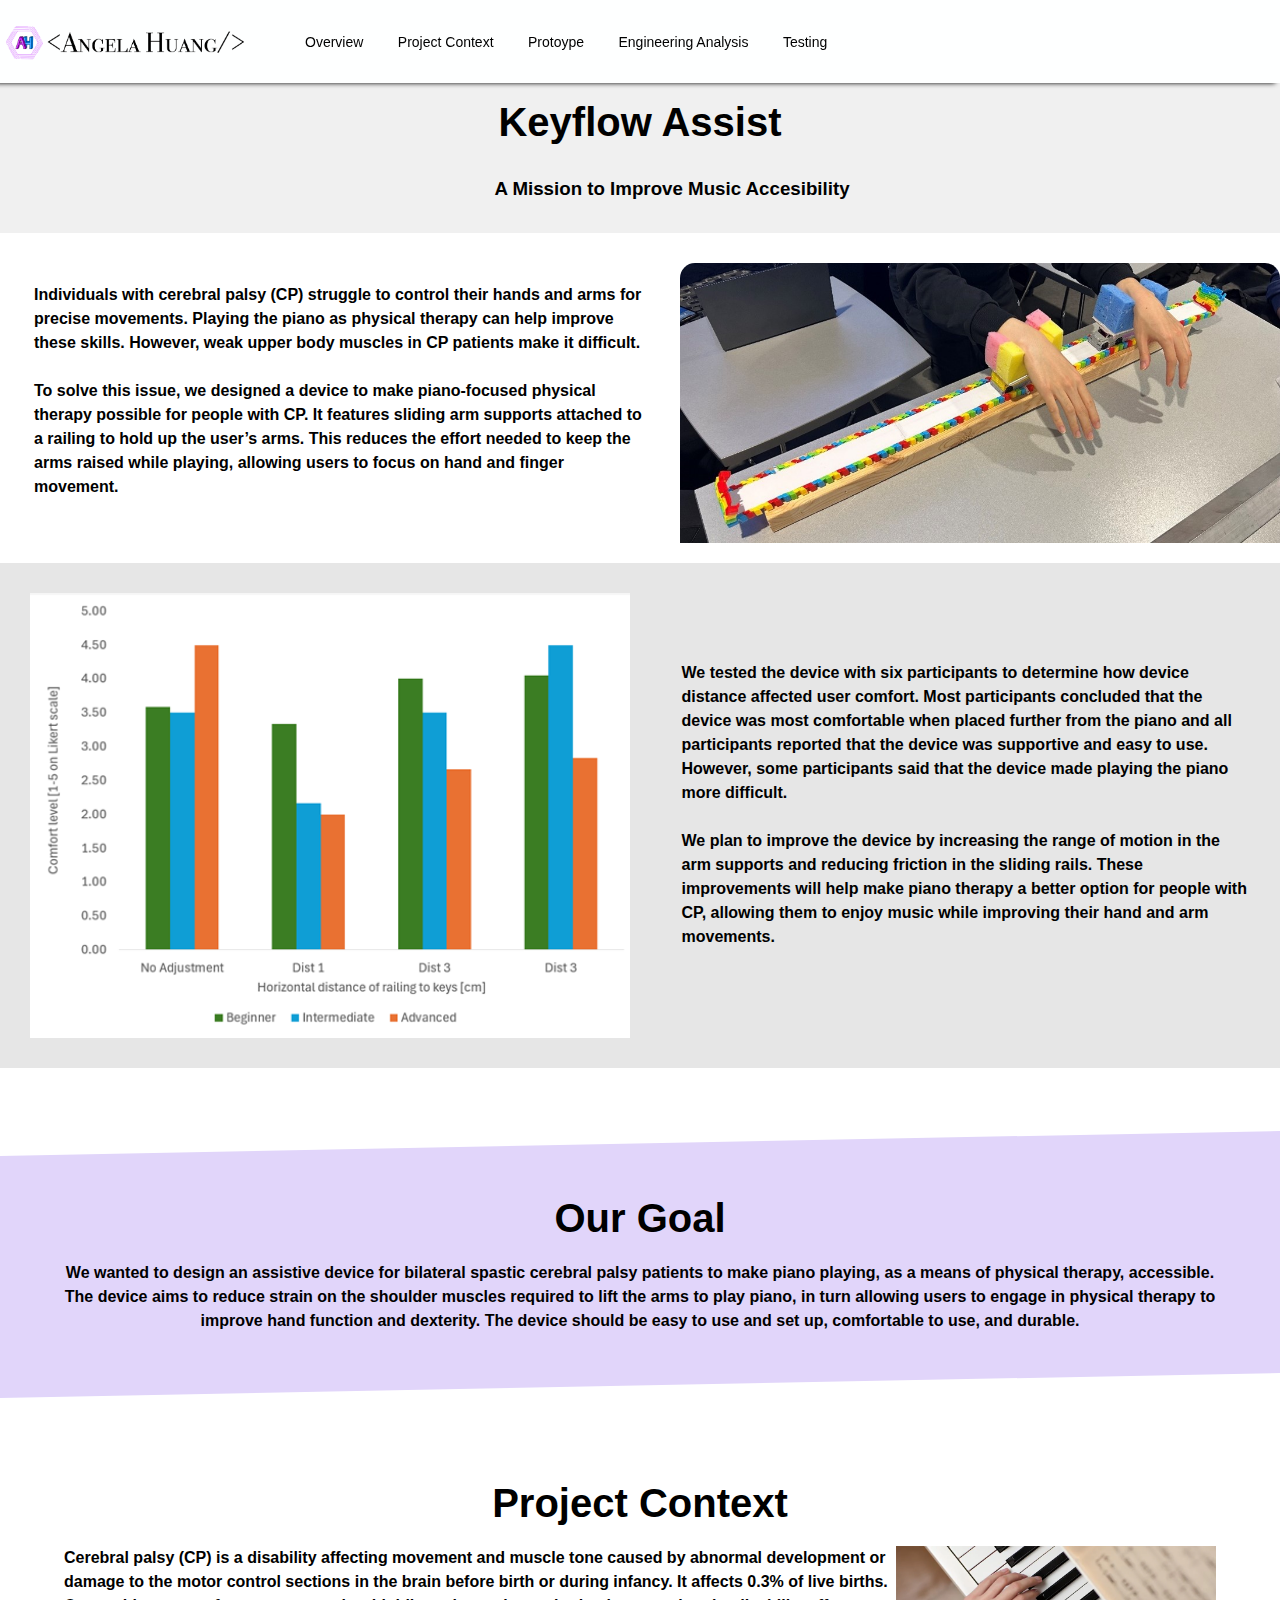
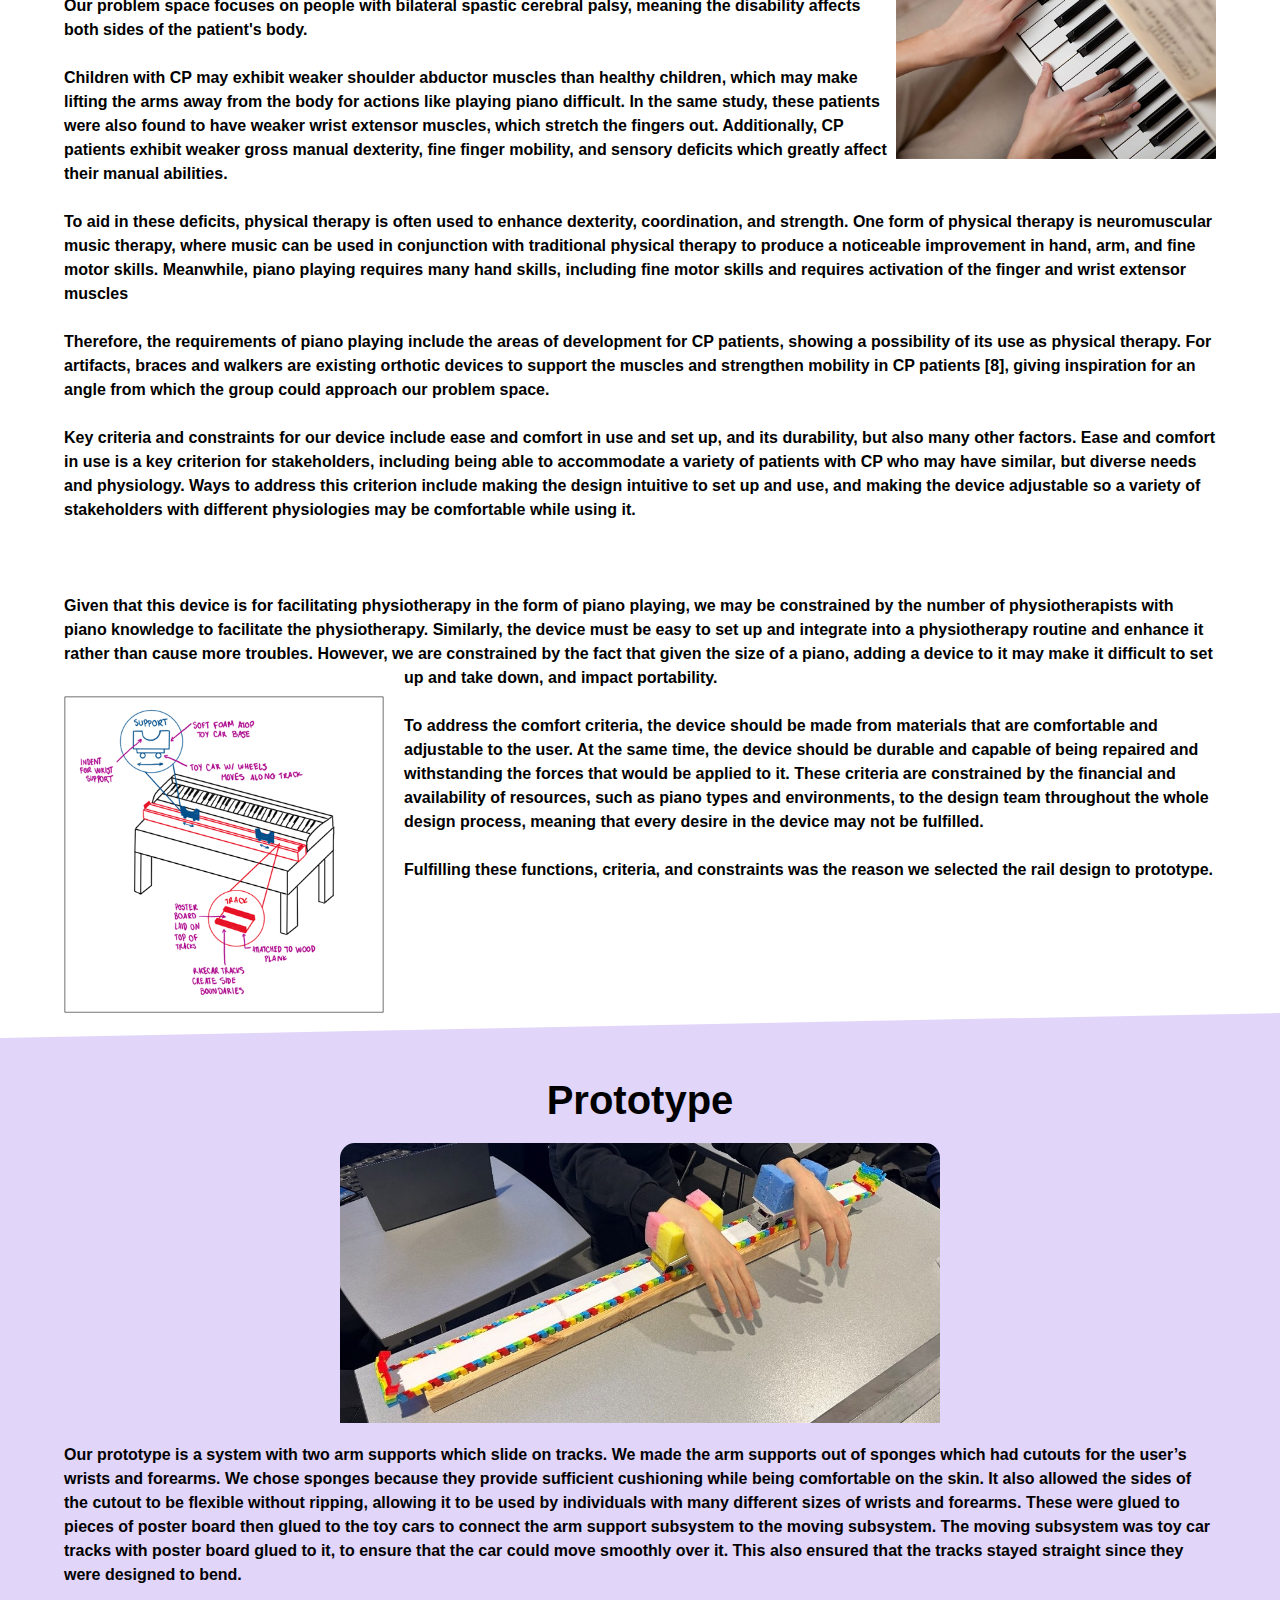
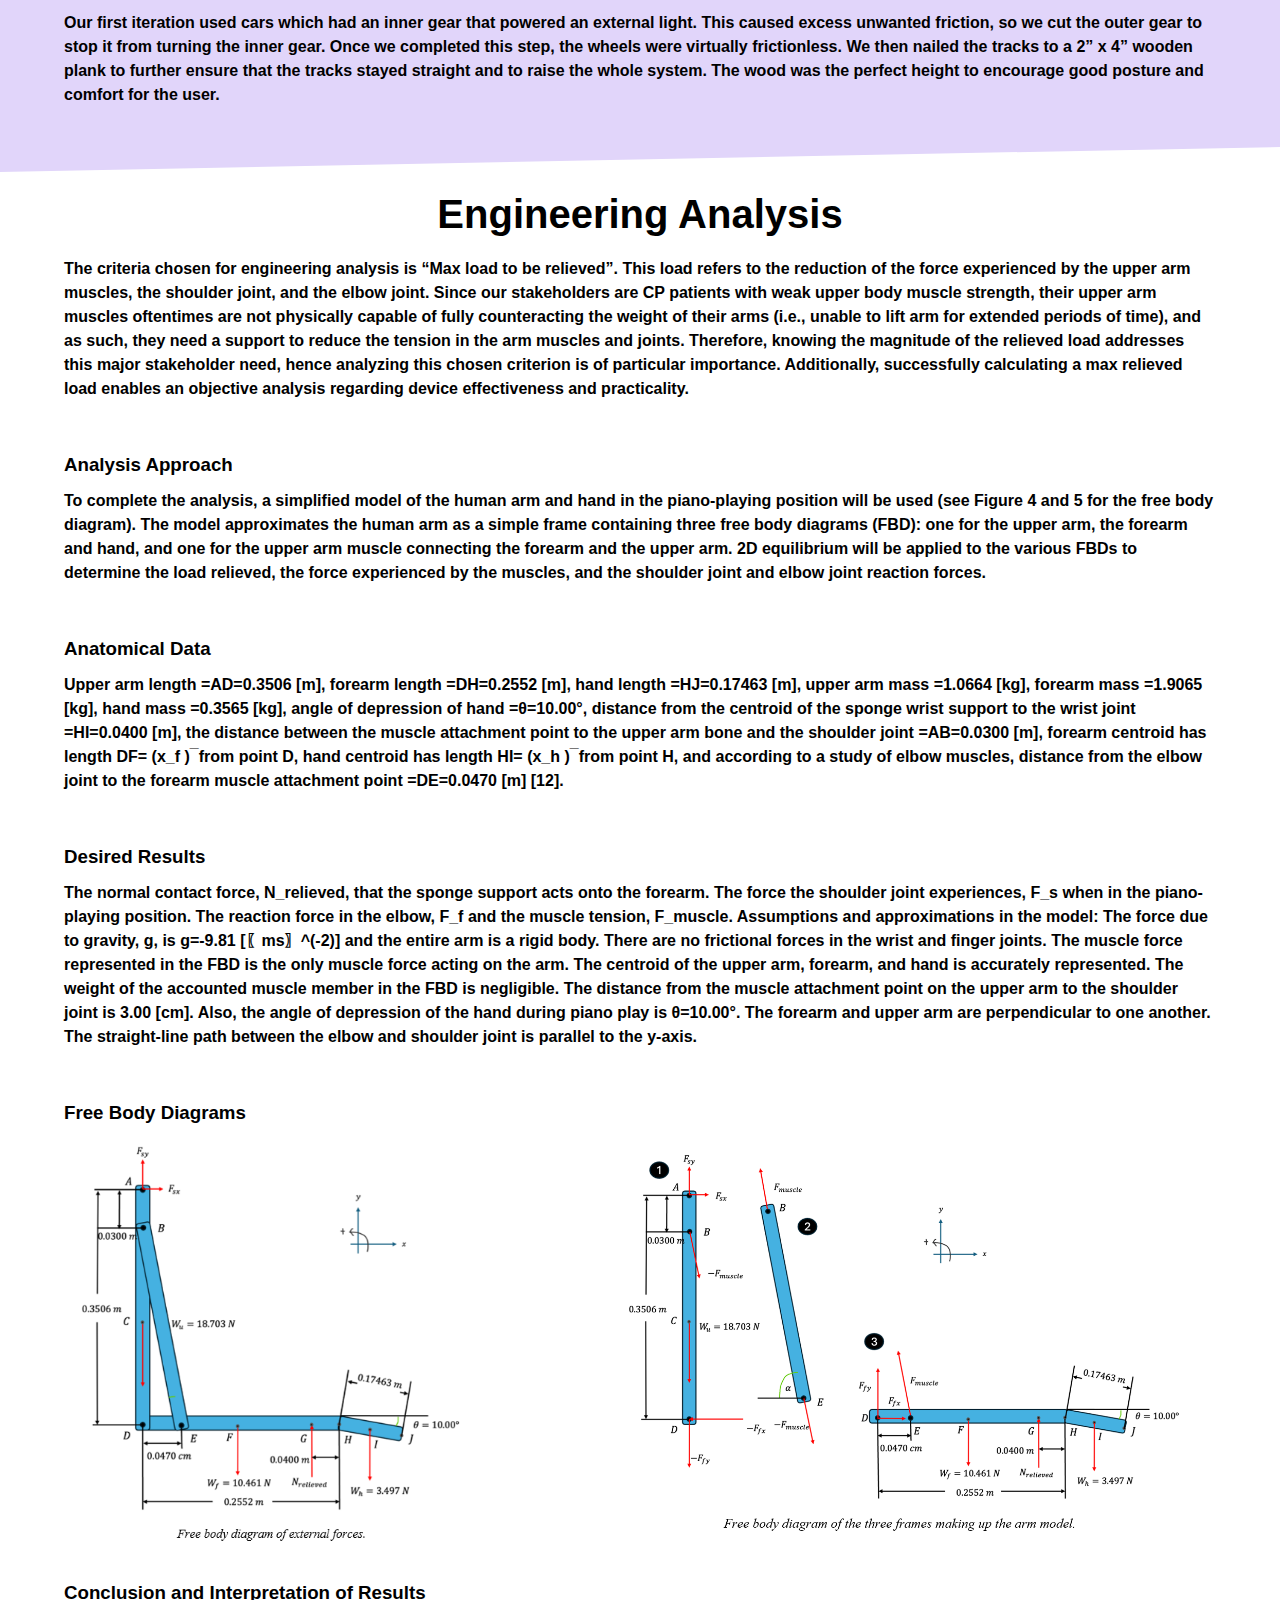
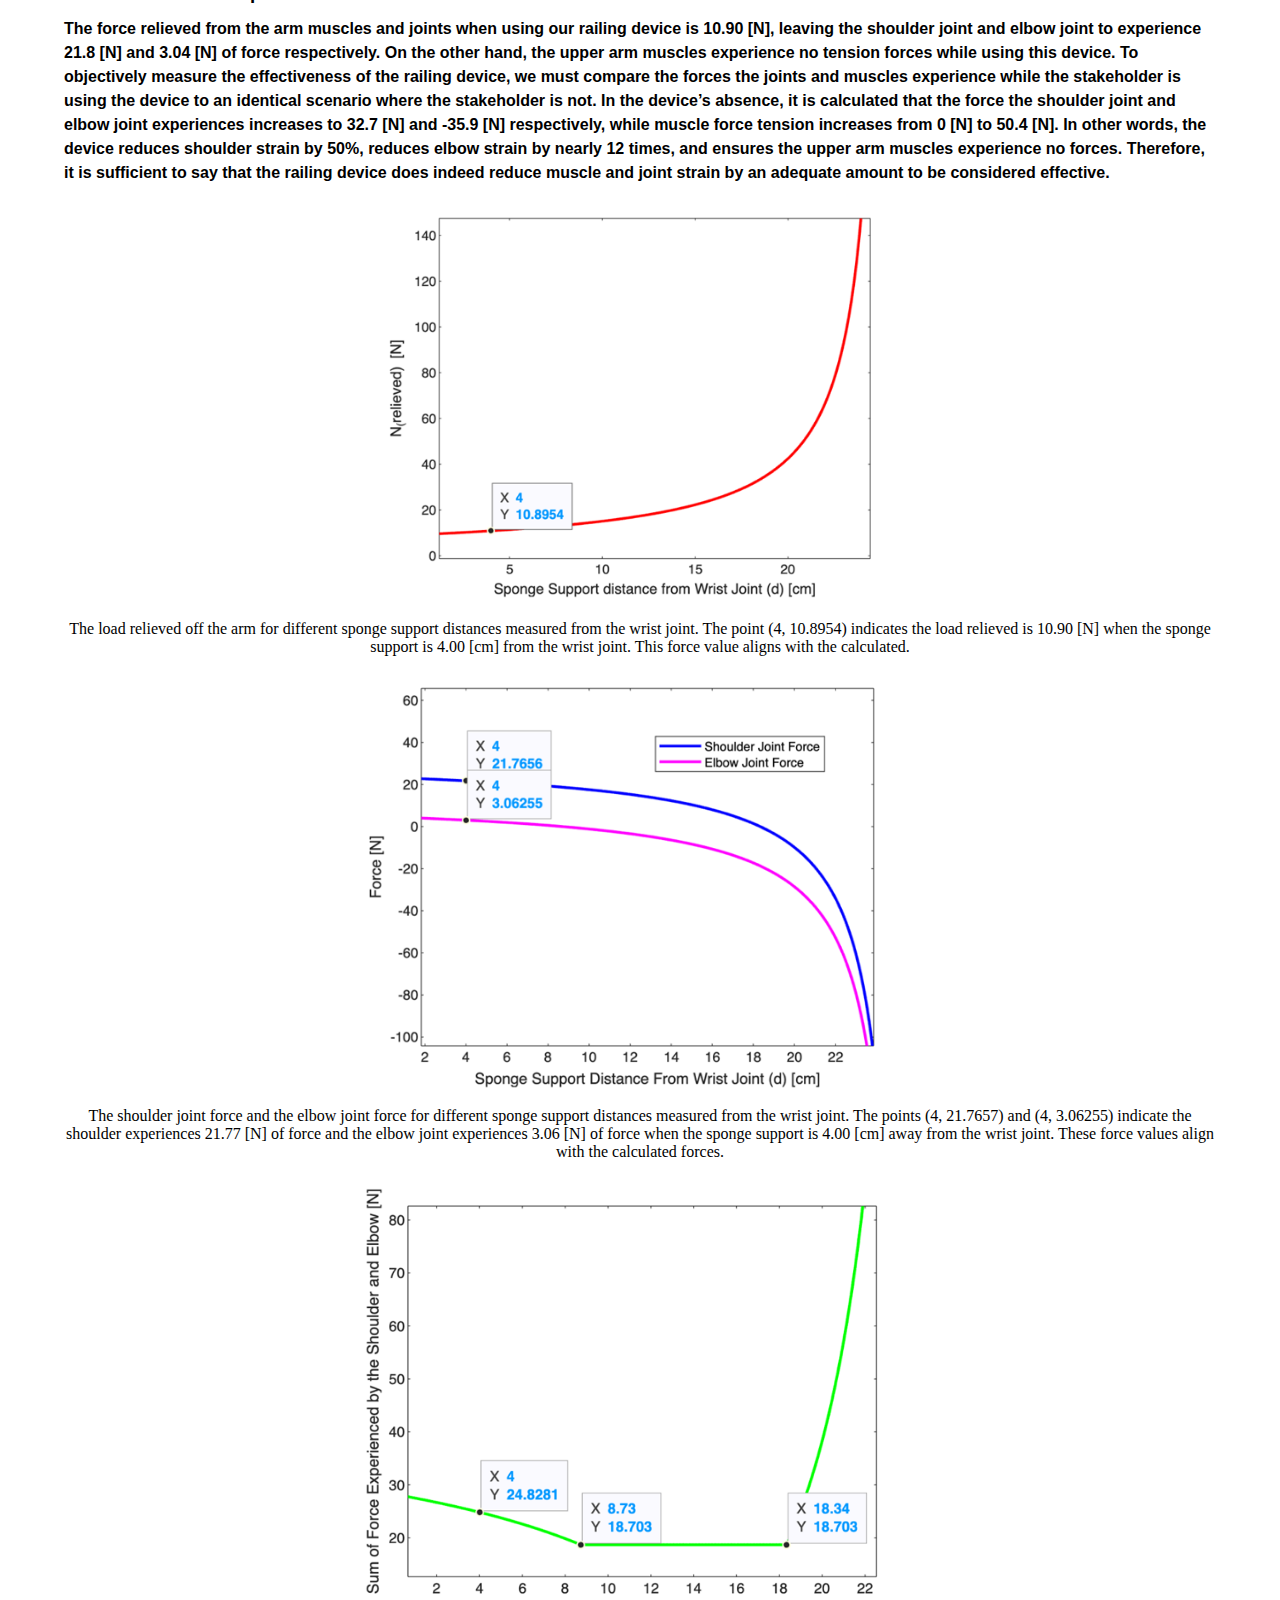
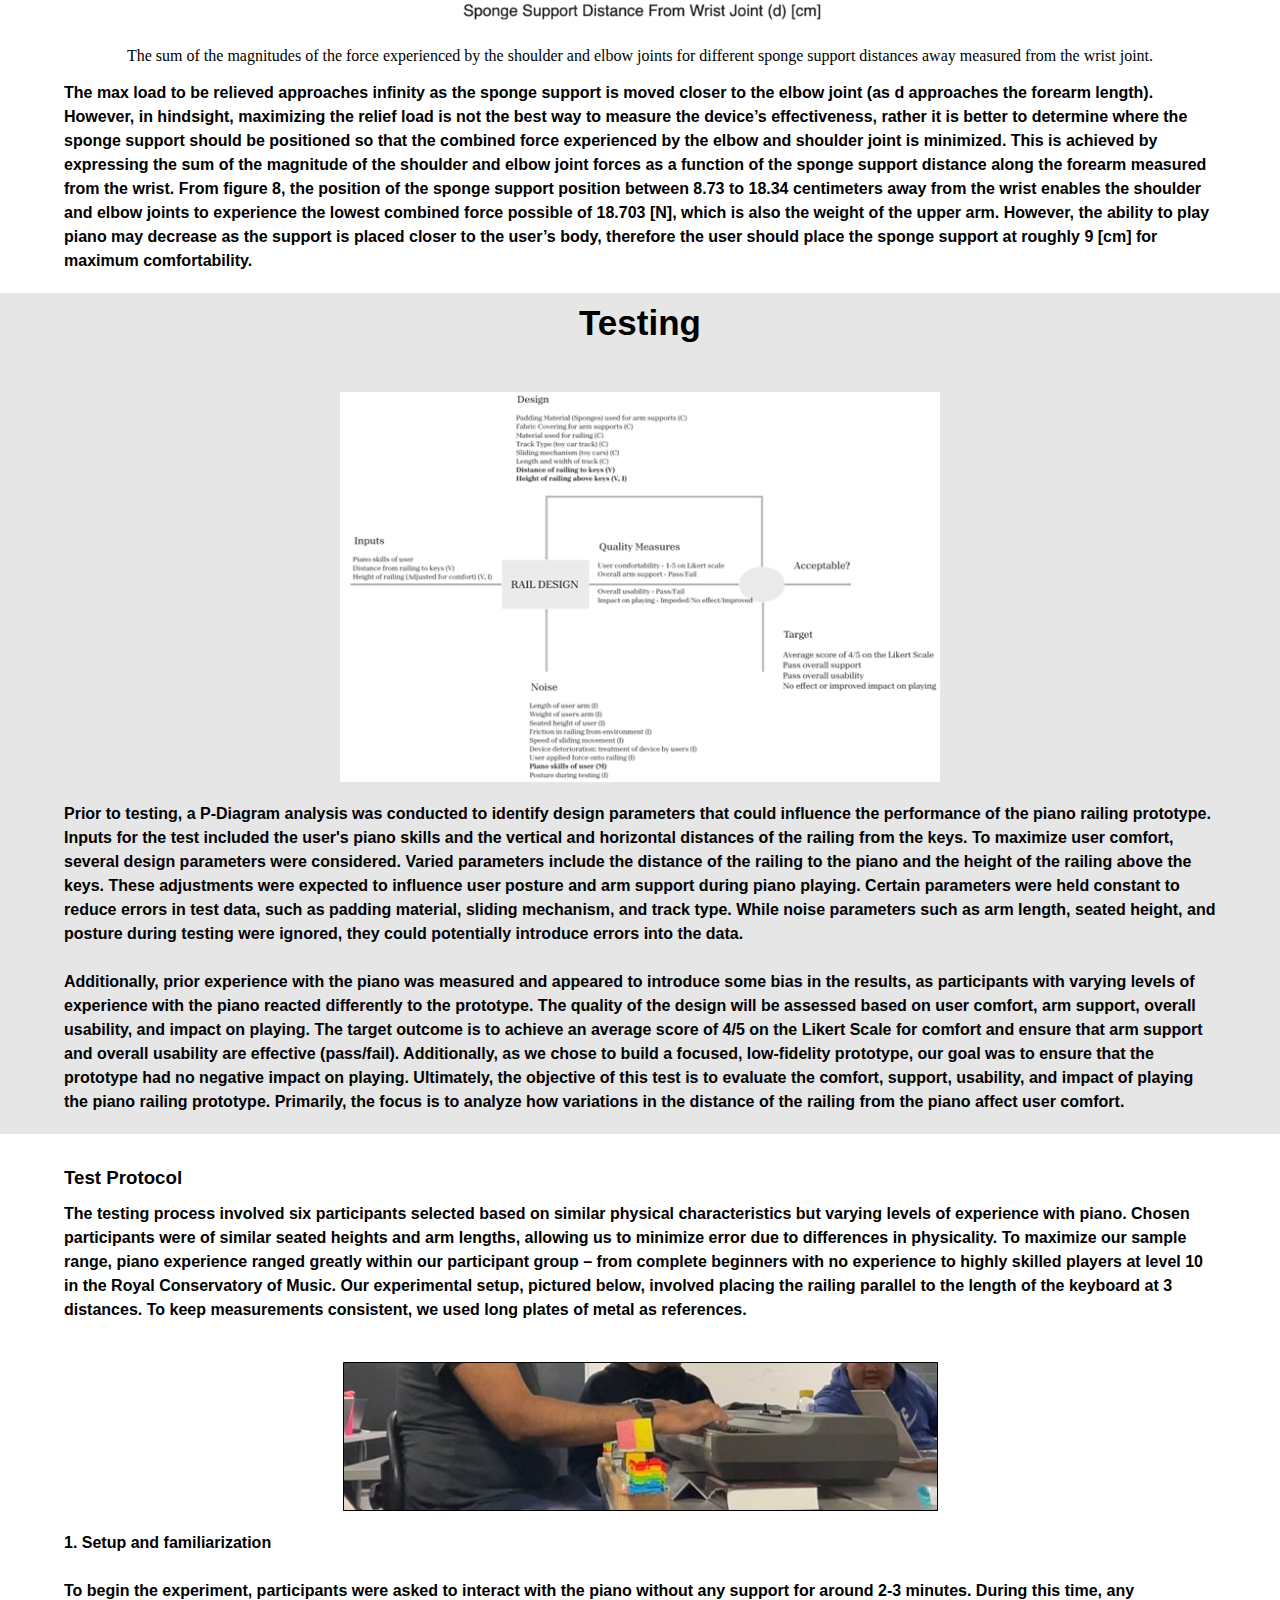
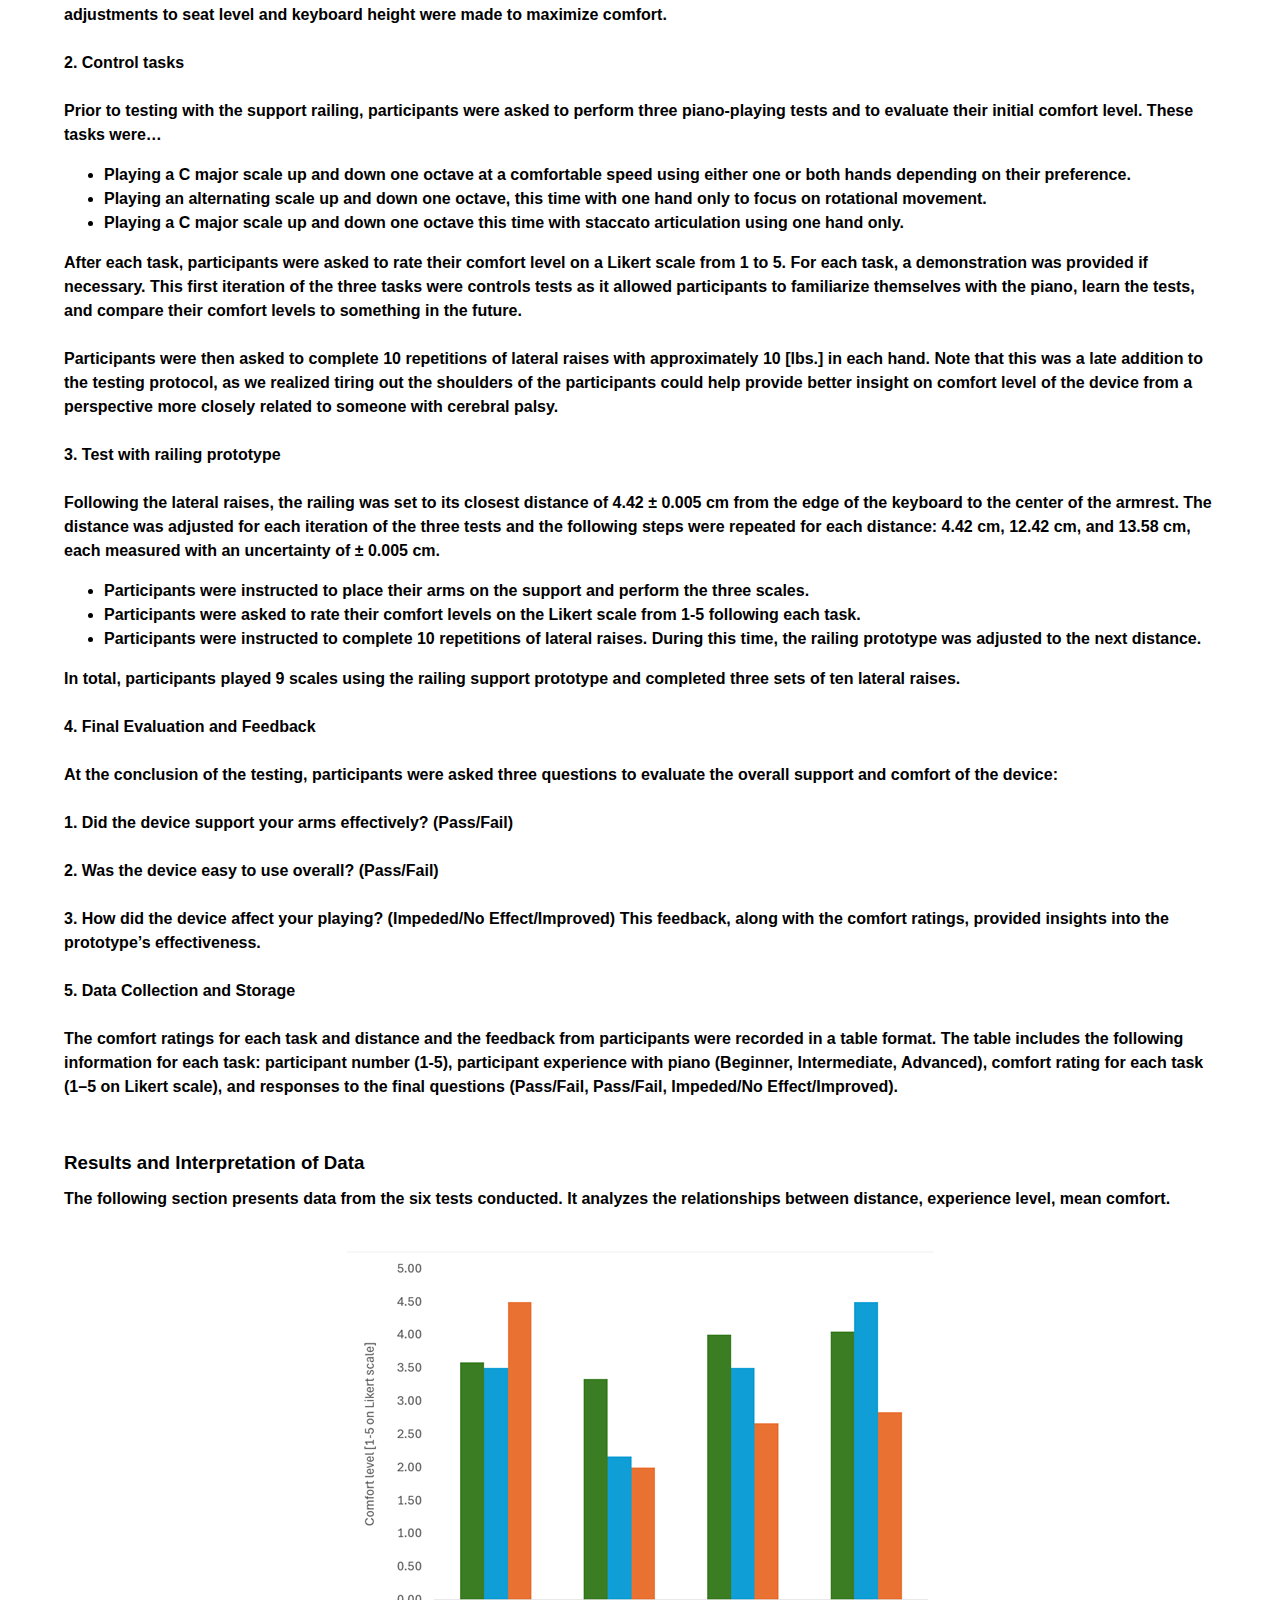
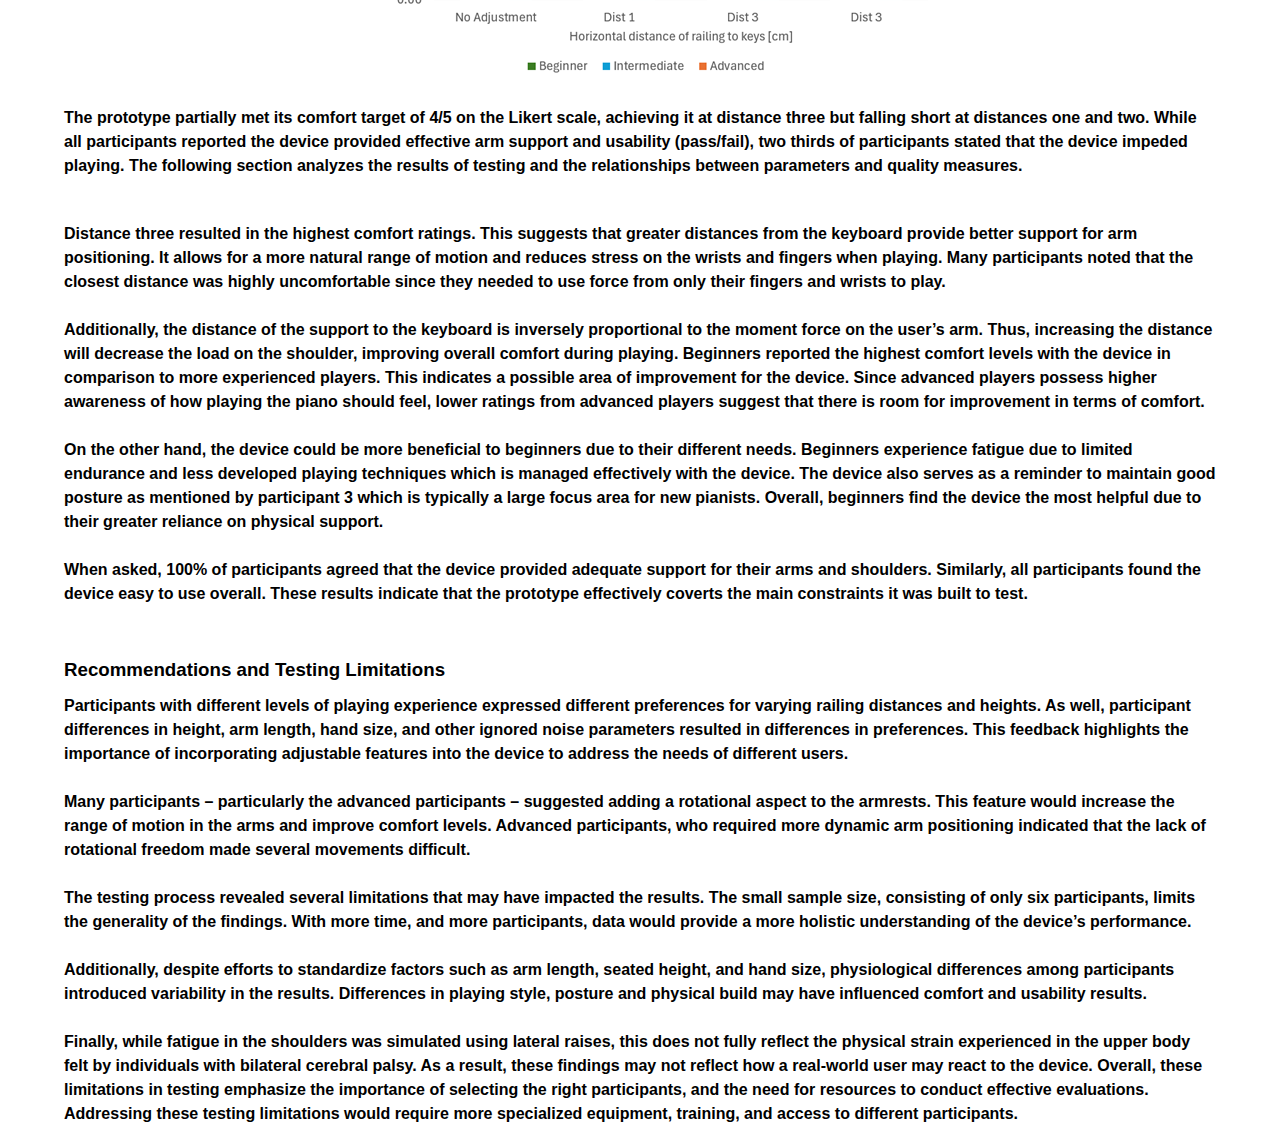
==== commit bb36f0d9: "changed link addresses on coming soon and updated colours" ====
--- a/keyflow.html
+++ b/keyflow.html
@@ -4,13 +4,13 @@
     <meta name="viewport" content="width=device-width, initial-scale=1.0">
     <title>Angela Huang</title>
     <link rel="stylesheet" href="keyflowstyles.css" />
-    <link rel="icon" href="/favicon.png" type="image/png">
+    <link rel="icon" href="/AHfavicon.png" type="image/png">
 </head>
 <body>
     <div class="navigation" id="header">
         <div class ="sidebar">
             <ul class="nav" class = "headNav">
-                <li onclick= hideSidebar()><a href="javascript:void(0);"><svg xmlns="http://www.w3.org/2000/svg" height="24px" viewBox="0 -960 960 960" width="24px" fill="#D9D9D9"><path d="m256-200-56-56 224-224-224-224 56-56 224 224 224-224 56 56-224 224 224 224-56 56-224-224-224 224Z"/></svg></a></li>
+                <li onclick= hideSidebar()><a href="javascript:void(0);"><svg xmlns="http://www.w3.org/2000/svg" height="24px" viewBox="0 -960 960 960" width="24px" fill="#000"><path d="m256-200-56-56 224-224-224-224 56-56 224 224 224-224 56 56-224 224 224 224-56 56-224-224-224 224Z"/></svg></a></li>
                 <li><a href="#overview">Overview</a></li>
                 <li><a href="#context">Project Context</a></li>
                 <li><a href="#prototype">Protoype</a></li>
@@ -18,8 +18,8 @@
                 <li><a href="#testing">Testing</a></li>
             </ul>
         </div>
-            <a href="https://ayihuang.github.io/">
-                <img id="skatelligenceLogoImg" src="Skatelligence logo black.png" alt="Skatelligence full logo" style="width: 250px; height: 50px" />
+            <a href="https://angela-huang.vercel.app">
+                <img id="skatelligenceLogoImg" src="AHlogo.png" alt="Angela full logo" style="width: 250px;"" />
             </a>
             <ul class="nav">
                 <div class="hideOnMobile">
--- a/keyflowstyles.css
+++ b/keyflowstyles.css
@@ -6,7 +6,7 @@
 }
 
 body {
-    background: rgb(47, 158, 248);
+    background: rgb(166, 212, 250);
     color: rgb(0, 0, 0);
     font-family: 'Courier New', monospace;
     letter-spacing: 0px;
@@ -91,7 +91,7 @@
 }
 
 .nav li :hover{
-    background-color:rgb(40, 137, 216);
+    background-color:rgb(127, 189, 240);
 }
 
 #header {
@@ -99,7 +99,7 @@
     margin: 0;
     padding: 10px 0; /* Optional padding for content inside header */
     box-sizing: border-box;
-    background-color: rgb(47, 158, 248);
+    background-color: rgb(254, 255, 255);
 }
 .navigation {
     display: flex;
@@ -121,7 +121,7 @@
     width: 250px;
     backdrop-filter: blur(10px);
     z-index: 11;
-    background-color: rgb(47, 158, 248);
+    background-color: rgb(141, 204, 255);
     box-shadow: -10px 0 10px rgb(35, 122, 194);
     display: none;
     flex-direction: column;
